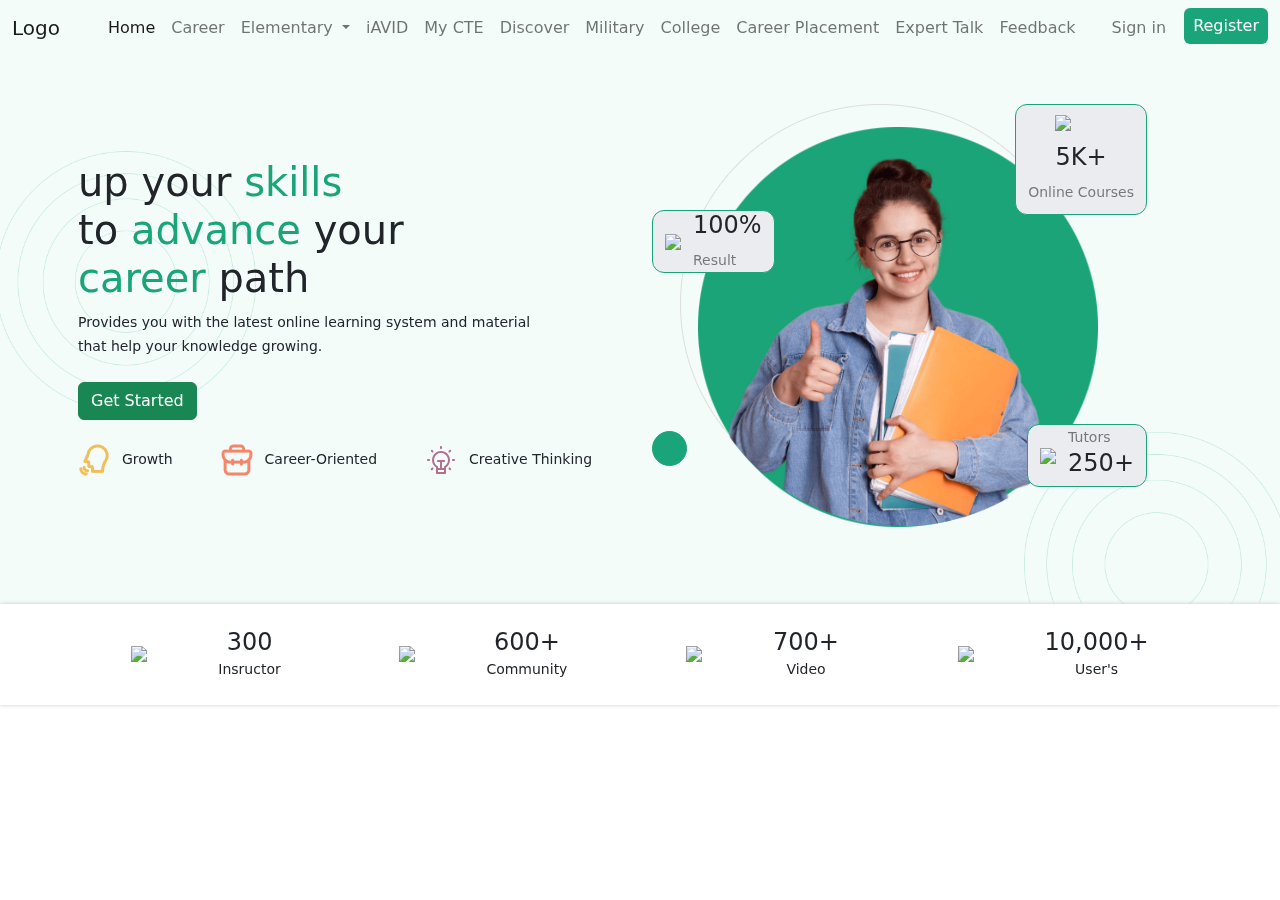
==== index.html @ 9f112e1b "asdf" ====
<!DOCTYPE html>
<html lang="en">
<head>
    <meta charset="UTF-8">
    <meta name="viewport" content="width=device-width, initial-scale=1.0">
    <link rel="stylesheet" type="text/css" href="assets/css/bootstrap.min.css">
    <link rel="stylesheet" type="text/css" href="assets/css/sites_mainstyle.css">
    <link rel="stylesheet" href="assets/css/theme-color/color.css">
    <link rel="stylesheet" type="text/css" href="assets/css/bootstrap-icons.css">
    <link rel="stylesheet" type="text/css" href="assets/css/all.min.css">
    <link rel="stylesheet" type="text/css" href="assets/css/aos/aos.css">
    <title>Document</title>
</head>
<body>
    <section class="header-top pb-5">
        <header>
            <nav class="navbar navbar-expand-lg bg-body-tertiary" data-aos="fade-down">
                <div class="container-fluid">
                  <a class="navbar-brand pe-4" href="#">Logo</a>
                  <button class="navbar-toggler" type="button" data-bs-toggle="collapse" data-bs-target="#navbarSupportedContent" aria-controls="navbarSupportedContent" aria-expanded="false" aria-label="Toggle navigation">
                    <span class="navbar-toggler-icon"></span>
                  </button>
                  <div class="collapse navbar-collapse" id="navbarSupportedContent">
                    <ul class="navbar-nav me-auto mb-2 mb-lg-0">
                      <li class="nav-item">
                        <a class="nav-link active" aria-current="page" href="#">Home</a>
                      </li>
                      <li class="nav-item">
                        <a class="nav-link" href="#">Career</a>
                      </li>
                      <li class="nav-item dropdown">
                        <a class="nav-link dropdown-toggle" href="#" role="button" data-bs-toggle="dropdown" aria-expanded="false">
                            Elementary
                        </a>
                        <ul class="dropdown-menu">
                          <li><a class="dropdown-item" href="#">Elementary-1</a></li>
                          <li><a class="dropdown-item" href="#">Elementary-2</a></li>
                          <li><hr class="dropdown-divider"></li>
                          <li><a class="dropdown-item" href="#">Elementary-3</a></li>
                        </ul>
                      </li>
                      <li class="nav-item">
                        <a class="nav-link" href="#">iAVID</a>
                      </li>
                      <li class="nav-item">
                        <a class="nav-link" href="#">My CTE</a>
                      </li>
                      <li class="nav-item">
                        <a class="nav-link" href="#">Discover</a>
                      </li>
                      <li class="nav-item">
                        <a class="nav-link" href="#">Military</a>
                      </li>
                      <li class="nav-item">
                        <a class="nav-link" href="#">College</a>
                      </li>
                      <li class="nav-item">
                        <a class="nav-link" href="#">Career Placement</a>
                      </li>
                      <li class="nav-item">
                        <a class="nav-link" href="#">Expert Talk</a>
                      </li>
                      <li class="nav-item">
                        <a class="nav-link" href="#">Feedback</a>
                      </li>
                      
                    </ul>
                    <ul class="navbar-nav ms-auto mb-2 mb-lg-0">
                        <li class="nav-item">
                            <a class="nav-link text-bold" href="#">Sign in</a>
                          </li>
                          <li class="nav-item">
                            <a class="nav-link btn btn-success text-white register-btn" href="#">Register</a>
                          </li>
                    </ul>
                  </div>
                </div>
              </nav>
        </header>
    </section>
    <section class="your-skill">
        <div class="container-fluid">
            <div class="row wave">
                <div class="col-sm-12 p-0">
                    <div class="container-new">
                        <div class="row">
                            <div class="col-xl-6 col-lg-6 col-md-10 col-sm-12 m-auto" data-aos="fade-down">
                                <div>
                                    <h1>up your <span class="theme-color"> skills</span> <br>
                                        to <span class="theme-color">advance</span> your <br> <span class="theme-color">career</span> path</h1>
                                    <small>Provides you with the latest online learning system and material <br> that help your knowledge growing.</small>
                                    <div class="float-start w-100 my-4">
                                    <button type="button" class="btn btn-success">Get Started</button>
                                  </div>
                                    <div class="grid-3">
                                        <div class="gcc">
                                          <img src="assets/images/groth.png">
                                          <small>Growth</small>
                                        </div>
                                        <div class="gcc">
                                          <img src="assets/images/career.png">
                                          <small>Career-Oriented</small>
                                        </div>
                                        <div class="gcc">
                                          <img src="assets/images/idea.svg">
                                          <small>Creative Thinking</small>
                                        </div>
                                    </div>
                                </div>
                            </div>
                            <div class="col-xl-6 col-lg-6 col-md-10 col-sm-12 m-auto" data-aos="fade-up">
                              <div class="skill">
                                <div  class="skill-border">
                                    <img class="" src="assets/images/student.png">
                                </div>
                                <div class="result">
                                  <img class="img-w" src="assets/Images/result.png">
                                  <div>
                                    <h4>100%</h4>
                                    <small class="text-black-50">Result</small>
                                  </div>
                                </div>
                                <div class="dots"></div>
                                <div class="likes">
                                  <img class="w-50" src="assets/Images/likes.png">
                                  <div>
                                    <h4>5K+</h4>
                                    <small class="text-black-50">Online Courses</small>
                                  </div>
                                </div>
                                <div class="tutor">
                                  <img src="assets/Images/tutors.png">
                                  <div>
                                    <small class="text-black-50">Tutors</small>
                                    <h4>250+</h4>
                                    
                                  </div>
                                </div>
                              </div>
                            </div>
                        </div>
                    </div>
                </div>
                
            </div>
        </div>
    </section>
    <section>
      <div class="container-fluid" style="box-shadow: 0px 0px 4px #ccc;">
        <div class="row">
          <div class="col-sm-12 p-0">
            <div class="container-new">
              <div class="row">
                <div class="col-sm-12 py-4">
            <div class="grid-4">
              <div class="icvu"  data-aos="fade-down">
                <img src="assets/Images/instructor.png">
                <div>
                  <h4>300</h4>
                  <small>Insructor</small>
                </div>
              </div>
              <div class="icvu" data-aos="fade-up">
                <img src="assets/Images/community.png">
                <div>
                  <h4>600+</h4>
                  <small>Community</small>
                </div>
              </div>
              <div class="icvu" data-aos="fade-down">
                <img src="assets/Images/vodeo.png">
                <div>
                  <h4>700+</h4>
                  <small>Video</small>
                </div>
              </div>
              <div class="icvu" data-aos="fade-up">
                <img src="assets/Images/users.png">
                <div>
                  <h4>10,000+</h4>
                  <small>User's</small>
                </div>
              </div>
            </div>
          </div>
        </div>
      </div>
          </div>
        </div>
      </div>
    </section>
    <!-- Page Script Start -->
    <script type="text/javascript" src="assets/js/jquery.min.js"></script>
    <script type="text/javascript" src="assets/js/bootstrap.min.js"></script>
    <script type="text/javascript" src="assets/js/all.min.js"></script>
    <script type="text/javascript" src="assets/css/aos/aos.js"></script>
    <script type="text/javascript">
        window.addEventListener('load', () => {
        AOS.init({
          duration: 1000,
          easing: "ease-in-out",
          once: true,
          mirror: false
        });
      });
      </script>
      <!-- Page Script End -->
</body>
</html>
---- assets/css/sites_mainstyle.css ----
/* Variables  */
:root{
  --theme-color:#1AA479;
  --theme-light-color:#78fdd3;
}
/* scrollbar */
::-webkit-scrollbar {
  width: 5px;
  height: 5px;
}

::-webkit-scrollbar-track {
  -webkit-box-shadow: inset 0 0 6px var(--theme-light-color);
  -webkit-border-radius: 10px;
  border-radius: 10px;
}

::-webkit-scrollbar-thumb {
  -webkit-border-radius: 10px;
  border-radius: 10px;
  background: #1AA479;
  -webkit-box-shadow: inset 0 0 6px var(--theme-light-color);
}

::-webkit-scrollbar-thumb:window-inactive {
  background: var(--theme-color);
}

.header-top{
  background-color: rgba(36, 187, 140,0.05);
}
.register-btn{
  padding: 5px 10px;
  margin-left: 10px;
  background-color:var(--theme-color);
  border: 1px solid transparent;
}
.theme-color{
  color: var(--theme-color);
}
.theme-bg{
  background-color: var(--theme-color);
}
.text-bold{
  font-weight:500
}
.wave{
  position: relative;
  min-height: 500px;
  background-color: rgba(36, 187, 140,0.05);
}
.wave::before {
  content: "";
  background-image: url(../images/wave-1.png);
  position: absolute;
  top: 0;
  left: 0px;
  bottom: 0;
  right: 0;
  background-repeat: no-repeat;
  background-size: 20%;
  z-index: -1;
}
.wave::after {
  content: "";
  background-image: url(../images/wave-2.png);
  position: absolute;
    top: 0;
    left: 0;
    bottom: 0px;
    right: 0;
    background-repeat: no-repeat;
    background-size: 20%;
    z-index: -1;
    background-position: 100% 150%;
}
.grid-3{
  display: grid;
  grid-template-columns: auto auto auto;
  gap: 12px;
  width: 100%;
}
.gcc{
  display: flex;
    flex-direction: row;
    align-items: center;
    gap: 12px;
}
@media (max-width:400px){
  .grid-3{
    display: grid;
    grid-template-columns: auto;
    gap: 12px;
    width: 100%;
  }
}
.container-new {
  width: 90%;
  margin: auto;
  padding: 0px 14px;
}
.skill{
  position: relative;
  display: flex;
  justify-content: center;
}
.skill .skill-border{
    position: relative;
    background-image: url(../images/circle.png);
    background-repeat: no-repeat;
}
.skill .skill-border img{
  width: 86%;
    position: relative;
    left: 10px;
    top: -4px;
}
.result{
  position: absolute;
  top: 25%;
  left: 0%;
  display: flex;
  flex-direction: row;
  align-items: center;
  background-color: #EAECF0;
  border: 1px solid var(--theme-color);
  border-radius: 12px;
  gap: 12px;
  padding: 0px 12px;
}
.dots{
  position: absolute;
  bottom: 15%;
  background-color: #1aa479;
  border: 1px solid var(--theme-color);
  border-radius: 50%;
  width: 35px;
  height: 35px;
  left: 0%;
}
.likes{
  position: absolute;
  top: 0;
  right: 10%;
  display: flex;
  flex-direction: column;
  align-items: center;
  background-color: #EAECF0;
  border: 1px
solid var(--theme-color);
  border-radius: 12px;
  gap: 12px;
  padding: 10px 12px;
  text-align: center;
}
.tutor{
  position: absolute;
  right: 10%;
  bottom: 10%;
  display: flex;
  flex-direction: row;
  align-items: center;
  background-color: #EAECF0;
  border: 1px solid var(--theme-color);
  border-radius: 12px;
  gap: 12px;
  padding: 0px 12px;
}
@media (min-width:350px) and (max-width:499px){
  .skill .skill-border{
    height: 425px;
    background-size: 100%;
}
.result {
  left: -10%;
}
.likes {
  right: -10%;
}
.tutor {
  right: -10%;
  bottom: 20%;
}
.skill .skill-border img {
  width: 100%;
  position: relative;
  left: 5px;
  top: 3px;
}
}
@media (max-width:349px){
  .skill .skill-border{
    height: 250px;
    background-size: 100%;
}
.skill .skill-border img {
  width: 100%;
  position: relative;
  left: 5px;
  top: 3px;
}
.result {
  left: -10%;
  padding: 0px 8px 0px 0px;
}
.img-w{
  width:35px;
}
.result h4{
  margin-bottom: 0px;
}
.likes {
  right: -10%;
  padding: 10px 8px;
}
.likes h4{
  margin-bottom: 0px;
}
.likes .w-50{
  width: 25%!important;
}
.tutor {
  right: -10%;
  bottom: 20%;
}
.tutor h4{
  margin-bottom: 10px;
}
.tutor img{
  width:35px;
}
}
.grid-4{
  display: grid;
  grid-template-columns: auto auto auto auto;
  gap: 12px;
  width: 100%;
}
.icvu{
  display: flex;
    flex-direction: row;
    align-items: center;
    gap: 12px;
    text-align: center;
    margin: auto;
}
.icvu img{
  width:75px
}
.icvu h4{
  margin-bottom: 0px;
}
@media (min-width:400px) and (max-width:767px){
  .grid-4{
    grid-template-columns: auto auto;
  }
}
@media (max-width:399px){
  .grid-4{
    grid-template-columns: auto;
  }
}
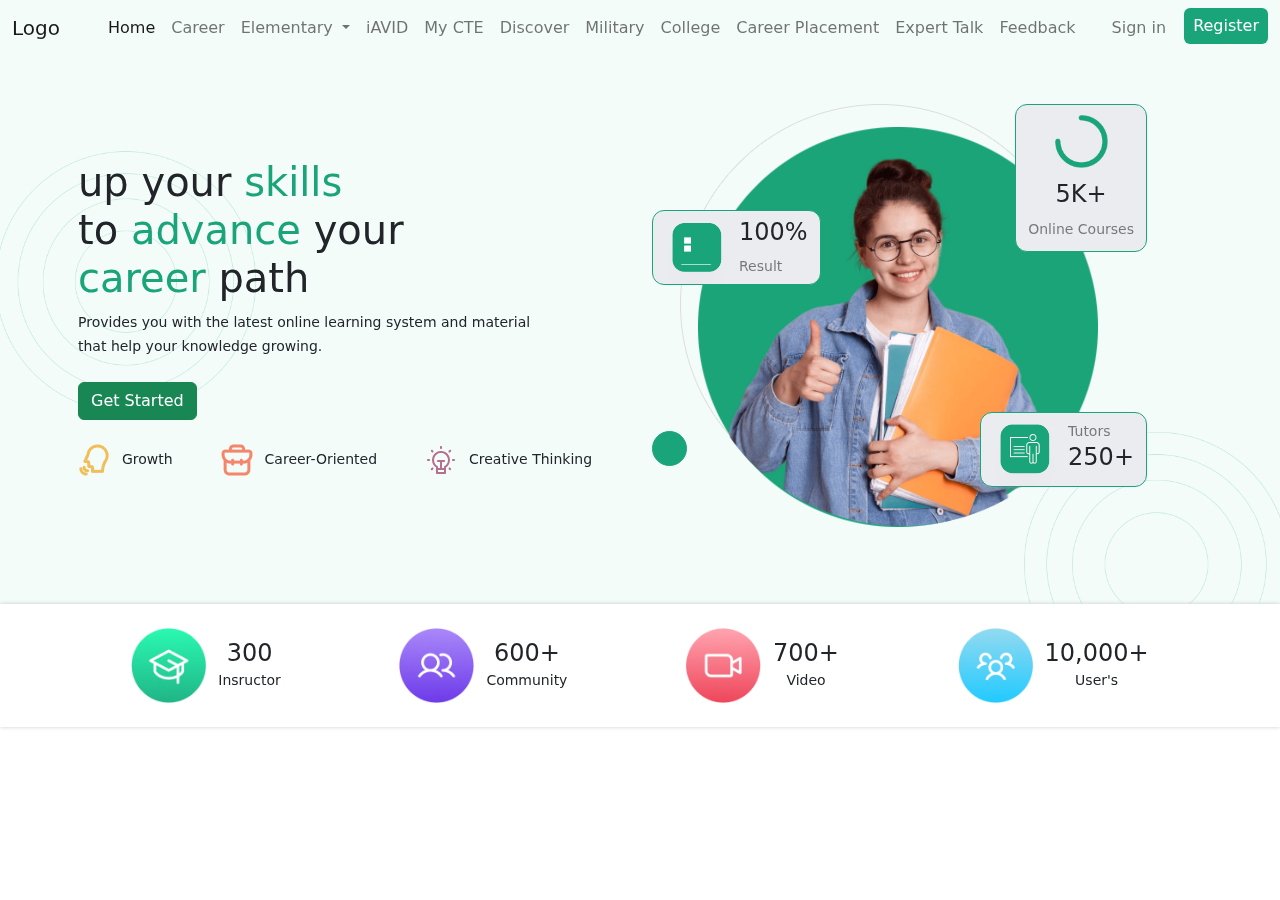
==== commit 367a9f64: "fdfdsxd" ====
--- a/index.html
+++ b/index.html
@@ -114,7 +114,7 @@
                                     <img class="" src="assets/images/student.png">
                                 </div>
                                 <div class="result">
-                                  <img class="img-w" src="assets/Images/result.png">
+                                  <img class="img-w" src="assets/images/result.png">
                                   <div>
                                     <h4>100%</h4>
                                     <small class="text-black-50">Result</small>
@@ -122,14 +122,14 @@
                                 </div>
                                 <div class="dots"></div>
                                 <div class="likes">
-                                  <img class="w-50" src="assets/Images/likes.png">
+                                  <img class="w-50" src="assets/images/likes.png">
                                   <div>
                                     <h4>5K+</h4>
                                     <small class="text-black-50">Online Courses</small>
                                   </div>
                                 </div>
                                 <div class="tutor">
-                                  <img src="assets/Images/tutors.png">
+                                  <img src="assets/images/tutors.png">
                                   <div>
                                     <small class="text-black-50">Tutors</small>
                                     <h4>250+</h4>
@@ -154,28 +154,28 @@
                 <div class="col-sm-12 py-4">
             <div class="grid-4">
               <div class="icvu"  data-aos="fade-down">
-                <img src="assets/Images/instructor.png">
+                <img src="assets/images/instructor.png">
                 <div>
                   <h4>300</h4>
                   <small>Insructor</small>
                 </div>
               </div>
               <div class="icvu" data-aos="fade-up">
-                <img src="assets/Images/community.png">
+                <img src="assets/images/community.png">
                 <div>
                   <h4>600+</h4>
                   <small>Community</small>
                 </div>
               </div>
               <div class="icvu" data-aos="fade-down">
-                <img src="assets/Images/vodeo.png">
+                <img src="assets/images/vodeo.png">
                 <div>
                   <h4>700+</h4>
                   <small>Video</small>
                 </div>
               </div>
               <div class="icvu" data-aos="fade-up">
-                <img src="assets/Images/users.png">
+                <img src="assets/images/users.png">
                 <div>
                   <h4>10,000+</h4>
                   <small>User's</small>
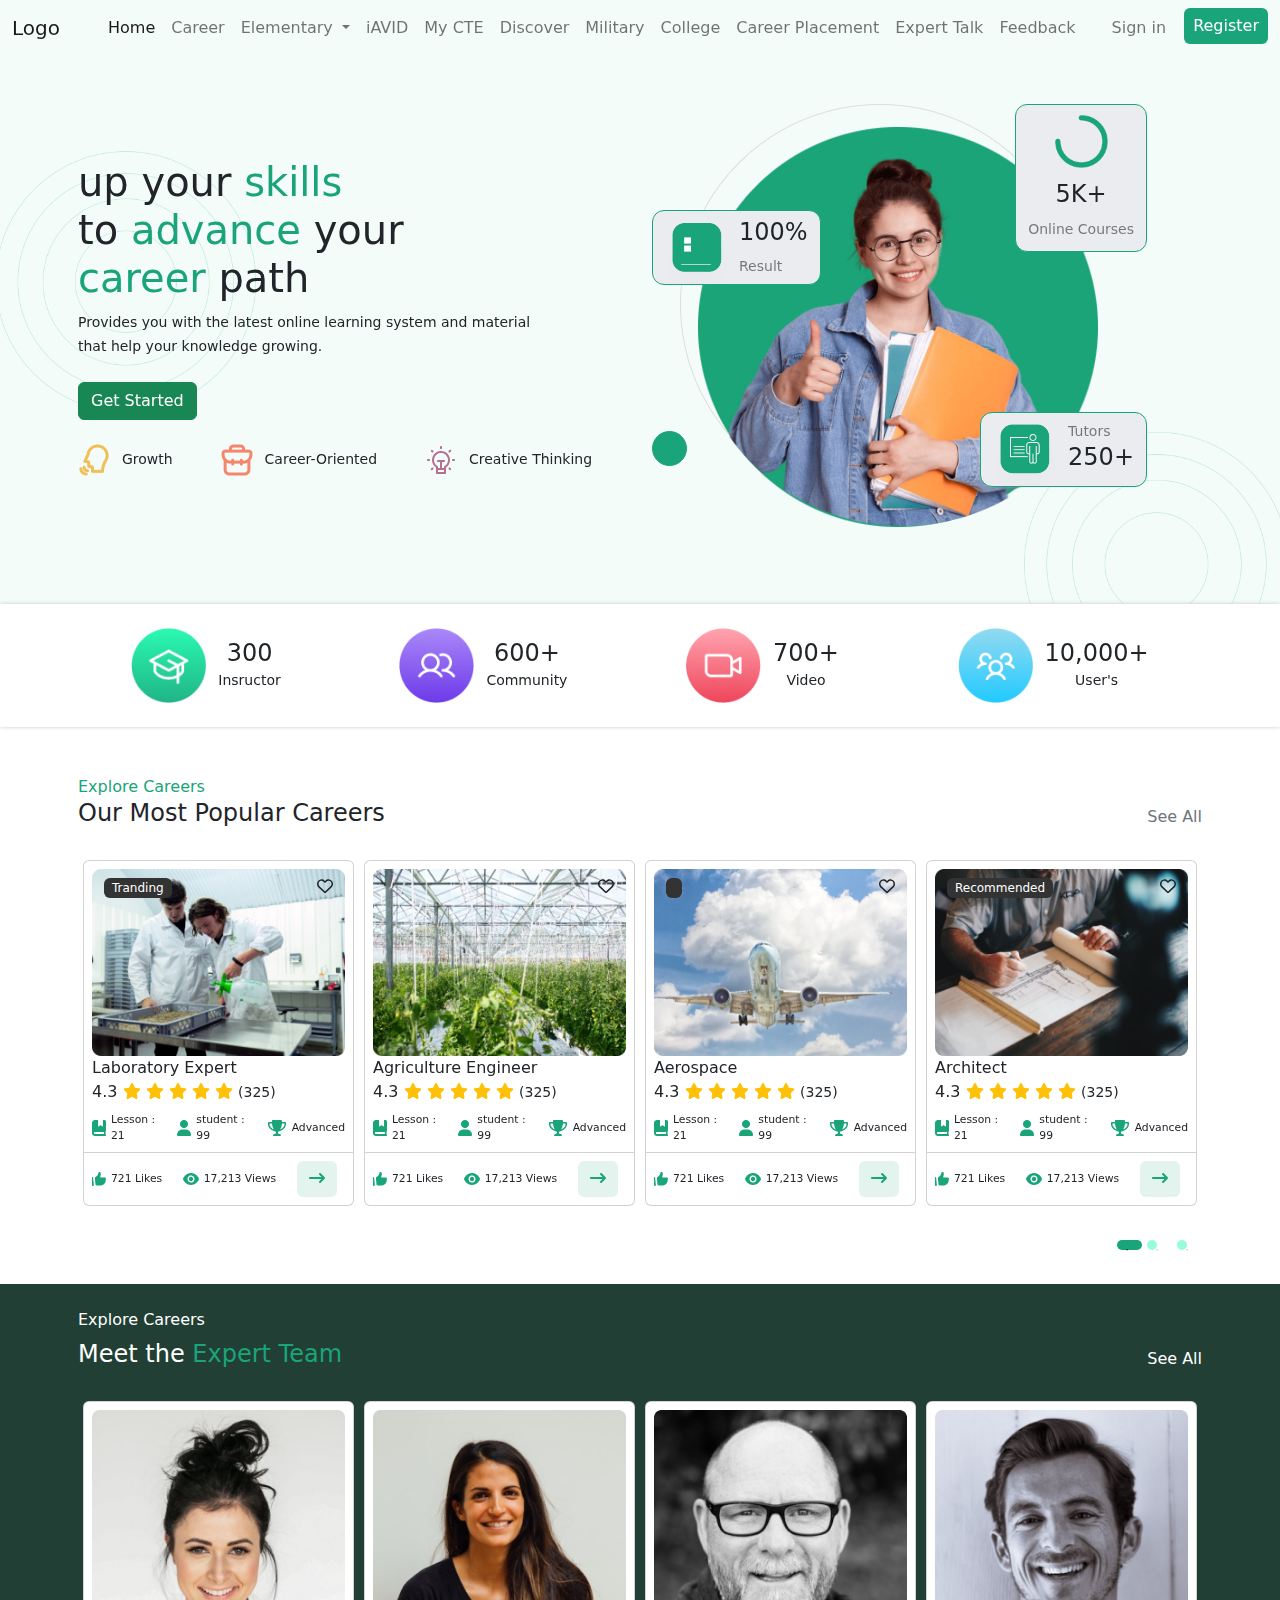
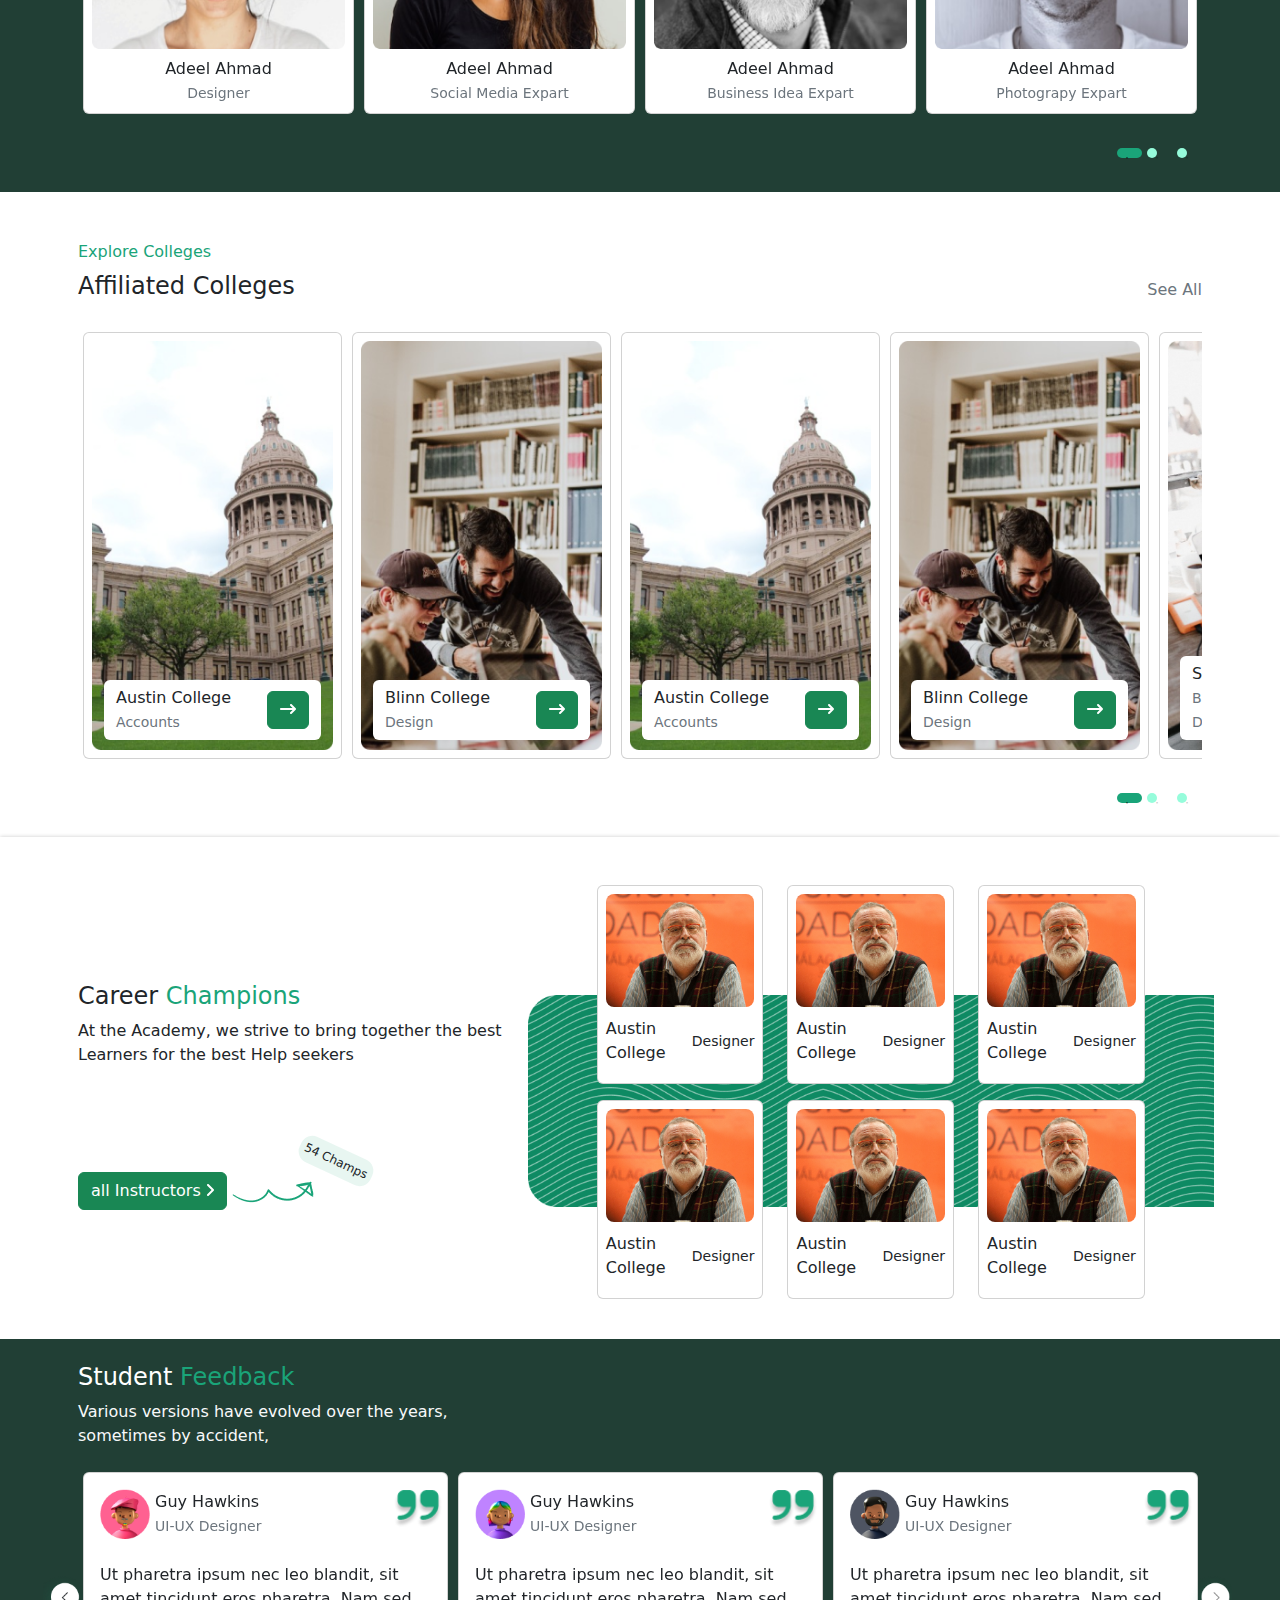
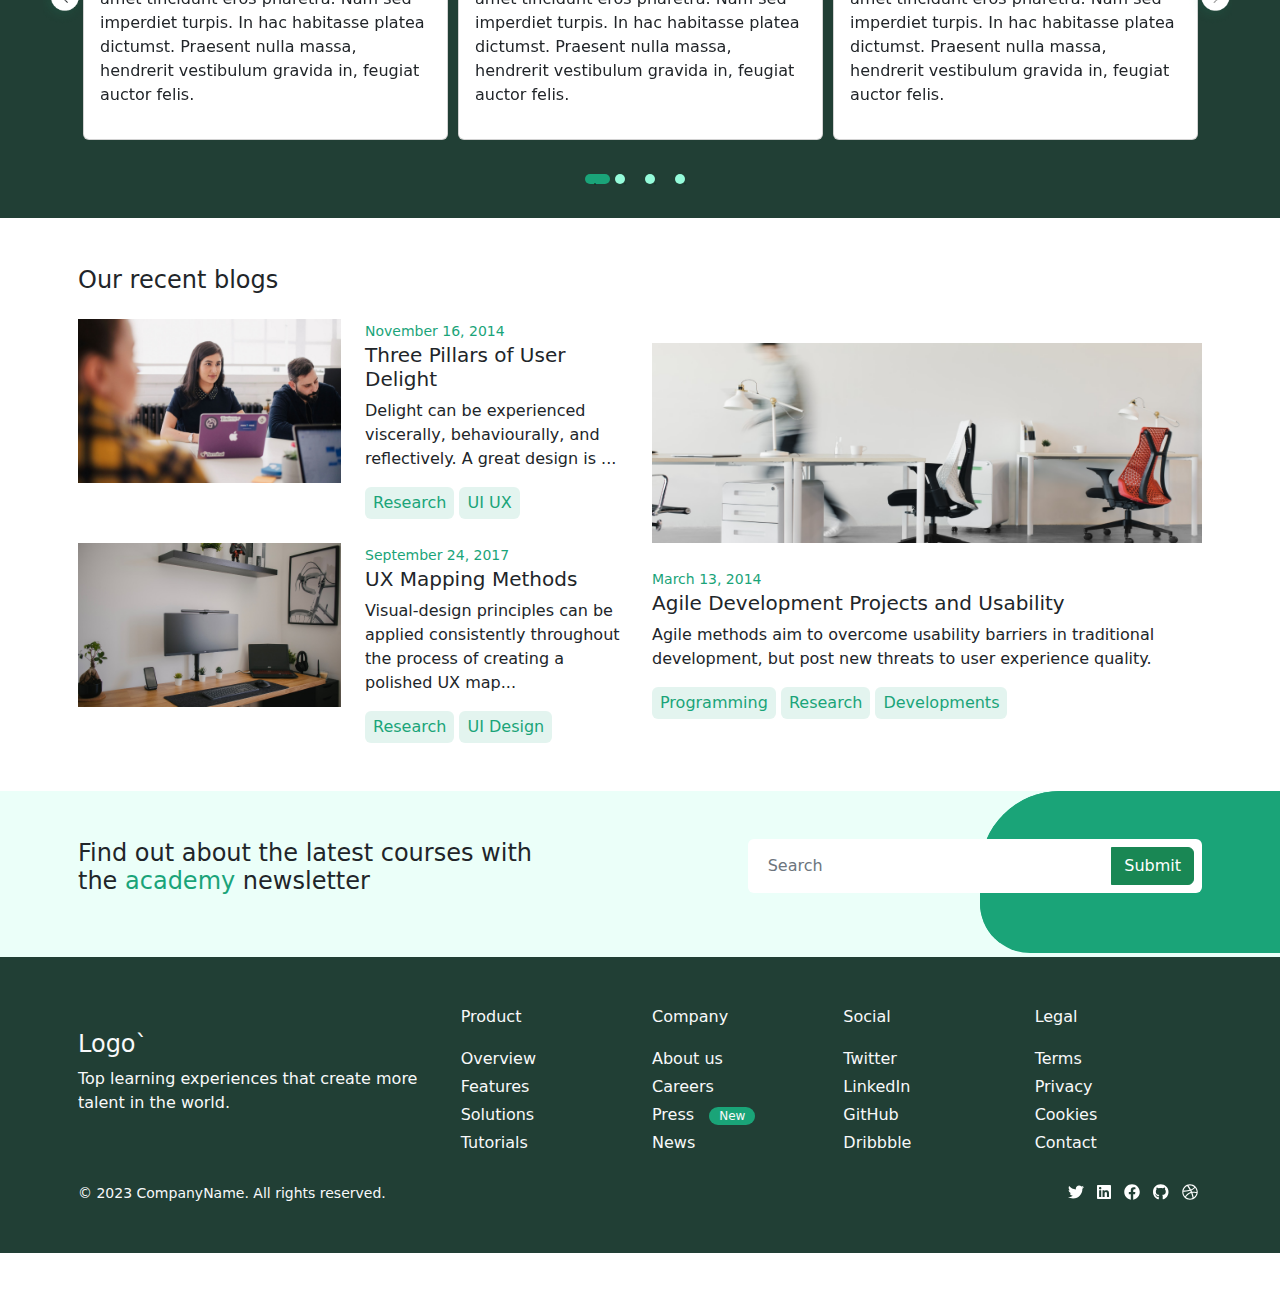
==== commit 3737ddbc: "scdd" ====
--- a/index.html
+++ b/index.html
@@ -9,6 +9,7 @@
     <link rel="stylesheet" type="text/css" href="assets/css/bootstrap-icons.css">
     <link rel="stylesheet" type="text/css" href="assets/css/all.min.css">
     <link rel="stylesheet" type="text/css" href="assets/css/aos/aos.css">
+    <link rel="stylesheet" type="text/css" href="assets/css/slick-slider.css">
     <title>Document</title>
 </head>
 <body>
@@ -189,11 +190,1026 @@
         </div>
       </div>
     </section>
+    <section>
+      <div class="container-fluid">
+        <div class="row">
+          <div class="container-new">
+            <div class="row">
+              <div class="col-sm-12 pt-5">
+                <p class="theme-color mb-0">Explore Careers</p>
+                <div class="careers mb-4">
+                  <h4>Our Most Popular Careers</h4>
+                  <a href="#" class="text-muted">See All</a>
+                </div>
+               
+                <div class="explore-careers slider1">
+                  <div class="sld-item">
+                    <div class="card">
+                      <div class="card-body p-2">
+                        <div class="sld-img">
+                        <img src="assets/images/slider/career-sld-1.png"/>
+                        <div class="caps">
+                        <div class="sld-img-left">
+                          <span>Tranding</span>
+                        </div>
+                        <div class="sld-img-right">
+                          <i class="fa-regular fa-heart"></i>
+                        </div>
+                        </div>
+                        <div>
+                        <p class="mb-0">Laboratory Expert</p>
+                        <span>4.3</span>
+                        <i class="fa-solid fa-star text-warning"></i>
+                        <i class="fa-solid fa-star text-warning"></i>
+                        <i class="fa-solid fa-star text-warning"></i>
+                        <i class="fa-solid fa-star text-warning"></i>
+                        <i class="fa-solid fa-star text-warning"></i>
+                        <small>(325)</small>
+                        </div>
+                        <div class="grid-3 pt-2">
+                          <div class="gcc" style="gap: 5px;">
+                            <img class="img-sty" src="assets/images/less.png">
+                            <small class="sld-text">Lesson : 21</small>
+                          </div>
+                          <div class="gcc" style="gap: 5px;">
+                            <img class="img-sty" src="assets/images/user-sld.png">
+                            <small class="sld-text">student : 99</small>
+                          </div>
+                          <div class="gcc" style="gap: 5px;">
+                            <img class="img-sty" src="assets/images/cup.png">
+                            <small class="sld-text">Advanced</small>
+                          </div>
+                        </div>
+                      </div>
+                      </div>
+                      <div class="card-footer bg-transparent p-2">
+                        <div class="grid-3">
+                          <div class="gcc" style="gap: 5px;">
+                            <img class="img-sty" src="assets/images/like-sld.png">
+                            <small class="sld-text">721 Likes</small>
+                          </div>
+                          <div class="gcc" style="gap: 5px;">
+                            <img class="img-sty" src="assets/images/eye.png">
+                            <small class="sld-text">17,213 Views</small>
+                          </div>
+                          <div class="gcc" style="gap: 5px;">
+                           <a href="#" class="btn btn-success sld-next-btn">
+                            <i class="fa-solid fa-arrow-right-long theme-color"></i>
+                           </a>
+                          </div>
+                        </div>
+                      </div>
+                    </div>
+                  </div>
+                  <div class="sld-item">
+                    <div class="card">
+                      <div class="card-body p-2">
+                        <div class="sld-img">
+                        <img src="assets/images/slider/career-sld-2.png"/>
+                        <div class="caps">
+                        <div class="sld-img-left">
+                          <!-- <span>Tranding</span> -->
+                        </div>
+                        <div class="sld-img-right">
+                          <i class="fa-regular fa-heart"></i>
+                        </div>
+                        </div>
+                        <div>
+                        <p class="mb-0">Agriculture Engineer</p>
+                        <span>4.3</span>
+                        <i class="fa-solid fa-star text-warning"></i>
+                        <i class="fa-solid fa-star text-warning"></i>
+                        <i class="fa-solid fa-star text-warning"></i>
+                        <i class="fa-solid fa-star text-warning"></i>
+                        <i class="fa-solid fa-star text-warning"></i>
+                        <small>(325)</small>
+                        </div>
+                        <div class="grid-3 pt-2">
+                          <div class="gcc" style="gap: 5px;">
+                            <img class="img-sty" src="assets/images/less.png">
+                            <small class="sld-text">Lesson : 21</small>
+                          </div>
+                          <div class="gcc" style="gap: 5px;">
+                            <img class="img-sty" src="assets/images/user-sld.png">
+                            <small class="sld-text">student : 99</small>
+                          </div>
+                          <div class="gcc" style="gap: 5px;">
+                            <img class="img-sty" src="assets/images/cup.png">
+                            <small class="sld-text">Advanced</small>
+                          </div>
+                        </div>
+                      </div>
+                      </div>
+                      <div class="card-footer bg-transparent p-2">
+                        <div class="grid-3">
+                          <div class="gcc" style="gap: 5px;">
+                            <img class="img-sty" src="assets/images/like-sld.png">
+                            <small class="sld-text">721 Likes</small>
+                          </div>
+                          <div class="gcc" style="gap: 5px;">
+                            <img class="img-sty" src="assets/images/eye.png">
+                            <small class="sld-text">17,213 Views</small>
+                          </div>
+                          <div class="gcc" style="gap: 5px;">
+                           <a href="#" class="btn btn-success sld-next-btn">
+                            <i class="fa-solid fa-arrow-right-long theme-color"></i>
+                           </a>
+                          </div>
+                        </div>
+                      </div>
+                    </div>
+                  </div>
+                  <div class="sld-item">
+                    <div class="card">
+                      <div class="card-body p-2">
+                        <div class="sld-img">
+                        <img src="assets/images/slider/career-sld-3.png"/>
+                        <div class="caps">
+                        <div class="sld-img-left">
+                          <span></span>
+                        </div>
+                        <div class="sld-img-right">
+                          <i class="fa-regular fa-heart"></i>
+                        </div>
+                        </div>
+                        <div>
+                        <p class="mb-0">Aerospace</p>
+                        <span>4.3</span>
+                        <i class="fa-solid fa-star text-warning"></i>
+                        <i class="fa-solid fa-star text-warning"></i>
+                        <i class="fa-solid fa-star text-warning"></i>
+                        <i class="fa-solid fa-star text-warning"></i>
+                        <i class="fa-solid fa-star text-warning"></i>
+                        <small>(325)</small>
+                        </div>
+                        <div class="grid-3 pt-2">
+                          <div class="gcc" style="gap: 5px;">
+                            <img class="img-sty" src="assets/images/less.png">
+                            <small class="sld-text">Lesson : 21</small>
+                          </div>
+                          <div class="gcc" style="gap: 5px;">
+                            <img class="img-sty" src="assets/images/user-sld.png">
+                            <small class="sld-text">student : 99</small>
+                          </div>
+                          <div class="gcc" style="gap: 5px;">
+                            <img class="img-sty" src="assets/images/cup.png">
+                            <small class="sld-text">Advanced</small>
+                          </div>
+                        </div>
+                      </div>
+                      </div>
+                      <div class="card-footer bg-transparent p-2">
+                        <div class="grid-3">
+                          <div class="gcc" style="gap: 5px;">
+                            <img class="img-sty" src="assets/images/like-sld.png">
+                            <small class="sld-text">721 Likes</small>
+                          </div>
+                          <div class="gcc" style="gap: 5px;">
+                            <img class="img-sty" src="assets/images/eye.png">
+                            <small class="sld-text">17,213 Views</small>
+                          </div>
+                          <div class="gcc" style="gap: 5px;">
+                           <a href="#" class="btn btn-success sld-next-btn">
+                            <i class="fa-solid fa-arrow-right-long theme-color"></i>
+                           </a>
+                          </div>
+                        </div>
+                      </div>
+                    </div>
+                  </div>
+                  <div class="sld-item">
+                    <div class="card">
+                      <div class="card-body p-2">
+                        <div class="sld-img">
+                        <img src="assets/images/slider/career-sld-4.png"/>
+                        <div class="caps">
+                        <div class="sld-img-left">
+                          <span>Recommended</span>
+                        </div>
+                        <div class="sld-img-right">
+                          <i class="fa-regular fa-heart"></i>
+                        </div>
+                        </div>
+                        <div>
+                        <p class="mb-0">Architect</p>
+                        <span>4.3</span>
+                        <i class="fa-solid fa-star text-warning"></i>
+                        <i class="fa-solid fa-star text-warning"></i>
+                        <i class="fa-solid fa-star text-warning"></i>
+                        <i class="fa-solid fa-star text-warning"></i>
+                        <i class="fa-solid fa-star text-warning"></i>
+                        <small>(325)</small>
+                        </div>
+                        <div class="grid-3 pt-2">
+                          <div class="gcc" style="gap: 5px;">
+                            <img class="img-sty" src="assets/images/less.png">
+                            <small class="sld-text">Lesson : 21</small>
+                          </div>
+                          <div class="gcc" style="gap: 5px;">
+                            <img class="img-sty" src="assets/images/user-sld.png">
+                            <small class="sld-text">student : 99</small>
+                          </div>
+                          <div class="gcc" style="gap: 5px;">
+                            <img class="img-sty" src="assets/images/cup.png">
+                            <small class="sld-text">Advanced</small>
+                          </div>
+                        </div>
+                      </div>
+                      </div>
+                      <div class="card-footer bg-transparent p-2">
+                        <div class="grid-3">
+                          <div class="gcc" style="gap: 5px;">
+                            <img class="img-sty" src="assets/images/like-sld.png">
+                            <small class="sld-text">721 Likes</small>
+                          </div>
+                          <div class="gcc" style="gap: 5px;">
+                            <img class="img-sty" src="assets/images/eye.png">
+                            <small class="sld-text">17,213 Views</small>
+                          </div>
+                          <div class="gcc" style="gap: 5px;">
+                           <a href="#" class="btn btn-success sld-next-btn">
+                            <i class="fa-solid fa-arrow-right-long theme-color"></i>
+                           </a>
+                          </div>
+                        </div>
+                      </div>
+                    </div>
+                  </div>
+                  <div class="sld-item">
+                    <div class="card">
+                      <div class="card-body p-2">
+                        <div class="sld-img">
+                        <img src="assets/images/slider/career-sld-1.png"/>
+                        <div class="caps">
+                        <div class="sld-img-left">
+                          <span>Tranding</span>
+                        </div>
+                        <div class="sld-img-right">
+                          <i class="fa-regular fa-heart"></i>
+                        </div>
+                        </div>
+                        <div>
+                        <p class="mb-0">Laboratory Expert</p>
+                        <span>4.3</span>
+                        <i class="fa-solid fa-star text-warning"></i>
+                        <i class="fa-solid fa-star text-warning"></i>
+                        <i class="fa-solid fa-star text-warning"></i>
+                        <i class="fa-solid fa-star text-warning"></i>
+                        <i class="fa-solid fa-star text-warning"></i>
+                        <small>(325)</small>
+                        </div>
+                        <div class="grid-3 pt-2">
+                          <div class="gcc" style="gap: 5px;">
+                            <img class="img-sty" src="assets/images/less.png">
+                            <small class="sld-text">Lesson : 21</small>
+                          </div>
+                          <div class="gcc" style="gap: 5px;">
+                            <img class="img-sty" src="assets/images/user-sld.png">
+                            <small class="sld-text">student : 99</small>
+                          </div>
+                          <div class="gcc" style="gap: 5px;">
+                            <img class="img-sty" src="assets/images/cup.png">
+                            <small class="sld-text">Advanced</small>
+                          </div>
+                        </div>
+                      </div>
+                      </div>
+                      <div class="card-footer bg-transparent p-2">
+                        <div class="grid-3">
+                          <div class="gcc" style="gap: 5px;">
+                            <img class="img-sty" src="assets/images/like-sld.png">
+                            <small class="sld-text">721 Likes</small>
+                          </div>
+                          <div class="gcc" style="gap: 5px;">
+                            <img class="img-sty" src="assets/images/eye.png">
+                            <small class="sld-text">17,213 Views</small>
+                          </div>
+                          <div class="gcc" style="gap: 5px;">
+                           <a href="#" class="btn btn-success sld-next-btn">
+                            <i class="fa-solid fa-arrow-right-long theme-color"></i>
+                           </a>
+                          </div>
+                        </div>
+                      </div>
+                    </div>
+                  </div>
+                  <div class="sld-item">
+                    <div class="card">
+                      <div class="card-body p-2">
+                        <div class="sld-img">
+                        <img src="assets/images/slider/career-sld-2.png"/>
+                        <div class="caps">
+                        <div class="sld-img-left">
+                          <!-- <span>Tranding</span> -->
+                        </div>
+                        <div class="sld-img-right">
+                          <i class="fa-regular fa-heart"></i>
+                        </div>
+                        </div>
+                        <div>
+                        <p class="mb-0">Agriculture Engineer</p>
+                        <span>4.3</span>
+                        <i class="fa-solid fa-star text-warning"></i>
+                        <i class="fa-solid fa-star text-warning"></i>
+                        <i class="fa-solid fa-star text-warning"></i>
+                        <i class="fa-solid fa-star text-warning"></i>
+                        <i class="fa-solid fa-star text-warning"></i>
+                        <small>(325)</small>
+                        </div>
+                        <div class="grid-3 pt-2">
+                          <div class="gcc" style="gap: 5px;">
+                            <img class="img-sty" src="assets/images/less.png">
+                            <small class="sld-text">Lesson : 21</small>
+                          </div>
+                          <div class="gcc" style="gap: 5px;">
+                            <img class="img-sty" src="assets/images/user-sld.png">
+                            <small class="sld-text">student : 99</small>
+                          </div>
+                          <div class="gcc" style="gap: 5px;">
+                            <img class="img-sty" src="assets/images/cup.png">
+                            <small class="sld-text">Advanced</small>
+                          </div>
+                        </div>
+                      </div>
+                      </div>
+                      <div class="card-footer bg-transparent p-2">
+                        <div class="grid-3">
+                          <div class="gcc" style="gap: 5px;">
+                            <img class="img-sty" src="assets/images/like-sld.png">
+                            <small class="sld-text">721 Likes</small>
+                          </div>
+                          <div class="gcc" style="gap: 5px;">
+                            <img class="img-sty" src="assets/images/eye.png">
+                            <small class="sld-text">17,213 Views</small>
+                          </div>
+                          <div class="gcc" style="gap: 5px;">
+                           <a href="#" class="btn btn-success sld-next-btn">
+                            <i class="fa-solid fa-arrow-right-long theme-color"></i>
+                           </a>
+                          </div>
+                        </div>
+                      </div>
+                    </div>
+                  </div>
+                  
+              </div>
+              </div>
+            </div>
+          </div>
+        </div>
+      </div>
+    </section>
+
+    <section>
+      <div class="container-fluid mt-5 pb-5" style="background-color: #213F35;">
+        <div class="row">
+          <div class="container-new">
+            <div class="row">
+              <div class="col-sm-12 pt-4">
+                <p class="text-white mb-2">Explore Careers</p>
+                <div class="careers mb-4">
+                  <h4 class="text-white">Meet the <span class="theme-color"> Expert Team</span></h4>
+                  <a href="#" class="text-white">See All</a>
+                </div>
+               
+                <div class="meet-slider">
+                  <div class="sld-item">
+                    <div class="card">
+                      <div class="card-body p-2">
+                        <div class="sld-img text-center">
+                        <img src="assets/images/slider/meet-sld-1.png"/>
+                        <div>
+                        <p class="pt-2 mb-0">Adeel Ahmad</p>
+                        <small class="text-muted">Designer</small>
+                        </div>
+                      </div>
+                      </div>
+                    </div>
+                  </div>
+                  <div class="sld-item">
+                    <div class="card">
+                      <div class="card-body p-2">
+                        <div class="sld-img text-center">
+                        <img src="assets/images/slider/meet-sld-2.png"/>
+                        <div>
+                          <p class="pt-2 mb-0">Adeel Ahmad</p>
+                          <small class="text-muted">Social Media Expart</small>
+                        </div>
+                      </div>
+                      </div>
+                    </div>
+                  </div>
+                  <div class="sld-item">
+                    <div class="card">
+                      <div class="card-body p-2">
+                        <div class="sld-img text-center">
+                        <img src="assets/images/slider/meet-sld-3.png"/>
+                        <div>
+                          <p class="pt-2 mb-0">Adeel Ahmad</p>
+                          <small class="text-muted">Business Idea Expart</small>
+                        </div>
+                      </div>
+                      </div>
+                    </div>
+                  </div>
+                  <div class="sld-item">
+                    <div class="card">
+                      <div class="card-body p-2">
+                        <div class="sld-img text-center">
+                        <img src="assets/images/slider/meet-sld-4.png"/>
+                        <div>
+                          <p class="pt-2 mb-0">Adeel Ahmad</p>
+                          <small class="text-muted">Photograpy Expart</small>
+                        </div>
+                      </div>
+                      </div>
+                    </div>
+                  </div>
+                  <div class="sld-item">
+                    <div class="card">
+                      <div class="card-body p-2">
+                        <div class="sld-img text-center">
+                        <img src="assets/images/slider/meet-sld-1.png"/>
+                        <div>
+                        <p class="pt-2 mb-0">Adeel Ahmad</p>
+                        <small class="text-muted">Designer</small>
+                        </div>
+                      </div>
+                      </div>
+                    </div>
+                  </div>
+                  <div class="sld-item">
+                    <div class="card">
+                      <div class="card-body p-2">
+                        <div class="sld-img text-center">
+                        <img src="assets/images/slider/meet-sld-2.png"/>
+                        <div>
+                          <p class="pt-2 mb-0">Adeel Ahmad</p>
+                          <small class="text-muted">Social Media Expart</small>
+                        </div>
+                      </div>
+                      </div>
+                    </div>
+                  </div>
+                  
+              </div>
+              </div>
+            </div>
+          </div>
+        </div>
+      </div>
+    </section>
+
+    <section>
+      <div class="container-fluid pb-5">
+        <div class="row">
+          <div class="container-new">
+            <div class="row">
+              <div class="col-sm-12 pt-5">
+                <p class="theme-color mb-2">Explore Colleges</p>
+                <div class="careers mb-4">
+                  <h4>Affiliated Colleges</h4>
+                  <a href="#" class="text-muted">See All</a>
+                </div>
+               
+                <div class="college-slider">
+                  <div class="sld-item">
+                    <div class="card">
+                      <div class="card-body p-2">
+                        <div class="sld-img">
+                        <img src="assets/images/slider/aff-sld-1.png"/>
+                        <div class="caps">
+                        <div class="sld-img-left">
+                          <p class="mb-0 text-bold">Austin College</p>
+                          <small class="text-muted">Accounts</small>
+                        </div>
+                        <div class="sld-img-right">
+                          <a href="#" class="btn btn-success">
+                            <i class="fa-solid fa-arrow-right-long"></i>
+                           </a>
+                        </div>
+                        </div>
+                      </div>
+                      </div>
+                    </div>
+                  </div>
+                  <div class="sld-item">
+                    <div class="card">
+                      <div class="card-body p-2">
+                        <div class="sld-img">
+                        <img src="assets/images/slider/aff-sld-2.png"/>
+                        <div class="caps">
+                          <div class="sld-img-left">
+                            <p class="mb-0 text-bold">Blinn College</p>
+                            <small class="text-muted">Design</small>
+                          </div>
+                          <div class="sld-img-right">
+                            <a href="#" class="btn btn-success">
+                              <i class="fa-solid fa-arrow-right-long"></i>
+                             </a>
+                          </div>
+                          </div>
+                      </div>
+                      </div>
+                    </div>
+                  </div>
+                  <div class="sld-item">
+                    <div class="card">
+                      <div class="card-body p-2">
+                        <div class="sld-img">
+                        <img src="assets/images/slider/aff-sld-3.png"/>
+                        <div class="caps">
+                          <div class="sld-img-left">
+                            <p class="mb-0 text-bold">South College</p>
+                            <small class="text-muted">Business Development</small>
+                          </div>
+                          <div class="sld-img-right">
+                            <a href="#" class="btn btn-success">
+                              <i class="fa-solid fa-arrow-right-long"></i>
+                             </a>
+                          </div>
+                          </div>
+                      </div>
+                      </div>
+                    </div>
+                  </div>
+                  <div class="sld-item">
+                    <div class="card">
+                      <div class="card-body p-2">
+                        <div class="sld-img">
+                        <img src="assets/images/slider/aff-sld-4.png"/>
+                        <div class="caps">
+                          <div class="sld-img-left">
+                            <p class="mb-0 text-bold">Baylor University</p>
+                            <small class="text-muted">Medical</small>
+                          </div>
+                          <div class="sld-img-right">
+                            <a href="#" class="btn btn-success">
+                              <i class="fa-solid fa-arrow-right-long"></i>
+                             </a>
+                          </div>
+                          </div>
+                      </div>
+                      </div>
+                    </div>
+                  </div>
+                  <div class="sld-item">
+                    <div class="card">
+                      <div class="card-body p-2">
+                        <div class="sld-img">
+                        <img src="assets/images/slider/aff-sld-1.png"/>
+                        <div class="caps">
+                          <div class="sld-img-left">
+                            <p class="mb-0 text-bold">Austin College</p>
+                            <small class="text-muted">Accounts</small>
+                          </div>
+                          <div class="sld-img-right">
+                            <a href="#" class="btn btn-success">
+                              <i class="fa-solid fa-arrow-right-long"></i>
+                             </a>
+                          </div>
+                          </div>
+                      </div>
+                      </div>
+                    </div>
+                  </div>
+                  <div class="sld-item">
+                    <div class="card">
+                      <div class="card-body p-2">
+                        <div class="sld-img">
+                        <img src="assets/images/slider/aff-sld-2.png"/>
+                        <div class="caps">
+                          <div class="sld-img-left">
+                            <p class="mb-0 text-bold">Blinn College</p>
+                            <small class="text-muted">Design</small>
+                          </div>
+                          <div class="sld-img-right">
+                            <a href="#" class="btn btn-success">
+                              <i class="fa-solid fa-arrow-right-long"></i>
+                             </a>
+                          </div>
+                          </div>
+                      </div>
+                      </div>
+                    </div>
+                  </div>
+                  
+              </div>
+              </div>
+            </div>
+          </div>
+        </div>
+      </div>
+    </section>
+
+    <section>
+      <div class="container-fluid pb-4" style="box-shadow: 0px 0px 4px #ccc;">
+        <div class="row">
+          <div class="container-new">
+            <div class="row">
+              <div class="col-sm-12 pt-5">
+                <div class="grid-2">
+                  <div class="devides">
+                    <div>
+                    <h4 class="text-bold">Career <span class="theme-color">Champions</span> </h4>
+                    <p class="mb-5 pb-5">At the Academy, we strive to bring together the best Learners for the best Help seekers</p>
+                    <button type="button" class="btn btn-success">all Instructors 
+                      <i class="fa-solid fa-angle-right"></i></button>
+                      <img src="assets/images/arrows.png">
+                      <div class="champ">54 Champs</div> 
+                  </div>
+                  </div>
+                  <div class="devides">
+                    <div class="row img-bg">
+                      <div class="col-xl-10 col-lg-10 col-md-11 col-sm-12 m-auto">
+                        <div class="row ">
+                          <div class="col-xl-4 col-lg-4 col-md-4 col-sm-6">
+                          <div class="card mb-3">
+                            <div class="card-body p-2">
+                              <img src="assets/images/1.png"/ class="rounded-3 w-100">
+                              <div class="champ-content">
+                                <div class="sld-img-left">
+                                  <p class="mb-0 text-bold">Austin College</p>
+                                </div>
+                                <div class="sld-img-right">
+                                  <small>Designer</small>
+                                </div>
+                                </div>
+                            </div>
+                          </div>
+                        </div>
+                        <div class="col-xl-4 col-lg-4 col-md-4 col-sm-6">
+                          <div class="card mb-3">
+                            <div class="card-body p-2">
+                              <img src="assets/images/1.png"/ class="rounded-3 w-100">
+                              <div class="champ-content">
+                                <div class="sld-img-left">
+                                  <p class="mb-0 text-bold">Austin College</p>
+                                </div>
+                                <div class="sld-img-right">
+                                  <small>Designer</small>
+                                </div>
+                                </div>
+                            </div>
+                          </div>
+                        </div>
+                        <div class="col-xl-4 col-lg-4 col-md-4 col-sm-6">
+                          <div class="card mb-3">
+                            <div class="card-body p-2">
+                              <img src="assets/images/1.png"/ class="rounded-3 w-100">
+                              <div class="champ-content">
+                                <div class="sld-img-left">
+                                  <p class="mb-0 text-bold">Austin College</p>
+                                </div>
+                                <div class="sld-img-right">
+                                  <small>Designer</small>
+                                </div>
+                                </div>
+                            </div>
+                          </div>
+                        </div>
+                        <div class="col-xl-4 col-lg-4 col-md-4 col-sm-6">
+                          <div class="card mb-3">
+                            <div class="card-body p-2">
+                              <img src="assets/images/1.png"/ class="rounded-3 w-100">
+                              <div class="champ-content">
+                                <div class="sld-img-left">
+                                  <p class="mb-0 text-bold">Austin College</p>
+                                </div>
+                                <div class="sld-img-right">
+                                  <small>Designer</small>
+                                </div>
+                                </div>
+                            </div>
+                          </div>
+                        </div>
+                        <div class="col-xl-4 col-lg-4 col-md-4 col-sm-6">
+                          <div class="card mb-3">
+                            <div class="card-body p-2">
+                              <img src="assets/images/1.png"/ class="rounded-3 w-100">
+                              <div class="champ-content">
+                                <div class="sld-img-left">
+                                  <p class="mb-0 text-bold">Austin College</p>
+                                </div>
+                                <div class="sld-img-right">
+                                  <small>Designer</small>
+                                </div>
+                                </div>
+                            </div>
+                          </div>
+                        </div>
+                        <div class="col-xl-4 col-lg-4 col-md-4 col-sm-6">
+                          <div class="card mb-3">
+                            <div class="card-body p-2">
+                              <img src="assets/images/1.png"/ class="rounded-3 w-100">
+                              <div class="champ-content">
+                                <div class="sld-img-left">
+                                  <p class="mb-0 text-bold">Austin College</p>
+                                </div>
+                                <div class="sld-img-right">
+                                  <small>Designer</small>
+                                </div>
+                                </div>
+                            </div>
+                          </div>
+                        </div>
+                      </div>
+                      </div>
+                    </div>
+                      
+                  </div>
+                </div>
+              </div>
+              </div>
+              </div>
+              </div>
+              </div>
+    </section>
+
+    <section>
+      <div class="container-fluid  pb-5" style="background-color: #213F35;">
+        <div class="row">
+          <div class="container-new">
+            <div class="row">
+              <div class="col-sm-12 pt-4">
+                
+                <div class="careers">
+                  <h4 class="text-white">Student  <span class="theme-color"> Feedback</span></h4>
+                  </div>
+                <p class="text-light mb-2">Various versions have evolved over the years, <br>sometimes by accident,</p>
+                <div class="std-feedback-slider mt-4">
+                  <div class="sld-item">
+                    <div class="card">
+                      <div class="card-body">
+                        <div class="feed-b">
+                          <div class="inner">
+                            <div><img src="assets/images/guy-1.png" style="width: 50px;"></div>
+                            <div>
+                              <p class="mb-0 text-bold">Guy Hawkins</p>
+                              <small class="text-muted">UI-UX Designer</small>
+                            </div>
+                          </div>
+                          <div><img src="assets/images/cama.png" style="width: 50px;position: absolute;right: 4px;"></div>
+                          </div>
+                          <p class="pt-4">Ut pharetra ipsum nec leo blandit, sit amet tincidunt eros pharetra. Nam sed imperdiet turpis. In hac habitasse platea dictumst. 
+                            Praesent nulla massa, hendrerit vestibulum gravida in, feugiat auctor felis.</p>
+                      </div>
+                    </div>
+                  </div>
+                  <div class="sld-item">
+                    <div class="card">
+                      <div class="card-body">
+                        <div class="feed-b">
+                          <div class="inner">
+                            <div><img src="assets/images/guy-2.png" style="width: 50px;"></div>
+                            <div>
+                              <p class="mb-0 text-bold">Guy Hawkins</p>
+                              <small class="text-muted">UI-UX Designer</small>
+                            </div>
+                          </div>
+                          <div><img src="assets/images/cama.png" style="width: 50px;position: absolute;right: 4px;"></div>
+                          </div>
+                          <p class="pt-4">Ut pharetra ipsum nec leo blandit, sit amet tincidunt eros pharetra. Nam sed imperdiet turpis. In hac habitasse platea dictumst. 
+                            Praesent nulla massa, hendrerit vestibulum gravida in, feugiat auctor felis.</p>
+                      </div>
+                    </div>
+                  </div>
+                  <div class="sld-item">
+                    <div class="card">
+                      <div class="card-body">
+                        <div class="feed-b">
+                          <div class="inner">
+                            <div><img src="assets/images/guy-3.png" style="width: 50px;"></div>
+                            <div>
+                              <p class="mb-0 text-bold">Guy Hawkins</p>
+                              <small class="text-muted">UI-UX Designer</small>
+                            </div>
+                          </div>
+                          <div><img src="assets/images/cama.png" style="width: 50px;position: absolute;right: 4px;"></div>
+                          </div>
+                          <p class="pt-4">Ut pharetra ipsum nec leo blandit, sit amet tincidunt eros pharetra. Nam sed imperdiet turpis. In hac habitasse platea dictumst. 
+                            Praesent nulla massa, hendrerit vestibulum gravida in, feugiat auctor felis.</p>
+                      </div>
+                    </div>
+                  </div>
+                  <div class="sld-item">
+                    <div class="card">
+                      <div class="card-body">
+                        <div class="feed-b">
+                          <div class="inner">
+                            <div><img src="assets/images/guy-1.png" style="width: 50px;"></div>
+                            <div>
+                              <p class="mb-0 text-bold">Guy Hawkins</p>
+                              <small class="text-muted">UI-UX Designer</small>
+                            </div>
+                          </div>
+                          <div><img src="assets/images/cama.png" style="width: 50px;position: absolute;right: 4px;"></div>
+                          </div>
+                          <p class="pt-4">Ut pharetra ipsum nec leo blandit, sit amet tincidunt eros pharetra. Nam sed imperdiet turpis. In hac habitasse platea dictumst. 
+                            Praesent nulla massa, hendrerit vestibulum gravida in, feugiat auctor felis.</p>
+                      </div>
+                    </div>
+                  </div>
+                  <div class="sld-item">
+                    <div class="card">
+                      <div class="card-body">
+                        <div class="feed-b">
+                          <div class="inner">
+                            <div><img src="assets/images/guy-2.png" style="width: 50px;"></div>
+                            <div>
+                              <p class="mb-0 text-bold">Guy Hawkins</p>
+                              <small class="text-muted">UI-UX Designer</small>
+                            </div>
+                          </div>
+                          <div><img src="assets/images/cama.png" style="width: 50px;position: absolute;right: 4px;"></div>
+                          </div>
+                          <p class="pt-4">Ut pharetra ipsum nec leo blandit, sit amet tincidunt eros pharetra. Nam sed imperdiet turpis. In hac habitasse platea dictumst. 
+                            Praesent nulla massa, hendrerit vestibulum gravida in, feugiat auctor felis.</p>
+                      </div>
+                    </div>
+                  </div>
+                  <div class="sld-item">
+                    <div class="card">
+                      <div class="card-body">
+                        <div class="feed-b">
+                          <div class="inner">
+                            <div><img src="assets/images/guy-3.png" style="width: 50px;"></div>
+                            <div>
+                              <p class="mb-0 text-bold">Guy Hawkins</p>
+                              <small class="text-muted">UI-UX Designer</small>
+                            </div>
+                          </div>
+                          <div><img src="assets/images/cama.png" style="width: 50px;position: absolute;right: 4px;"></div>
+                          </div>
+                          <p class="pt-4">Ut pharetra ipsum nec leo blandit, sit amet tincidunt eros pharetra. Nam sed imperdiet turpis. In hac habitasse platea dictumst. 
+                            Praesent nulla massa, hendrerit vestibulum gravida in, feugiat auctor felis.</p>
+                      </div>
+                    </div>
+                  </div>
+                  
+              </div>
+              </div>
+            </div>
+          </div>
+        </div>
+      </div>
+    </section>
+    
+    <section>
+      <div class="container-fluid mt-5 pb-5">
+        <div class="row">
+          <div class="container-new">
+            <div class="row">
+              <div class="col-sm-12 mb-3">
+                <h4>Our recent blogs</h4>
+              </div>
+              <div class="col-xl-6 col-lg-6 col-md-6 col-sm-12">
+                <div class="row">
+                  <div class="col-sm-12">
+                    <div class="row">
+                      <div class="col-xl-6 col-lg-6 col-md-6 col-sm-12">
+                        <img src="assets/images/blog-img-1.png" class="w-100">
+                      </div>
+                      <div class="col-xl-6 col-lg-6 col-md-6 col-sm-12">
+                        <small class="theme-color text-bold">November 16, 2014</small>
+                        <h5>Three Pillars of User Delight</h5>
+                        <p>Delight can be experienced viscerally, behaviourally, and reflectively. A great design is ...</p>
+                        <div class="blog-grid-2">
+                          <a href="#" class="btn btn-success px-2 py-1 sld-next-btn theme-color">Research</a>
+                          <a href="#" class="btn btn-success px-2 py-1 sld-next-btn theme-color">UI UX</a>
+                        </div>
+                      </div>
+                    </div>
+                  </div>
+                  <div class="col-sm-12 mt-4">
+                    <div class="row">
+                      <div class="col-xl-6 col-lg-6 col-md-6 col-sm-12">
+                        <img src="assets/images/blog-img-2.png" class="w-100">
+                      </div>
+                      <div class="col-xl-6 col-lg-6 col-md-6 col-sm-12">
+                        <small class="theme-color text-bold">September 24, 2017</small>
+                        <h5>UX Mapping Methods</h5>
+                        <p>Visual-design principles can be applied consistently throughout the process of creating a polished UX map...</p>
+                        <div class="blog-grid-2">
+                          <a href="#" class="btn btn-success px-2 py-1 sld-next-btn theme-color">Research</a>
+                          <a href="#" class="btn btn-success px-2 py-1 sld-next-btn theme-color">UI Design</a>
+                        </div>
+                      </div>
+                    </div>
+                  </div>
+                </div>
+              </div>
+              <div class="col-xl-6 col-lg-6 col-md-6 col-sm-12 mt-4">
+                <img src="assets/images/blog-img-3.png" class="w-100 mb-4 h-200">
+                <small class="theme-color text-bold">March 13, 2014</small>
+                        <h5>Agile Development Projects and Usability</h5>
+                        <p>Agile methods aim to overcome usability barriers in traditional development, but post new threats to user experience quality. </p>
+                        <div class="blog-grid-2">
+                          <a href="#" class="btn btn-success px-2 py-1 sld-next-btn theme-color">Programming</a>
+                          <a href="#" class="btn btn-success px-2 py-1 sld-next-btn theme-color">Research</a>
+                          <a href="#" class="btn btn-success px-2 py-1 sld-next-btn theme-color">Developments</a>
+                        </div>
+              </div>
+            </div>
+            </div>
+            </div>
+            </div>
+    </section>
+
+    <section>
+      <div class="container-fluid">
+        <div class="row right-col" style="background-color: #EBFFF9;">
+          <div class="container-new">
+            <div class="row py-5">
+              <div class="col-xl-7 col-lg-7 col-md-7 col-sm-12">
+                <h4>Find out about the latest courses with <br> the <span class="theme-color"> academy</span> newsletter</h4>
+                
+              </div>
+              <div class="col-xl-5 col-lg-5 col-md-5 col-sm-12">
+                <div class="input-group mb-3 p-2" style="position: relative;z-index: 1;background-color: #fff;border-radius: 6px;">
+                  <input type="text" class="form-control" placeholder="Search" style="border: 0px;">
+                  <button class="btn btn-success" type="submit">Submit</button>
+                </div>
+              </div>
+            </div>
+            </div>
+            </div>
+            </div>
+    </section>
+
+    <section>
+      <div class="container-fluid pb-5">
+        <div class="row" style="background-color: #213F35;">
+          <div class="container-new">
+            <div class="row py-5 text-light">
+              <div class="col-xl-4 col-lg-4 col-md-4 col-sm-6">
+                <div class="footer-cont">
+                  <h4 class="fw">Logo`</h4>
+                  <p class="fw">Top learning experiences that create more <br> talent in the world.</p>
+                </div>
+              </div>
+              <div class="col-xl-2 col-lg-2 col-md-2 col-sm-6">
+                <p class="text-bold">Product</p>
+                <ul class="footer-nav">
+                  <li><a href="#">Overview</a></li>
+                  <li><a href="#">Features</a></li>
+                  <li><a href="#">Solutions</a></li>
+                  <li><a href="#">Tutorials</a></li>
+                </ul>
+              </div>
+              <div class="col-xl-2 col-lg-2 col-md-2 col-sm-6">
+                <p class="text-bold">Company</p>
+                <ul class="footer-nav">
+                  <li><a href="#">About us</a></li>
+                  <li><a href="#">Careers</a></li>
+                  <li><a href="#">Press <span>New</span></a></li>
+                  <li><a href="#">News</a></li>
+                </ul>
+              </div>
+              <div class="col-xl-2 col-lg-2 col-md-2 col-sm-6">
+                <p class="text-bold">Social</p>
+                <ul class="footer-nav">
+                  <li><a href="#">Twitter</a></li>
+                  <li><a href="#">LinkedIn</a></li>
+                  <li><a href="#">GitHub</a></li>
+                  <li><a href="#">Dribbble</a></li>
+                </ul>
+              </div>
+              <div class="col-xl-2 col-lg-2 col-md-2 col-sm-6">
+                <p class="text-bold">Legal</p>
+                <ul class="footer-nav">
+                  <li><a href="#">Terms</a></li>
+                  <li><a href="#">Privacy</a></li>
+                  <li><a href="#">Cookies</a></li>
+                  <li><a href="#">Contact</a></li>
+                </ul>
+              </div>
+              <div class="col-sm-12 pt-4">
+                <div class="sol-link">
+                  <div>
+                    <small>© 2023 CompanyName. All rights reserved.</small>
+                  </div>
+                  <div class="">
+                    <a class="px-1" href="#"><i class="fa-brands fa-twitter text-white"></i></a>
+                    <a class="px-1" href="#"><i class="fa-brands fa-linkedin text-white"></i></a>
+                    <a class="px-1" href="#"><i class="fa-brands fa-facebook text-white"></i></a>
+                    <a class="px-1" href="#"><i class="fa-brands fa-github text-white"></i></a>
+                    <a class="px-1" href="#"><i class="fa-brands fa-dribbble text-white"></i></a>
+                  </div>
+                </div>
+              </div>
+            </div>
+            </div>
+            </div>
+            </div>
+      </section>
     <!-- Page Script Start -->
     <script type="text/javascript" src="assets/js/jquery.min.js"></script>
     <script type="text/javascript" src="assets/js/bootstrap.min.js"></script>
     <script type="text/javascript" src="assets/js/all.min.js"></script>
     <script type="text/javascript" src="assets/css/aos/aos.js"></script>
+    <script type="text/javascript" src="assets/js/slick-slider.js"></script>
+
     <script type="text/javascript">
         window.addEventListener('load', () => {
         AOS.init({
@@ -204,6 +1220,118 @@
         });
       });
       </script>
+      <script type="text/javascript">
+        jQuery(document).ready(function($) {
+      $('.explore-careers').slick({
+        dots: true,
+        infinite: true,
+        speed: 500,
+        slidesToShow: 4,
+        slidesToScroll: 1,
+        autoplay: true,
+        autoplaySpeed: 2000,
+        arrows: false,
+        responsive: [{
+          breakpoint: 600,
+          settings: {
+            slidesToShow: 2,
+            slidesToScroll: 1
+          }
+        },
+        {
+           breakpoint: 400,
+           settings: {
+              arrows: false,
+              slidesToShow: 1,
+              slidesToScroll: 1
+           }
+        }]
+    });
+    // Meet 
+    $('.meet-slider').slick({
+        dots: true,
+        infinite: true,
+        speed: 500,
+        slidesToShow: 4,
+        slidesToScroll: 1,
+        autoplay: true,
+        autoplaySpeed: 2000,
+        arrows: false,
+        responsive: [{
+          breakpoint: 600,
+          settings: {
+            slidesToShow: 2,
+            slidesToScroll: 1
+          }
+        },
+        {
+           breakpoint: 400,
+           settings: {
+              arrows: false,
+              slidesToShow: 1,
+              slidesToScroll: 1
+           }
+        }]
+    });
+
+    // college 
+    $('.college-slider').slick({
+        dots: true,
+        centerMode: true,
+        infinite: true,
+        speed: 500,
+        slidesToShow: 4,
+        slidesToScroll: 1,
+        autoplay: true,
+        autoplaySpeed: 2000000,
+        arrows: false,
+        responsive: [{
+          breakpoint: 600,
+          settings: {
+            slidesToShow: 2,
+            slidesToScroll: 1,
+            centerMode: true,
+        centerPadding: '40px',
+          }
+        },
+        {
+           breakpoint: 400,
+           settings: {
+              arrows: false,
+              slidesToShow: 1,
+              slidesToScroll: 1
+           }
+        }]
+    });
+
+    // std-feedback-slider
+    $('.std-feedback-slider').slick({
+        dots: true,
+        infinite: true,
+        speed: 500,
+        slidesToShow: 3,
+        slidesToScroll: 1,
+        autoplay: true,
+        autoplaySpeed: 2000000,
+        arrows: true,
+        responsive: [{
+          breakpoint: 600,
+          settings: {
+            slidesToShow: 2,
+            slidesToScroll: 1
+          }
+        },
+        {
+           breakpoint: 400,
+           settings: {
+              arrows: false,
+              slidesToShow: 1,
+              slidesToScroll: 1
+           }
+        }]
+    });
+});
+      </script>
       <!-- Page Script End -->
 </body>
 </html>--- a/assets/css/sites_mainstyle.css
+++ b/assets/css/sites_mainstyle.css
@@ -259,4 +259,237 @@
   .grid-4{
     grid-template-columns: auto;
   }
+  .icvu {
+    display: flex;
+    flex-direction: row;
+    align-items: center;
+    gap: 12px;
+    text-align: center;
+    margin: inherit;
+    justify-content: space-between;
+}
+}
+.careers {
+  display: flex;
+  flex-direction: row;
+  justify-content: space-between;
+  align-items: center;
+}
+a{
+  text-decoration: none;
+}
+.sld-item .card .card-body img{
+  border-radius:6px;
+  width:100%
+}
+.sld-img {
+  position: relative;
+}
+.caps {
+  display: flex;
+  justify-content: space-between;
+  align-items: center;
+  position: absolute;
+  top: 0px;
+  width: 100%;
+  padding: 6px 12px;
+}
+.sld-img-left span {
+  background: #333;
+  color: #fff;
+  padding: 3px 8px;
+  border-radius: 6px;
+  font-size: 12px;
+}
+.img-sty{
+  width: auto !important;
+    border-radius: 0px !important;
+}
+.sld-text {
+  font-size: .675em !important;
+}
+.sld-next-btn{
+  background-color: rgba(26, 164, 121, 0.12);
+    border: 0px;
+}
+.slick-dots li button {
+  background: #96fcdb !important;
+  border-radius: 50%;
+  width: 10px !important;
+  height: 10px !important;
+}
+.slick-dots li.slick-active button {
+  background: #1aa479 !important;
+  border-radius: 25px;
+  width: 25px !important;
+  height: 10px !important;
+  margin-right: 5px;
+}
+/* .explore-careers .slick-dots{
+  text-align: end;
+  bottom: -75px;
+} */
+
+.slick-dots {
+  position: relative;
+  bottom: -70px !important;
+  display: block;
+  width: 100%;
+  padding: 0;
+  list-style: none;
+  text-align: right !important;
+}
+.college-slider .caps {
+  display: flex;
+  justify-content: space-between;
+  align-items: center;
+  position: absolute;
+  top: auto;
+  bottom: 10px;
+  width: 90%;
+  padding: 6px 12px;
+  background-color: #fff;
+  margin: auto;
+  left: 5%;
+  border-radius: 6px;
+}
+
+.college-slider .slick-list {
+  position: relative;
+  display: block;
+  overflow: hidden;
+  margin: 0;
+  padding: 0px 50px 0px 0px !important;
+}
+
+.grid-2{
+  display: grid;
+  grid-template-columns: 40% auto;
+  gap: 12px;
+  width: 100%;
+  height:100%
+}
+.grid-2 .devides{
+  display: flex;
+    flex-direction: row;
+    align-items: center;
+    gap: 12px;
+}
+.champ{
+  width: auto;
+    height: auto;
+    background-color: rgba(26, 164, 121, 0.1);
+    transform: rotate(25deg) !important;
+    display: inline-block;
+    padding: 5px;
+    border-radius: 12px;
+    font-size: 12px;
+    position: relative;
+    top: -30px;
+    left: -25px;
+}
+.img-bg{
+  position: relative;
+}
+.img-bg::before{
+  content: "";
+  background-image: url(../images/champ-bg.png);
+  position: absolute;
+  top: calc(50% - 105px);
+  left: 0px;
+  bottom: 0;
+  right: 0;
+  background-repeat: no-repeat;
+  background-size: 100%;
+  z-index: -1;
+  width: 100%;
+}
+.champ-content {
+  display: flex;
+  justify-content: space-between;
+  align-items: center;
+  padding: 10px 0px;
+}
+
+.std-feedback-slider .slick-dots {
+  text-align: center !important;
+}
+.feed-b {
+  display: grid;
+  grid-template-columns:auto auto;
+  gap:12px;
+}
+.feed-b .inner{
+  display: flex;
+    gap: 5px;
+    align-items: center;
+}
+.h-200{
+  height:200px
+}
+.right-col::after {
+  content: "";
+  position: absolute;
+  border-top: 162px solid #1aa478;
+  border-right: 300px solid #1aa478;
+  border-radius: 80px 0px 0px 50px;
+  right: 0px;
+}
+ul.footer-nav {
+  float: left;
+  width: 100%;
+  height: auto;
+  list-style: none;
+  padding: 0px;
+  margin: 0px;
+}
+ul.footer-nav li{
+  float: left;
+  width: 100%;
+  height: auto;
+}
+ul.footer-nav li a{
+  float: left;
+  width: 100%;
+  height: auto;
+  color:rgba(var(--bs-light-rgb),var(--bs-text-opacity));
+  padding: 2px 0px;
+}
+ul.footer-nav li a:hover{
+  color:#ffffff;
+}
+.footer-cont{
+  display: flex;
+    justify-content: center;
+    align-items: center;
+    height: 100%;
+    flex-direction: column;
+    text-align: left;
+}
+.fw{
+  float:left;
+  width:100%;
+}
+ul.footer-nav li a span{
+  background-color: #1aa478;
+  padding: 2px 10px;
+  border-radius: 25px;
+  font-size: 12px;
+  margin-left: 10px;
+}
+.sol-link {
+  display: flex;
+  justify-content: space-between;
+  align-items: center;
+  flex-direction: row;
+}
+@media (max-width:991px){
+  .grid-2{
+    grid-template-columns:auto;
+  }
+}
+@media (max-width:767px){
+  .right-col::after {
+    display: none;
+  }
 }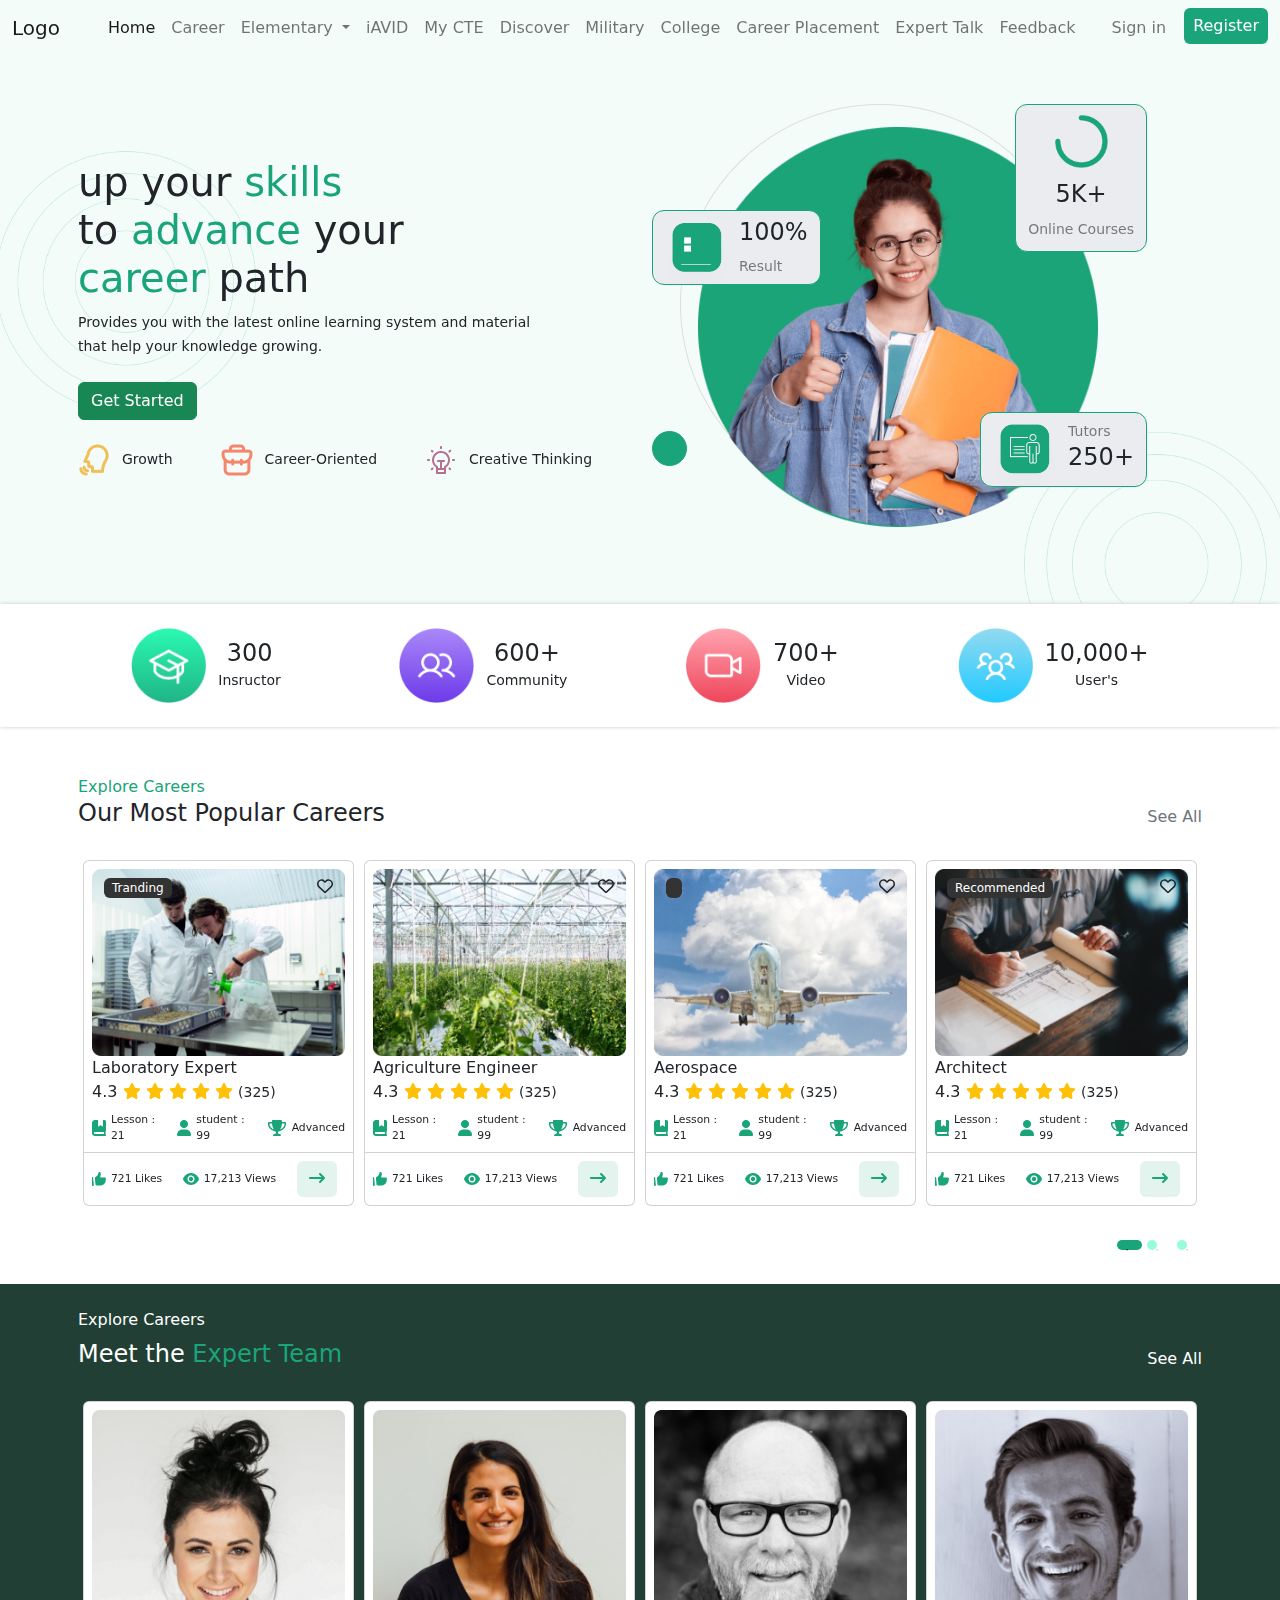
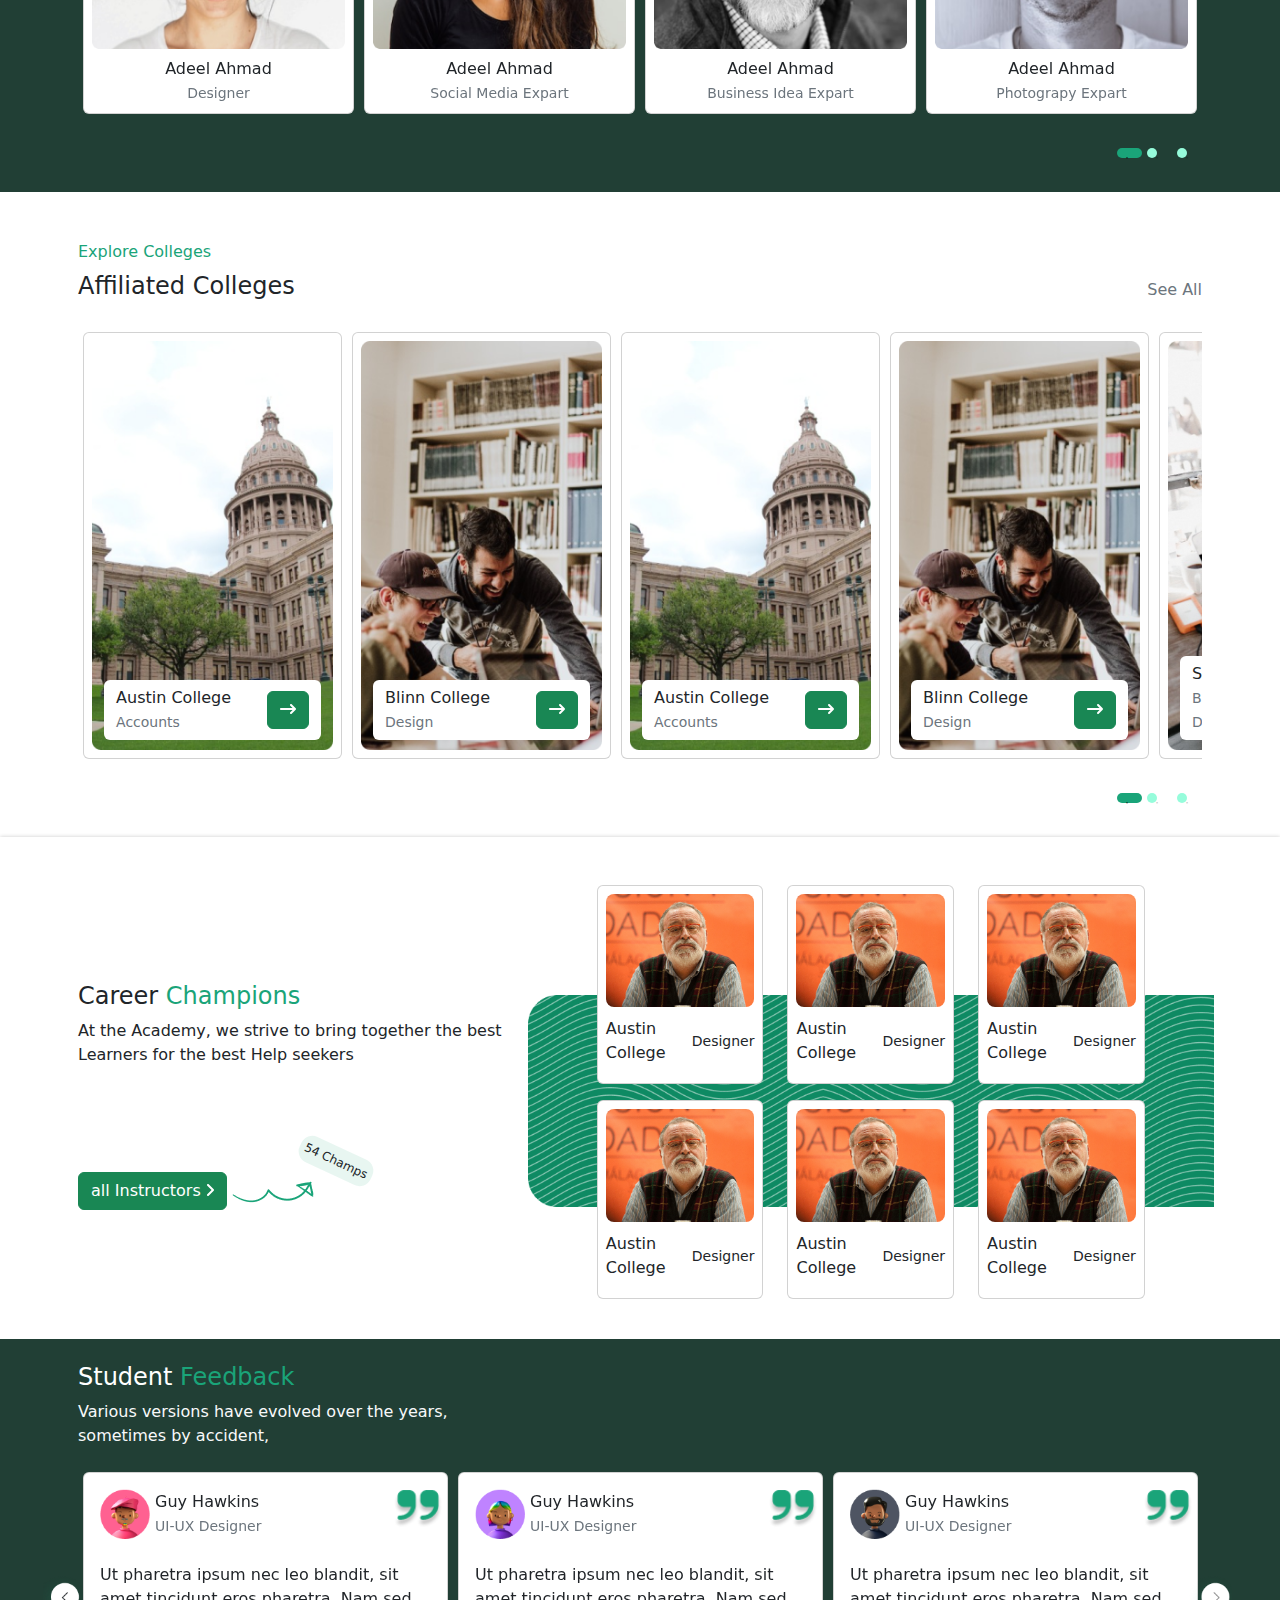
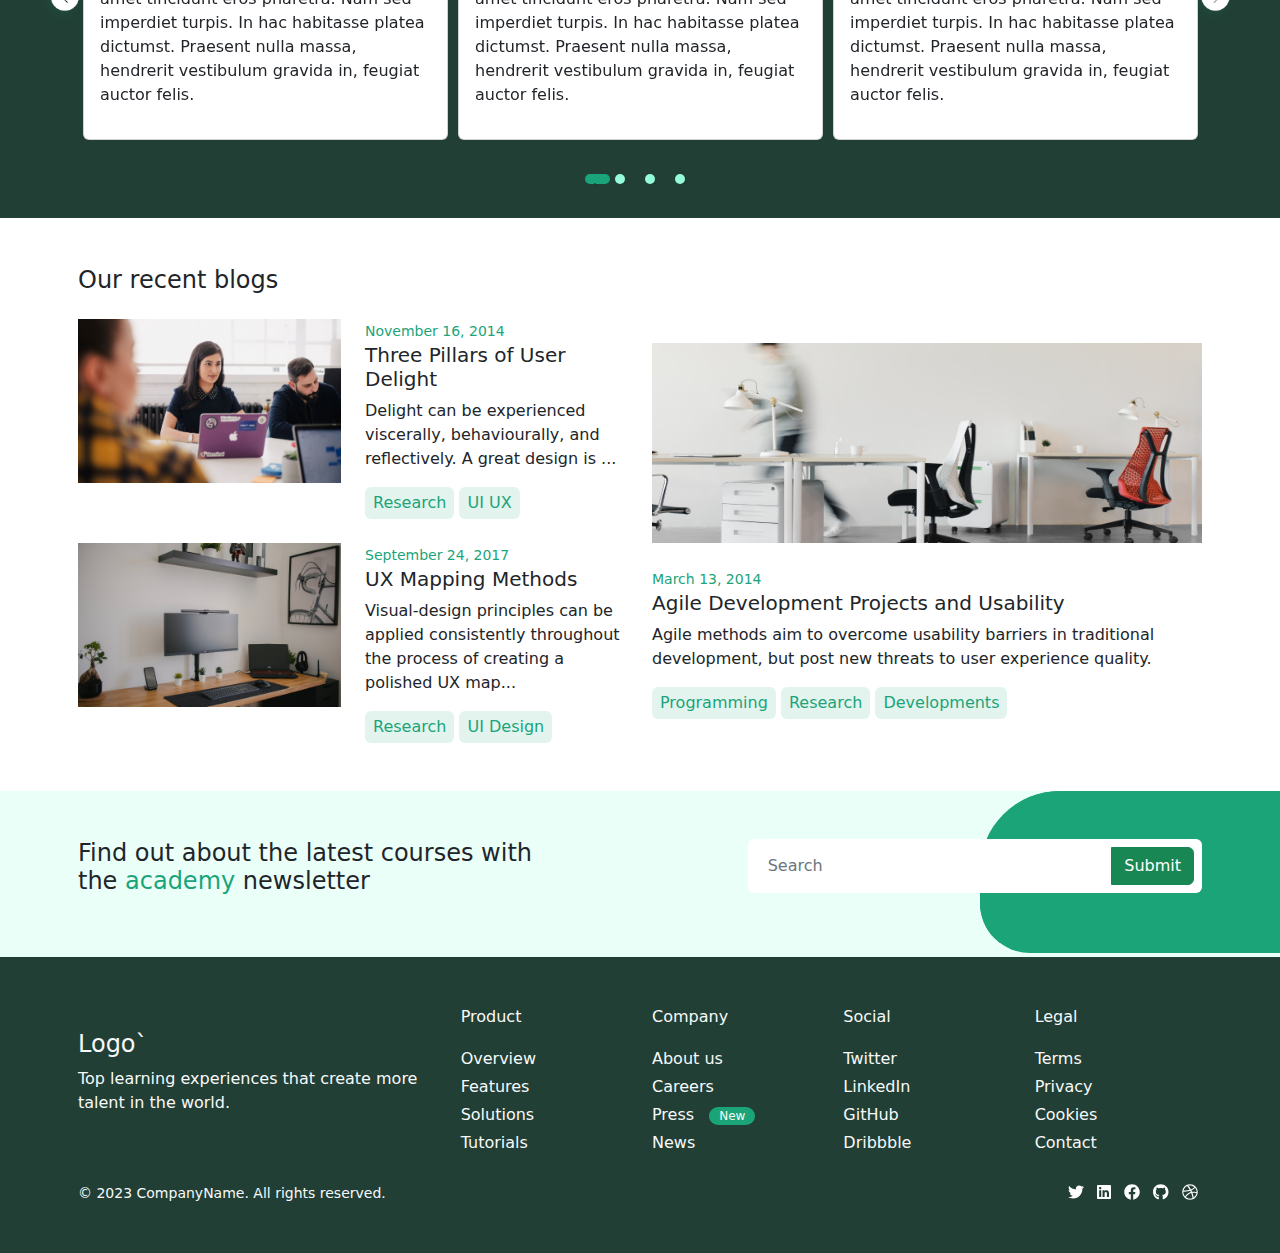
==== commit 9a42bb03: "dfgfdza" ====
--- a/index.html
+++ b/index.html
@@ -1138,7 +1138,7 @@
     </section>
 
     <section>
-      <div class="container-fluid pb-5">
+      <div class="container-fluid">
         <div class="row" style="background-color: #213F35;">
           <div class="container-new">
             <div class="row py-5 text-light">
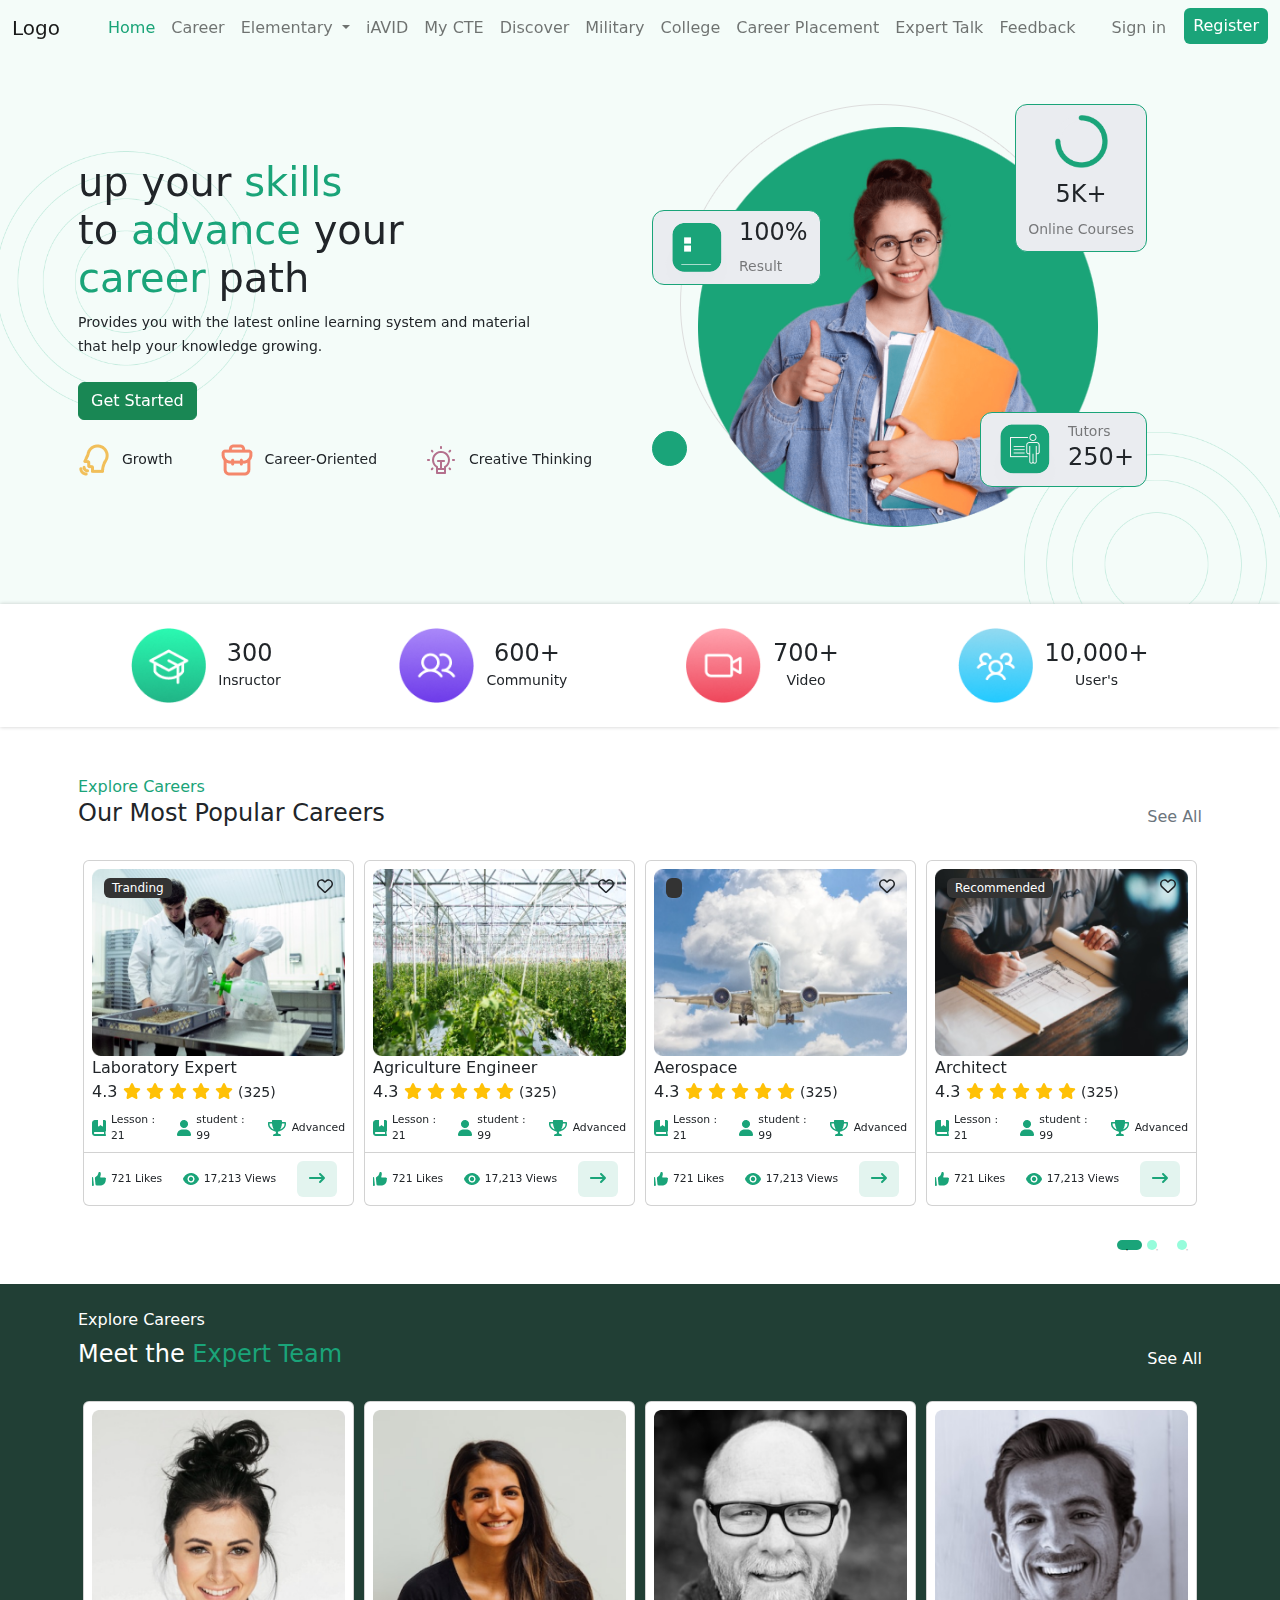
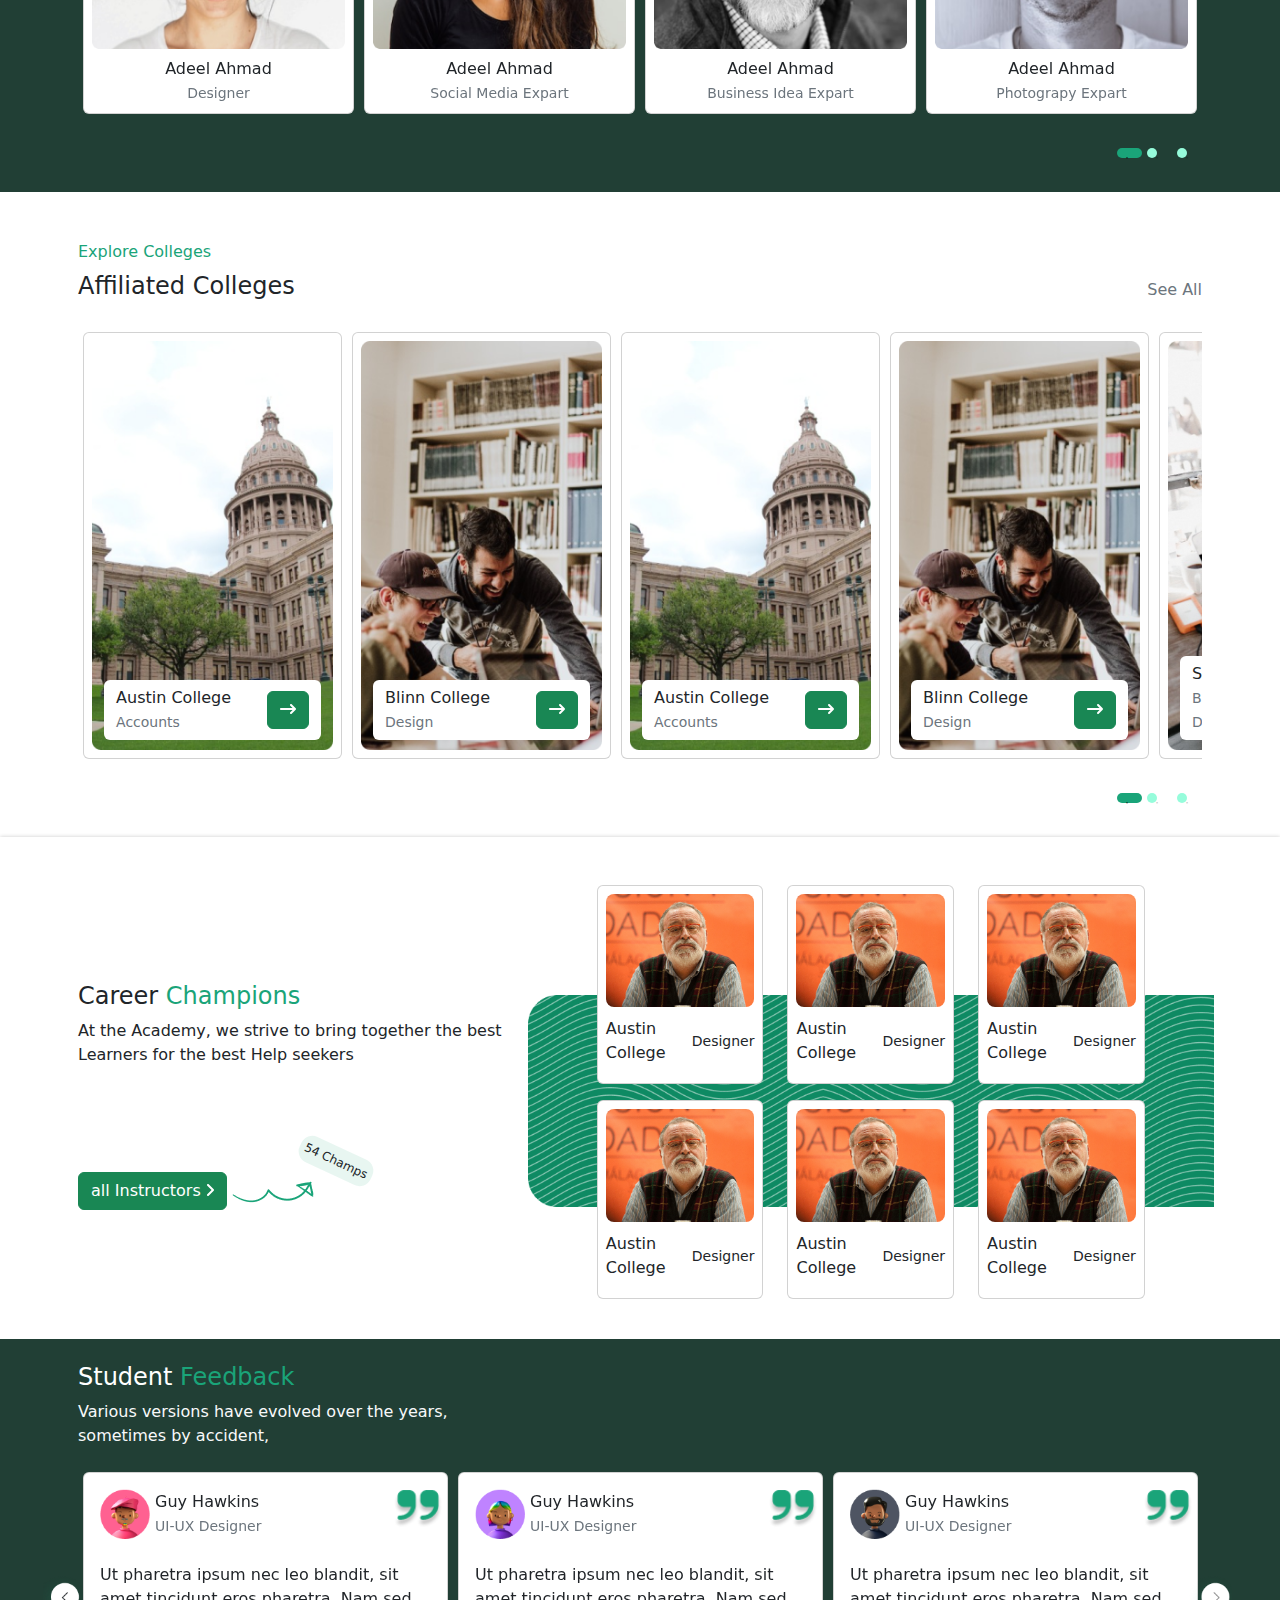
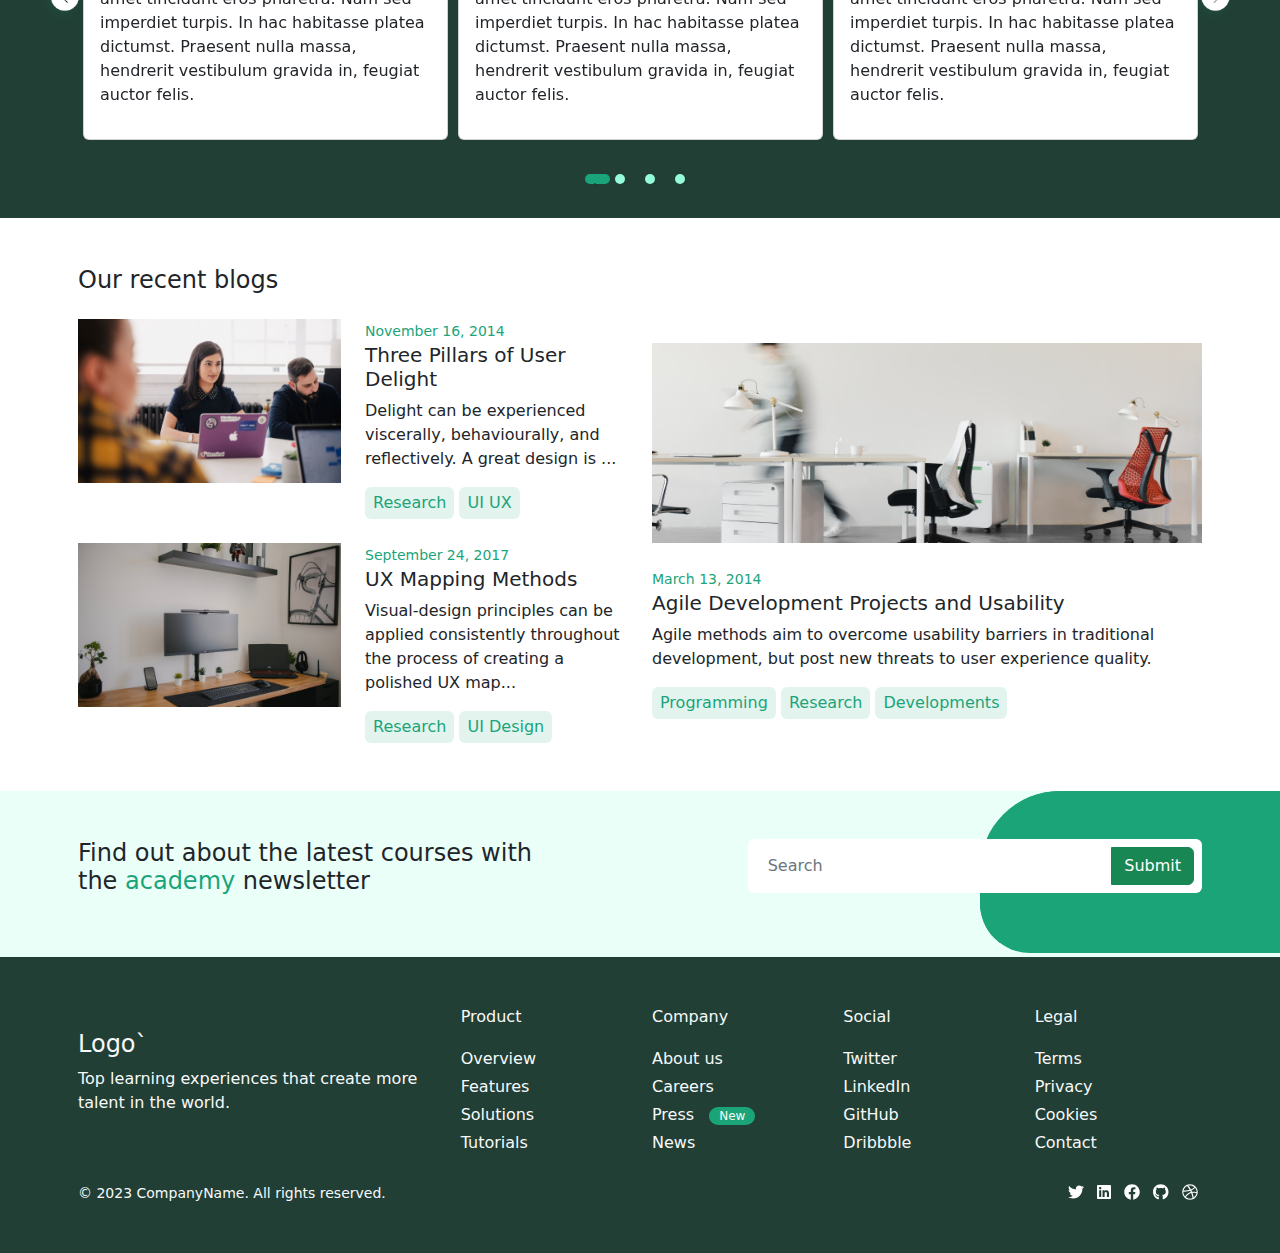
==== commit ec0a78cf: "dszdd" ====
--- a/index.html
+++ b/index.html
@@ -17,17 +17,17 @@
         <header>
             <nav class="navbar navbar-expand-lg bg-body-tertiary" data-aos="fade-down">
                 <div class="container-fluid">
-                  <a class="navbar-brand pe-4" href="#">Logo</a>
+                  <a class="navbar-brand pe-4" href="index.html">Logo</a>
                   <button class="navbar-toggler" type="button" data-bs-toggle="collapse" data-bs-target="#navbarSupportedContent" aria-controls="navbarSupportedContent" aria-expanded="false" aria-label="Toggle navigation">
                     <span class="navbar-toggler-icon"></span>
                   </button>
                   <div class="collapse navbar-collapse" id="navbarSupportedContent">
                     <ul class="navbar-nav me-auto mb-2 mb-lg-0">
                       <li class="nav-item">
-                        <a class="nav-link active" aria-current="page" href="#">Home</a>
+                        <a class="nav-link active" aria-current="page" href="index.html">Home</a>
                       </li>
                       <li class="nav-item">
-                        <a class="nav-link" href="#">Career</a>
+                        <a class="nav-link" href="career.html">Career</a>
                       </li>
                       <li class="nav-item dropdown">
                         <a class="nav-link dropdown-toggle" href="#" role="button" data-bs-toggle="dropdown" aria-expanded="false">
@@ -59,7 +59,7 @@
                         <a class="nav-link" href="#">Career Placement</a>
                       </li>
                       <li class="nav-item">
-                        <a class="nav-link" href="#">Expert Talk</a>
+                        <a class="nav-link" href="expert-task.html">Expert Talk</a>
                       </li>
                       <li class="nav-item">
                         <a class="nav-link" href="#">Feedback</a>
--- a/assets/css/sites_mainstyle.css
+++ b/assets/css/sites_mainstyle.css
@@ -25,7 +25,9 @@
 ::-webkit-scrollbar-thumb:window-inactive {
   background: var(--theme-color);
 }
-
+.navbar-nav .nav-link.active, .navbar-nav .show>.nav-link {
+  color: rgb(26 164 120);
+}
 .header-top{
   background-color: rgba(36, 187, 140,0.05);
 }
@@ -492,4 +494,22 @@
   .right-col::after {
     display: none;
   }
+}
+.logo-link {
+  display: flex;
+  justify-content: space-between;
+  align-items: center;
+  flex-direction: row;
+}
+.btn-toggle .btn.active{
+  background-color: #198754;
+  border-color: #198754;
+  border-radius: 0px 25px 25px 0px;
+  color:#fff
+}
+.btn-toggle .btn{
+  background-color: rgba(25, 135, 84, 0.1);
+  border-color: rgba(25, 135, 84, 0.1);
+  border-radius: 25px 0px 0px 25px;
+  color: rgba(25, 135, 84, 1);
 }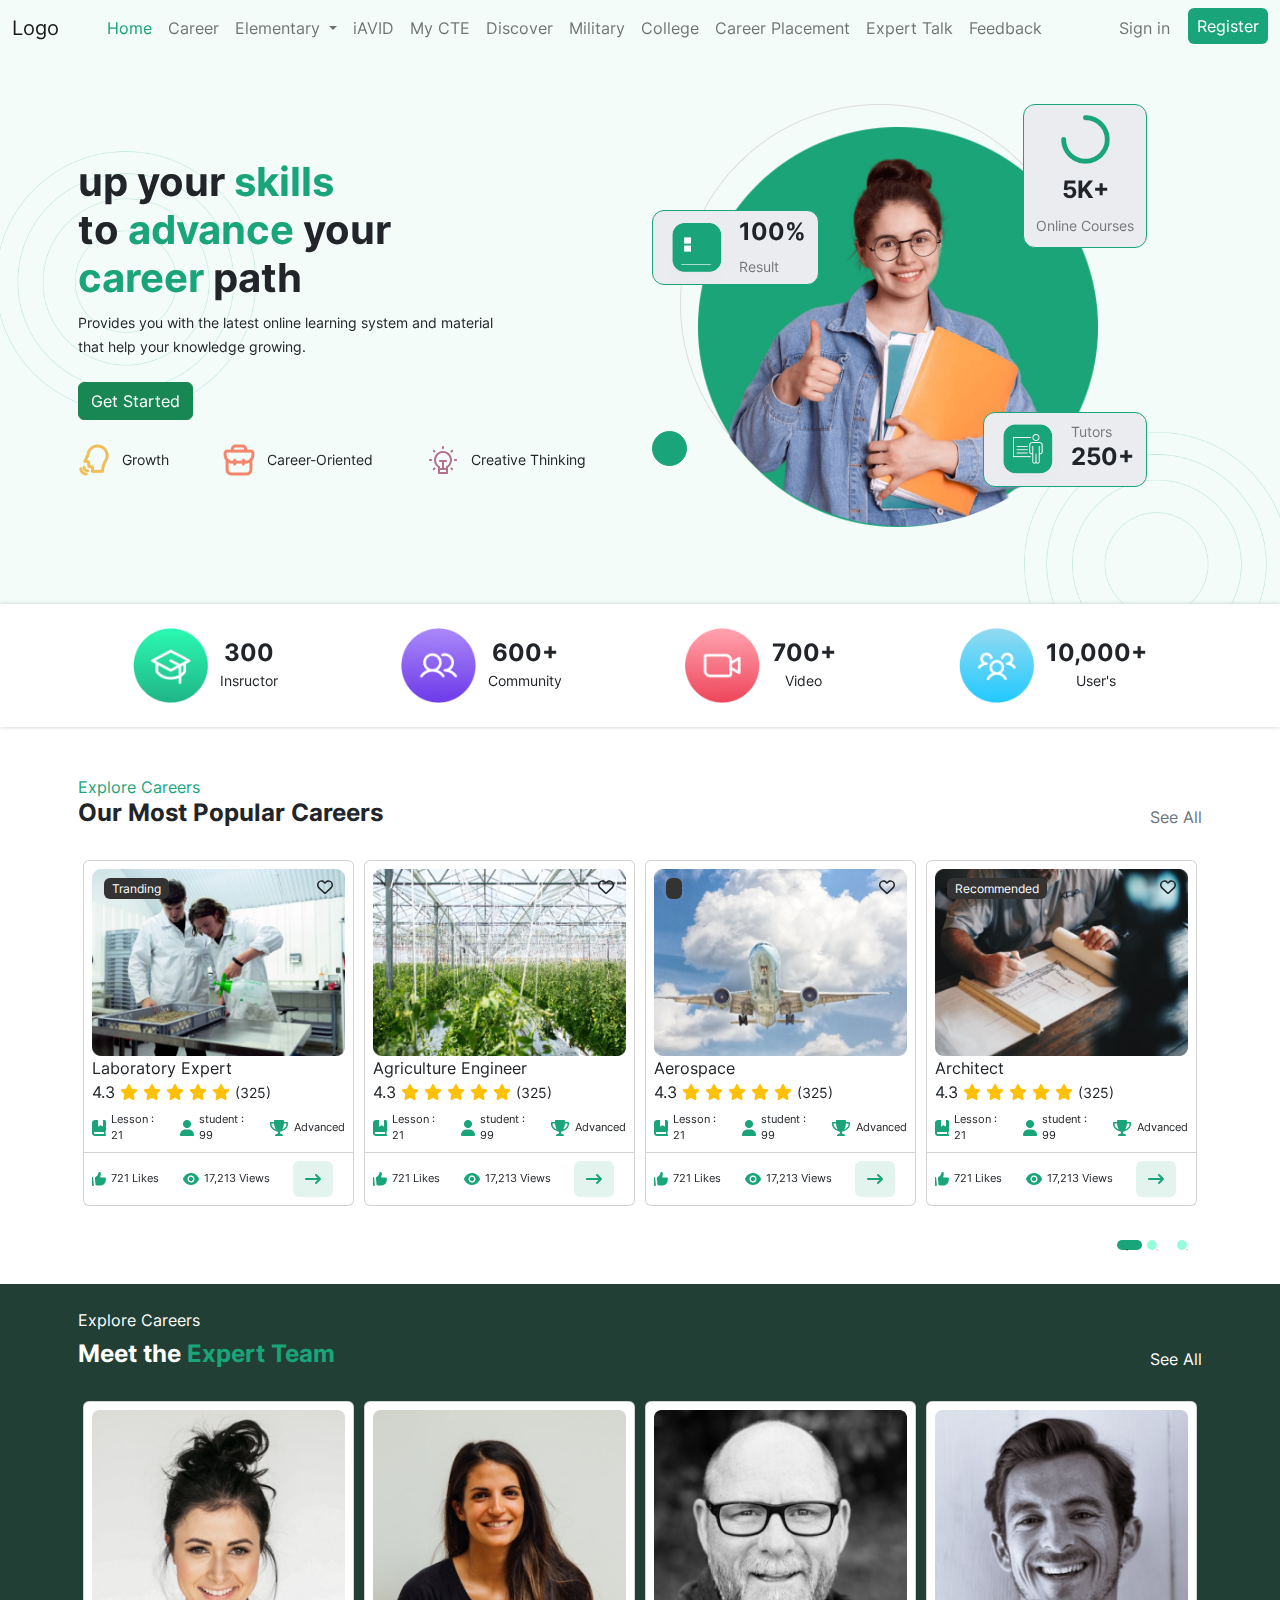
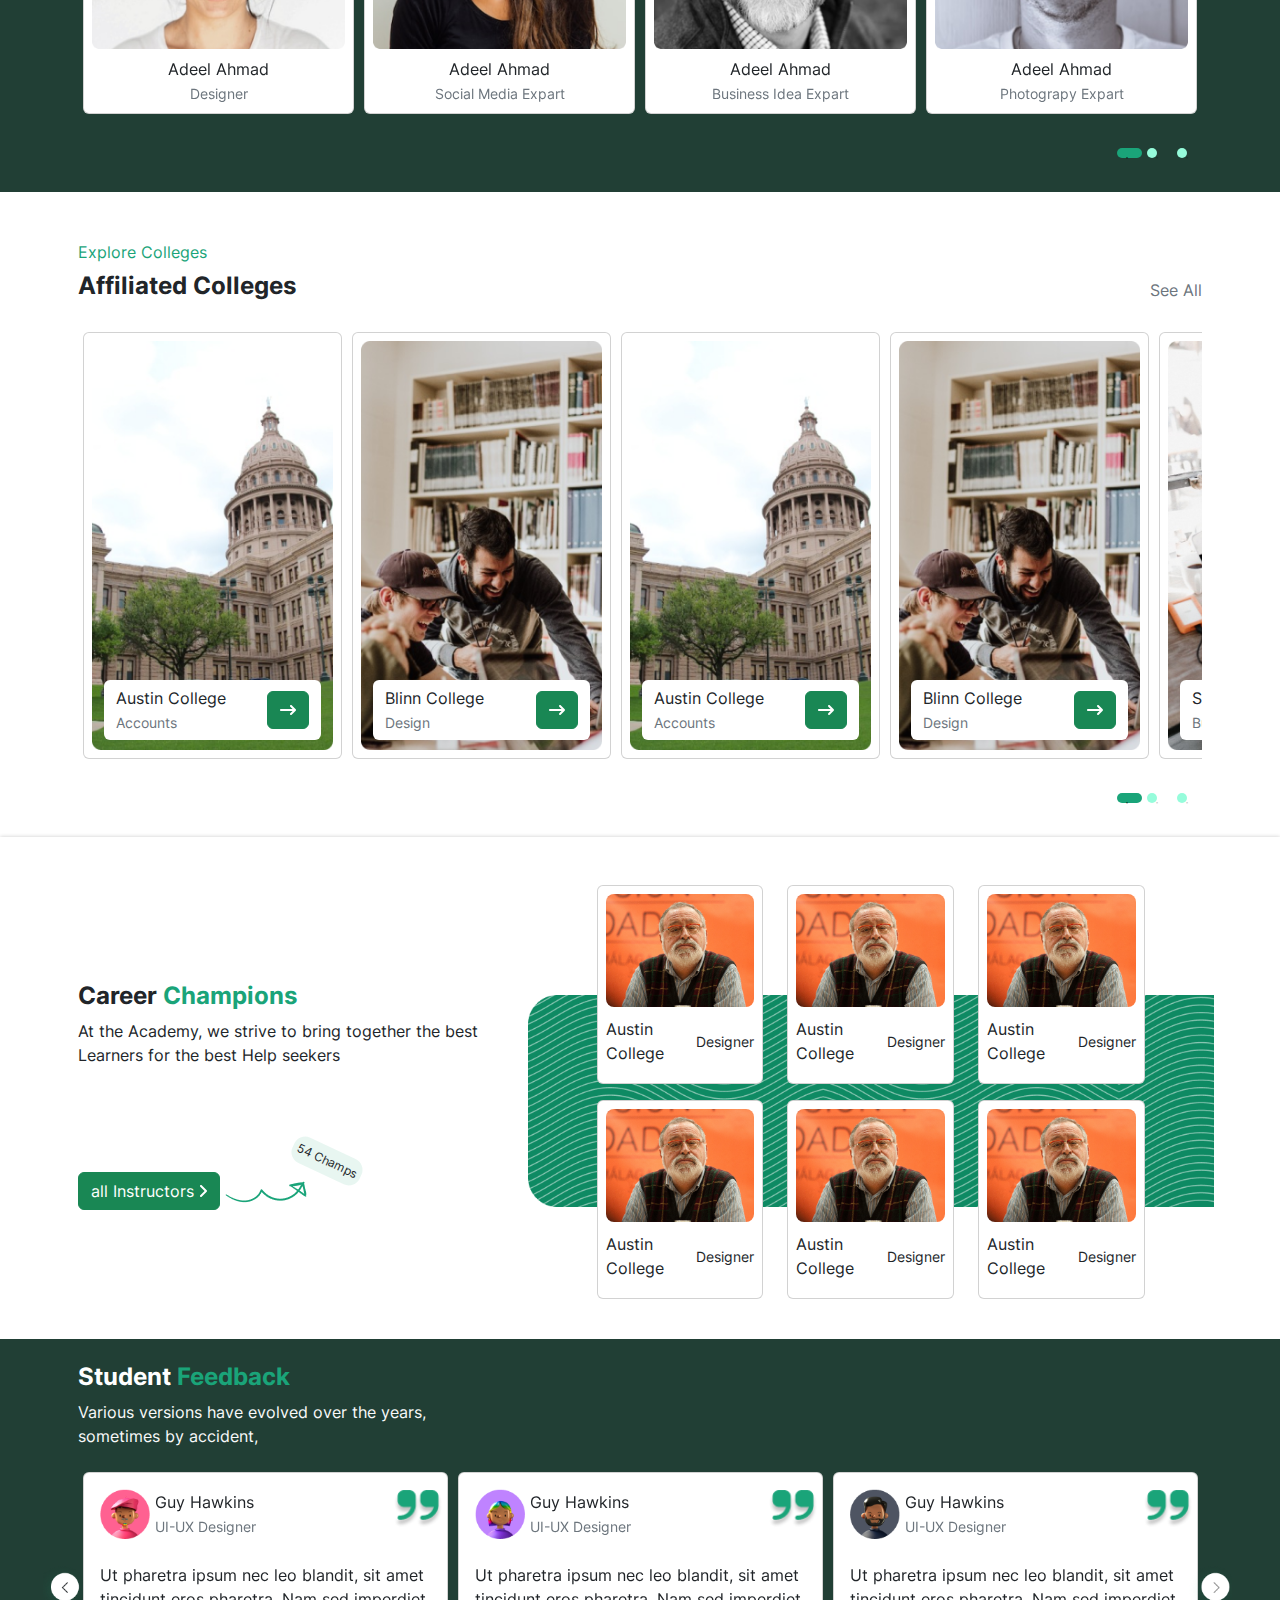
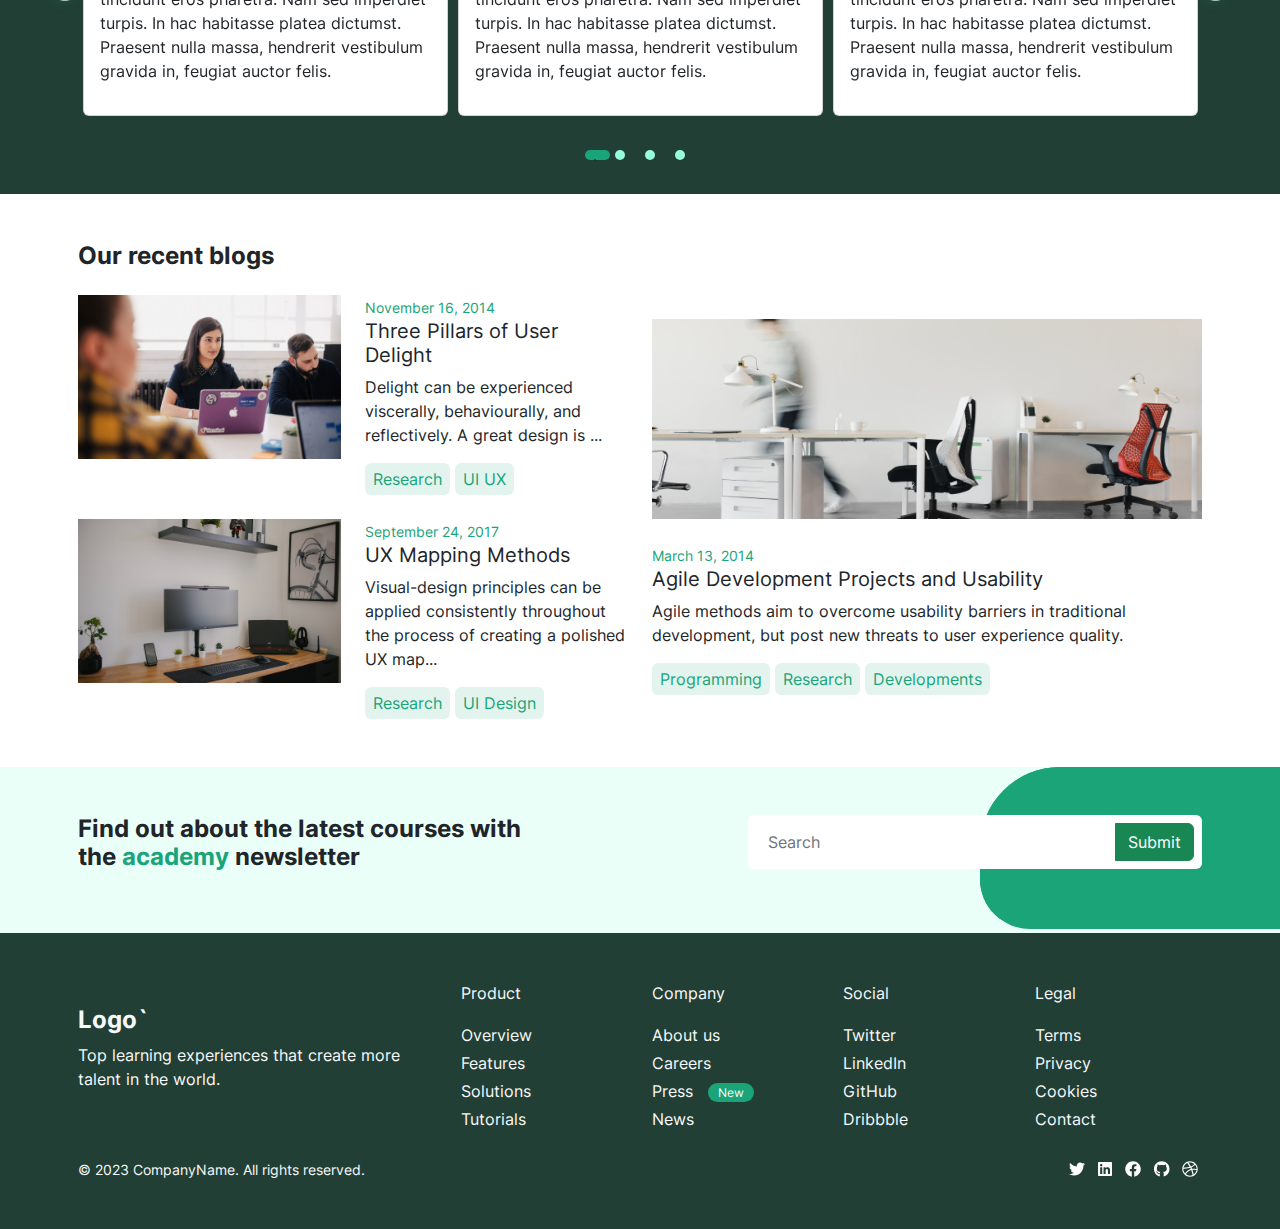
==== commit 6998507b: "xfssxdszd" ====
--- a/index.html
+++ b/index.html
@@ -41,28 +41,28 @@
                         </ul>
                       </li>
                       <li class="nav-item">
-                        <a class="nav-link" href="#">iAVID</a>
+                        <a class="nav-link" href="iavid.html">iAVID</a>
                       </li>
                       <li class="nav-item">
-                        <a class="nav-link" href="#">My CTE</a>
+                        <a class="nav-link" href="my-cte.html">My CTE</a>
                       </li>
                       <li class="nav-item">
-                        <a class="nav-link" href="#">Discover</a>
+                        <a class="nav-link" href="discover.html">Discover</a>
                       </li>
                       <li class="nav-item">
-                        <a class="nav-link" href="#">Military</a>
+                        <a class="nav-link" href="military.html">Military</a>
                       </li>
                       <li class="nav-item">
-                        <a class="nav-link" href="#">College</a>
+                        <a class="nav-link" href="college.html">College</a>
                       </li>
                       <li class="nav-item">
-                        <a class="nav-link" href="#">Career Placement</a>
+                        <a class="nav-link" href="career-placement.html">Career Placement</a>
                       </li>
                       <li class="nav-item">
                         <a class="nav-link" href="expert-task.html">Expert Talk</a>
                       </li>
                       <li class="nav-item">
-                        <a class="nav-link" href="#">Feedback</a>
+                        <a class="nav-link" href="feedback.html">Feedback</a>
                       </li>
                       
                     </ul>
--- a/assets/css/sites_mainstyle.css
+++ b/assets/css/sites_mainstyle.css
@@ -25,8 +25,31 @@
 ::-webkit-scrollbar-thumb:window-inactive {
   background: var(--theme-color);
 }
+@font-face {
+  font-family: inter_reg;
+  src:url(../webfonts/Inter-Regular.ttf)
+}
+@font-face {
+  font-family: inter_bold;
+  src: url(../webfonts/Inter-Bold.ttf);
+}
+@font-face {
+  font-family: myFirstFont;
+  src: url(sansation_light.woff);
+}
+@font-face {
+  font-family: myFirstFont;
+  src: url(sansation_light.woff);
+}
+body, html{
+  font-family: inter_reg !important;
+}
+h1, .h1, h2, .h2, h3, .h3, h4, .h4{
+  font-family: inter_bold !important;
+}
 .navbar-nav .nav-link.active, .navbar-nav .show>.nav-link {
   color: rgb(26 164 120);
+  font-weight: 500;
 }
 .header-top{
   background-color: rgba(36, 187, 140,0.05);
@@ -356,7 +379,7 @@
   border-radius: 6px;
 }
 
-.college-slider .slick-list {
+.college-slider .slick-list, .best-careers .slick-list, .rec-careers .slick-list {
   position: relative;
   display: block;
   overflow: hidden;
@@ -485,9 +508,15 @@
   align-items: center;
   flex-direction: row;
 }
+.l-hide{
+  display:none;
+}
 @media (max-width:991px){
   .grid-2{
     grid-template-columns:auto;
+  }
+  .l-hide{
+    display:block;
   }
 }
 @media (max-width:767px){
@@ -512,4 +541,573 @@
   border-color: rgba(25, 135, 84, 0.1);
   border-radius: 25px 0px 0px 25px;
   color: rgba(25, 135, 84, 1);
+}
+.my-career-m .nav-link{
+  color:#ffffff
+}
+.my-career-m .nav-link:hover{
+  color:#c0ffeb
+}
+.career-grid-2{
+  display: grid;
+  grid-template-columns: auto 100px;
+  gap:12px
+}
+.b-b {
+  position: relative;
+}
+.b-b::before {
+  content: "";
+  position: absolute;
+  width: 120px;
+  height: 5px;
+  background-color: var(--theme-color);
+  bottom: 0px;
+  border-radius: 0px 25px 25px 0px;
+}
+.overall-career {
+  display: grid;
+  grid-template-columns: 220px auto;
+  gap: 12px;
+  font-size: 13px;
+}
+.left-panel {
+  width: 100%;
+  float: left;
+  height: 100%;
+  background-color: #fafafa;
+  padding: 12px;
+  border-radius: 6px;
+}
+.right-panel {
+  width: 100%;
+  float: left;
+  height: 100%;
+  padding: 12px;
+}
+.filters {
+  display: flex;
+  justify-content: space-between;
+}
+
+
+
+.overall-career .accordion-button {
+  background-color: transparent;
+  font-size: 14px;
+}
+.overall-career .accordion-button:not(.collapsed) {
+  color: #333;
+  background-color: transparent;
+  box-shadow: none;
+  font-weight: 500;
+}
+.overall-career .accordion-item {
+  color: var(--bs-accordion-color);
+  background-color: transparent;
+  border: 0px solid transparent;
+}
+.overall-career .accordion-button:focus {
+  z-index: 3;
+  border-color: transparent;
+  outline: 0;
+  box-shadow: none;
+}
+.accordion-button{
+  padding:9px 0px;
+}
+.form-check-input:checked {
+  background-color: var(--theme-color);
+  border-color: var(--theme-color);
+}
+ul.l-g a.nav-link.active{
+  color:var(--theme-color)
+}
+ul.l-g a.nav-link{
+  color:var(--theme-light-color)
+}
+.box-select .form-control:focus{
+  box-shadow: none;
+}
+.box-select {
+  position: relative;
+  display: inline-block;
+  top: 3px;
+}
+.box-select.focus::after {
+  content: "\f106";
+  font-family: fontAwesome;
+  position: absolute;
+  top: 8px;
+  right: 12px;
+}
+.box-select::after {
+  content: "\f107";
+  font-family: fontAwesome;
+  position: absolute;
+  top: 8px;
+  right: 12px;
+}
+.box-select select {
+  -moz-appearance: none;
+  -webkit-appearance: none;
+  padding: 4px 50px 4px 20px;
+  background: transparent;
+  z-index: 100;
+  position: relative;
+}
+ul.order-list {
+  float: left;
+  width: 100%;
+  height: auto;
+  list-style: none;
+  padding: 0px;
+}
+ul.order-list li {
+  float: left;
+  width: 100%;
+  height: auto;
+  padding: 0px;
+}
+ul.order-list li {
+  float: left;
+  width: 100%;
+  height: auto;
+  padding: 10px 12px;
+  border-bottom: 1px solid #eee;
+  margin-bottom: 12px;
+}
+span.badg {
+  background-color: #eee;
+  border-radius: 25px;
+  padding: 3px 5px;
+  font-size: 12px;
+  margin-left: 15px;
+}
+.awards{
+  display: flex;
+    justify-content: space-between;
+    align-items: center;
+}
+.od-list{
+  display: flex;
+  gap: 15px;
+  border: 0px !important;
+  padding: 10px 0px !important;
+  margin-bottom: 0px !important;
+}
+ul.order-list li h5{
+  font-size:16px;
+}
+.ll-hide{
+display:none
+}
+@media (max-width: 767px){
+  .awards{
+    flex-direction: column;
+    align-items: flex-start;
+  }
+  .awards .me-auto{
+    margin-right: unset !important;
+  }
+  .awards .ms-auto{
+    margin-left: unset !important;
+  }
+}
+@media (max-width: 991px){
+  .tab-content>.tab-pane {
+    display: block;
+    opacity: 1;
+  }
+  .ll-hide{
+    display:inline-block;
+    }
+    .overall-career {
+      display: grid;
+      grid-template-columns: auto;
+      gap: 12px;
+      font-size: 13px;
+  }
+  .nav-bb{
+    border-bottom: 1px solid #ddd;
+    padding-bottom: 10px;
+  }
+}
+.progress {
+  margin: 20px auto;
+  padding: 0;
+  width: 100%;
+  height: 10px;
+  overflow: hidden;
+  border-radius: 6px;
+}
+
+.bar {
+	position:relative;
+  float:left;
+  min-width:1%;
+  height:100%;
+  background: linear-gradient(to left, #FF991F, #ffe1bd);
+}
+
+.percent {
+	position:absolute;
+  top:50%;
+  left:50%;
+  transform:translate(-50%,-50%);
+  margin:0;
+  font-family:tahoma,arial,helvetica;
+  font-size:12px;
+  color:white;
+}
+.runn {
+  display: flex;
+  justify-content: space-between;
+  align-items: center;
+}
+.runn-inn {
+  display: flex;
+  justify-content: space-around;
+  align-items: center;
+  gap: 12px;
+}
+.up-next{
+  border-bottom: 1px solid #ddd;
+    padding-bottom: 12px;
+    margin-bottom: 12px;
+}
+ul.my-career-m .nav-link.active {
+  color: #fff;
+  font-weight:500;
+}
+.inner-header-wrp {
+  position: relative;
+  overflow: hidden;
+  padding-bottom: 15px;
+}
+.inner-header-wrp:before {
+  content: '';
+  position: absolute;
+  width: 100%;
+  height: 100%;
+  background: #00000096;
+  top: 0;
+  bottom: 0;
+  right: 0;
+  mix-blend-mode: darken;
+}
+img.pic-inner {
+  position: absolute;
+  width: 100%;
+  height: 100%;
+  object-fit: cover;
+  top: 0;
+  bottom: 0;
+  z-index: -1;
+}
+.edit-opt{
+  background-color: var(--theme-color);
+    border-radius: 50%;
+    width: 30px;
+    height: 30px;
+    float: left;
+    display: flex;
+    justify-content: center;
+    align-items: center;
+    color: #fff;
+    margin: 0px 5px;
+}
+.edit-icon-pos{
+  display: flex;
+  justify-content: end;
+  padding: 10px;
+}
+.account-content{
+  display: flex;
+    justify-content: center;
+    align-items: center;
+    color: #fff;
+}
+.account-grid-2 {
+  display: grid;
+  grid-template-columns: 70% auto;
+  gap: 12px;
+}
+.account-grid-2-inner {
+  display: grid;
+  grid-template-columns: auto;
+  gap: 12px;
+}
+.account-caps {
+  display: flex;
+  justify-content: space-between;
+  align-items: center;
+}
+.border-b{
+  position: relative;
+    margin-bottom: 0px;
+}
+.border-b::before {
+  content: "";
+  position: absolute;
+  width: 50px;
+  height: 3px;
+  background-color: rgba(26, 164, 121, 0.1);
+  bottom: -10px;
+}
+.border-b::after {
+  content: "";
+  position: absolute;
+  width: 25px;
+  height: 3px;
+  background-color: rgba(26, 164, 121, 1);
+  bottom: -10px;
+  left: 0px;
+}
+ol.account-ol {
+  float: left;
+  width: 100%;
+  padding: 0px 15px;
+  margin: 0px;
+  font-size: .875em;
+}
+.border-b-long {
+  border-bottom: 1px solid #ddd;
+  float: left;
+  padding-bottom: 15px;
+  width: 100%;
+  height: auto;
+}
+ul.career-courses {
+  float: left;
+  width: 100%;
+  height: auto;
+  list-style-image: url(../../assets/images/right.png);
+  margin-top: 25px;
+  margin-bottom: 0px;
+}
+ul.career-courses li{
+  float: left;
+  width: 50%;
+  height: auto;
+  padding: 5px 0px;
+}
+ul.career-courses li div{
+  padding-left:25px
+}
+.account-caps-around {
+  display: flex;
+  justify-content: start;
+  align-items: center;
+}
+@media (min-width:768px) and (max-width:990px){
+  .account-grid-2 {
+    grid-template-columns: 50% auto;
+  }
+  ul.career-courses li{
+    width: 100%;
+  }
+}
+@media (max-width:767px){
+  .account-grid-2 {
+    grid-template-columns: 100%;
+  }  
+}
+.d-lg-flex {
+  display: flex;
+  justify-content: space-between;
+  align-items: center;
+}
+.nav-tabs .nav-item.show .nav-link, .nav-tabs .nav-link.active {
+  border-color: transparent;
+  border-bottom: 4px solid var(--theme-color);
+  color:var(--theme-color);
+  font-weight: 500;
+}
+.nav-tabs .nav-link {
+  margin-bottom: calc(-1 * var(--bs-nav-tabs-border-width));
+  background: 0 0;
+  border: 0px solid transparent;
+  border-bottom: 4px solid transparent;
+  border-top-left-radius: var(--bs-nav-tabs-border-radius);
+  border-top-right-radius: var(--bs-nav-tabs-border-radius);
+  color: #333;
+}
+.accordion-item {
+  border: 0px solid transparent;
+}
+.bord-rig {
+  height: 100%;
+  position: relative;
+  z-index: 1;
+}
+.bord-rig:before {
+  content: "";
+  position: absolute;
+  right: 0;
+  top: 10%;
+  height: 80%;
+  width: 1px;
+  border-right: 1px solid #ddd;;
+}
+.border-bottom{
+  border-bottom: 1px solid #ddd;
+}
+.ask-que {
+  float: left;
+  width: 100%;
+  background-color: #fafafa;
+  border-radius: 6px;
+  text-align: center;
+  padding: 8px;
+  border: 1px dashed var(--theme-color);
+  font-weight: 500;
+  color:  var(--theme-color);
+  font-size: 18px;
+  margin-bottom: 25px;
+}
+@media (min-width: 0px) and (max-width: 767px) {
+.bord-rig {
+  width: 100%;
+}		
+}
+.chat .accordion-button:not(.collapsed) {
+  color: #333333;
+  background-color: transparent;
+  box-shadow: none;
+}
+.chat .accordion-button {
+  padding: 0px 0px;
+}
+.chat .accordion-button {
+  position: relative;
+  display: flex;
+  align-items: center;
+  width: 100%;
+  padding: var(--bs-accordion-btn-padding-y) var(--bs-accordion-btn-padding-x);
+  font-size: 1rem;
+  color: #333333;
+  text-align: left;
+  background-color: transparent;
+  border: 0;
+  border-radius: 0;
+  overflow-anchor: none;
+  transition: var(--bs-accordion-transition);
+}
+.chat .accordion-button:focus {
+  z-index: 3;
+  border-color: var(--bs-accordion-btn-focus-border-color);
+  outline: 0;
+  box-shadow: none;
+}
+.que-col {
+  display: grid;
+  grid-template-columns: 80px auto;
+  align-items: center;
+}
+.question-answer {
+  float: left;
+  width: 100%;
+  height: auto;
+}
+.question {
+  float: left;
+  width: 90%;
+  padding: 6px 0px;
+  display: grid;
+  grid-template-columns: 100px auto;
+  gap: 12px;
+}
+.question-content{
+  background-color: #fafafa;
+  border-radius: 6px;
+  padding: 6px 12px;
+}
+.answer {
+  width: 90%;
+  padding: 6px 0px;
+  display: grid;
+  grid-template-columns: 80px auto;
+  gap: 12px;
+  margin-left: auto;
+}
+.answer-content{
+  background-color: #EDF8F4;
+  border-radius: 6px;
+  padding: 6px 12px;
+}
+.font-s-10{
+  font-size:10px;
+}
+.star-content{
+  display: flex;
+  justify-content: space-between;
+  flex-direction: column;
+  align-items: baseline;
+  position: absolute;
+  top: 0px;
+  width: 100%;
+  padding: 6px 12px;
+  height: 100%;
+  background-color: rgba(0,0,0,0.3);
+    border-radius: 6px 6px 0px 0px;
+}
+.sld-img-star span{
+  background: #fff;
+    color: #333;
+    padding: 3px 8px;
+    border-radius: 6px;
+    font-size: 12px;
+}
+.video-option-nav{
+  position: absolute;
+  top: 0;
+  display: flex;
+  justify-content: space-around;
+  width: 140px;
+  align-items: center;
+  color: #ffffff;
+  padding: 10px 15px;
+  right: 0px;
+}
+.college .capsion {
+  display: flex;
+  justify-content: space-between;
+  align-items: center;
+  position: absolute;
+  top: auto;
+  bottom: 12px;
+  width: 90%;
+  padding: 6px 12px;
+  background-color: #fff;
+  margin: auto;
+  left: 5%;
+  border-radius: 6px;
+}
+
+.expert-grid-2 {
+  display: grid;
+  grid-template-columns: auto 70%;
+  gap: 12px;
+}
+@media(max-width:620px){
+  .expert-grid-2 {
+    grid-template-columns: auto;
+}
+}
+
+.overall-career-new {
+  display: grid;
+  grid-template-columns: auto;
+  gap: 12px;
+  font-size: 13px;
+}
+.iavid-grid-2 {
+  display: grid;
+  grid-template-columns: calc(50% - 6px) calc(50% - 6px);
+  gap: 12px;
+}
+.wl{
+  float: left;
+    width: 100%;
 }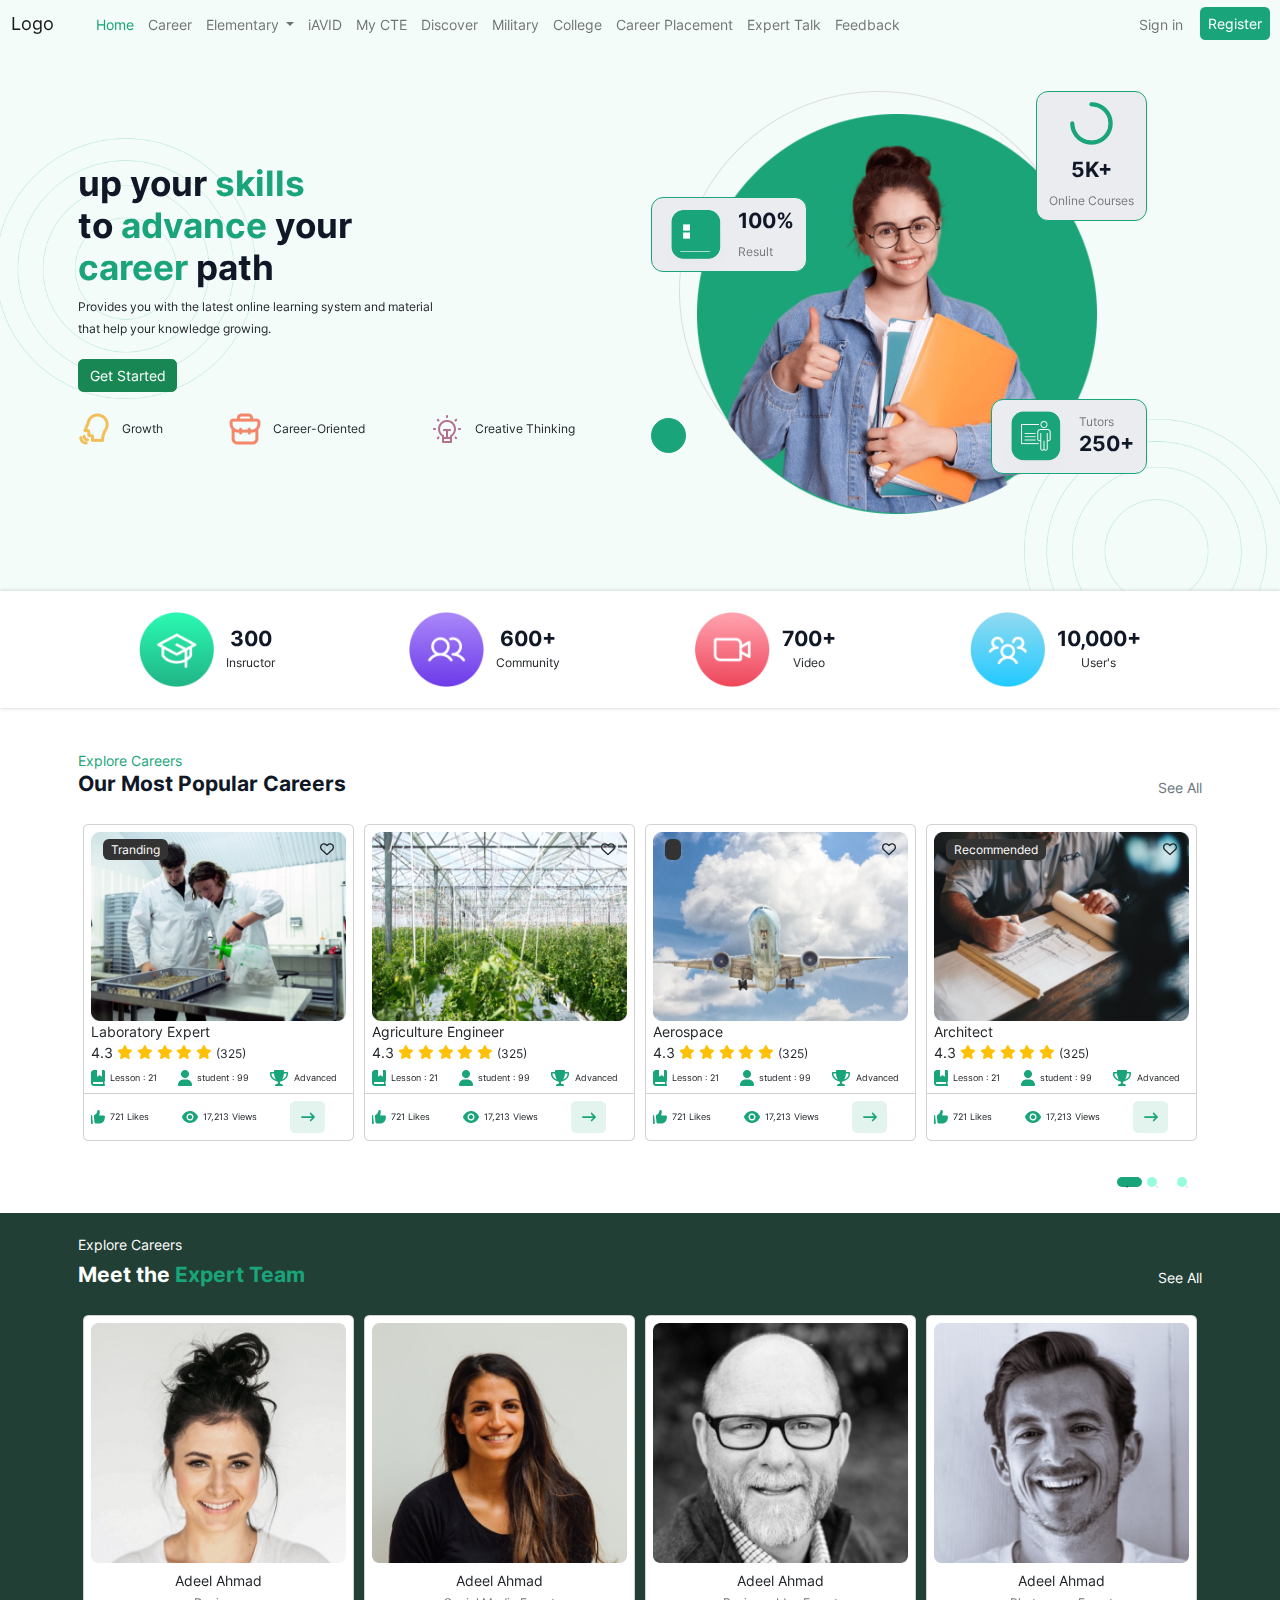
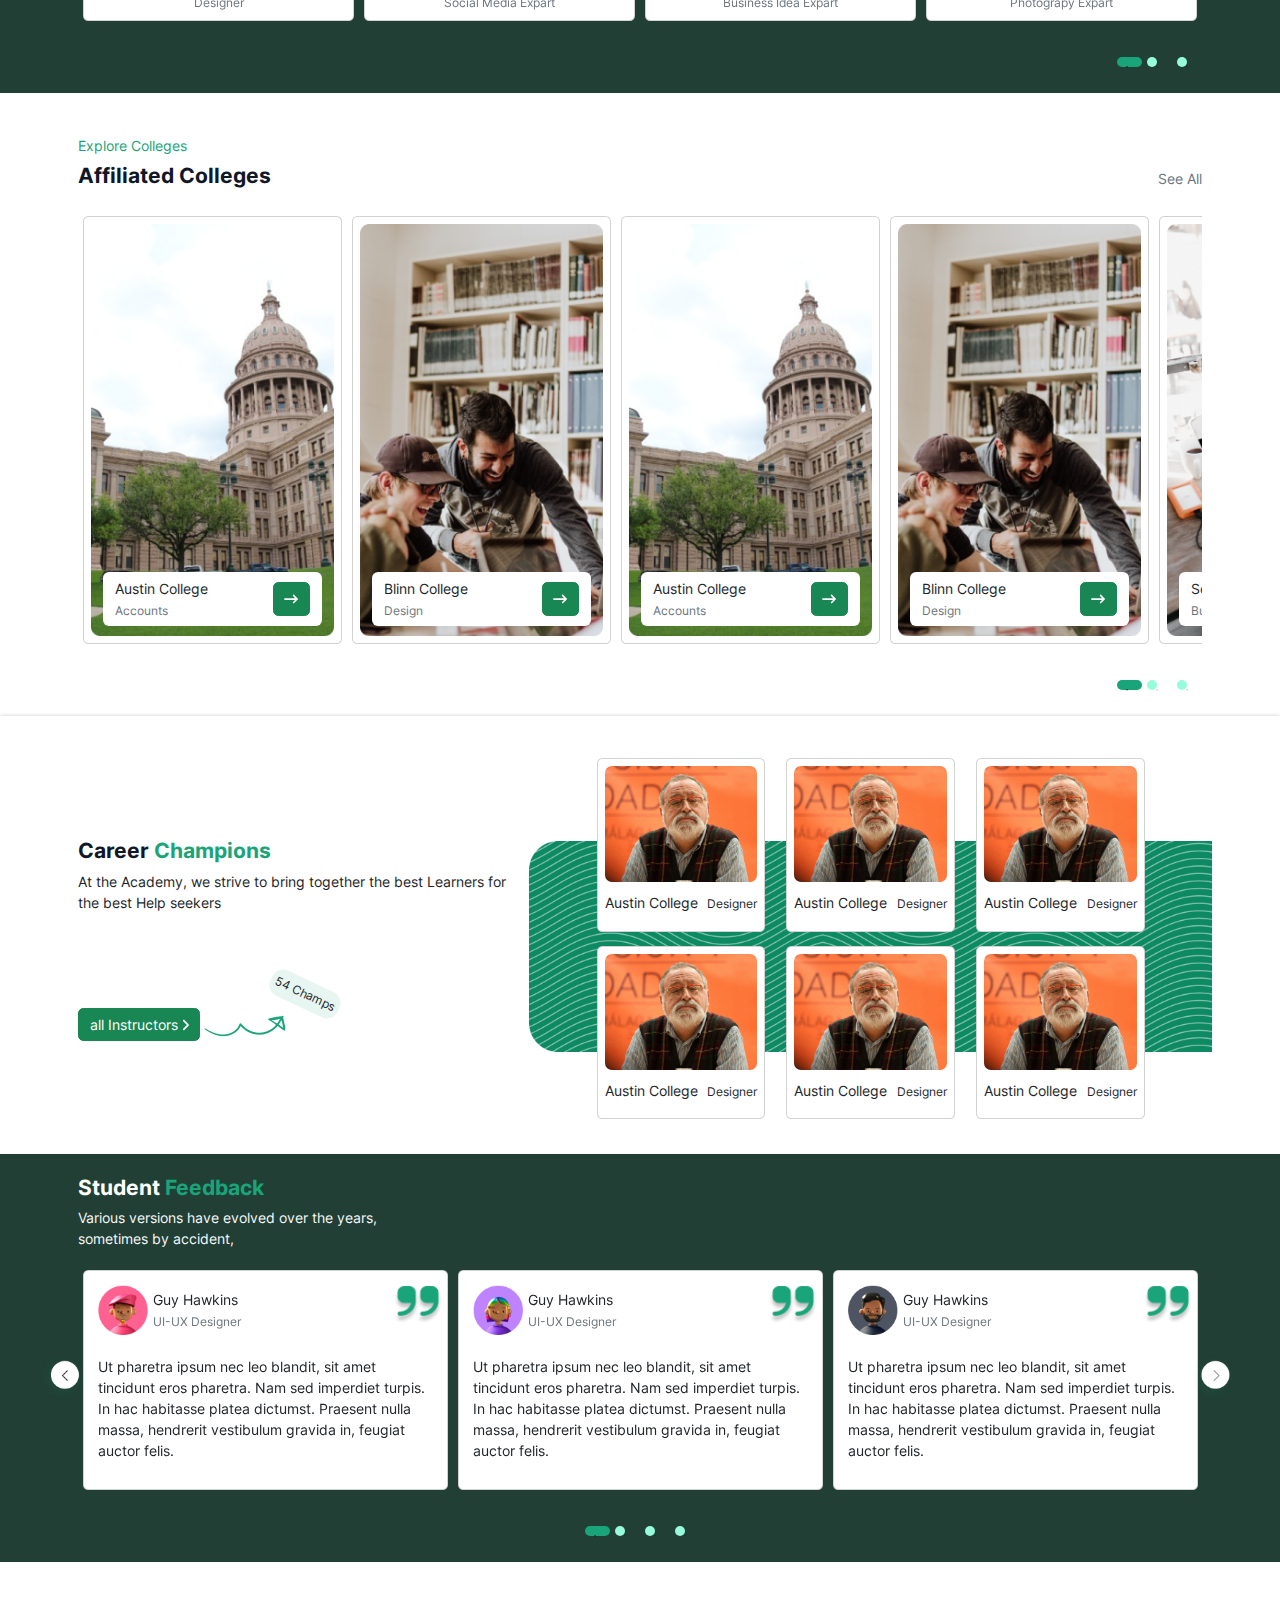
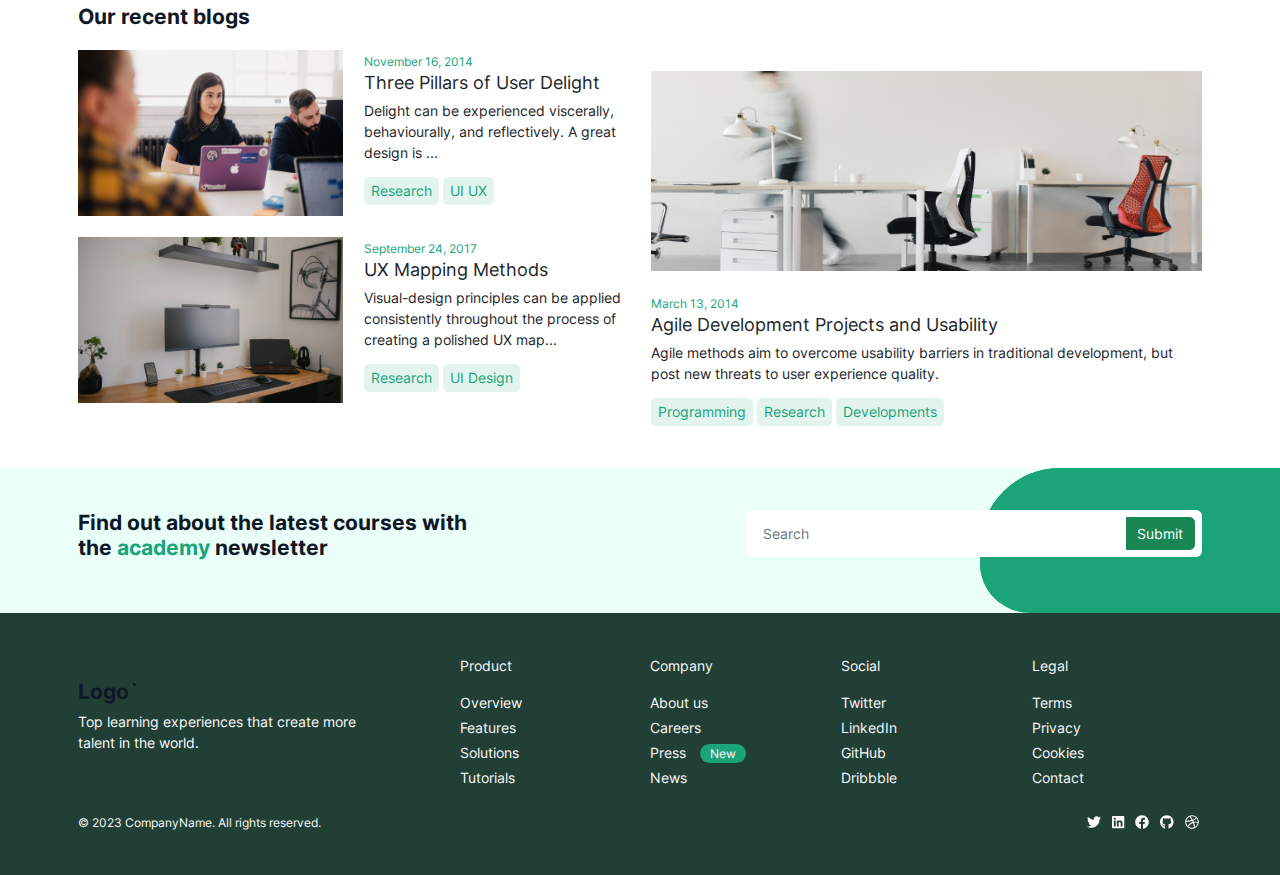
==== commit f24744d7: "sd54" ====
--- a/index.html
+++ b/index.html
@@ -1184,6 +1184,7 @@
                   <li><a href="#">Contact</a></li>
                 </ul>
               </div>
+              
               <div class="col-sm-12 pt-4">
                 <div class="sol-link">
                   <div>
--- a/assets/css/sites_mainstyle.css
+++ b/assets/css/sites_mainstyle.css
@@ -33,19 +33,21 @@
   font-family: inter_bold;
   src: url(../webfonts/Inter-Bold.ttf);
 }
+/* @font-face {
+  font-family: myFirstFont;
+  src: url(sansation_light.woff);
+}
 @font-face {
   font-family: myFirstFont;
   src: url(sansation_light.woff);
-}
-@font-face {
-  font-family: myFirstFont;
-  src: url(sansation_light.woff);
-}
+} */
 body, html{
   font-family: inter_reg !important;
+  font-size: 14px;
 }
 h1, .h1, h2, .h2, h3, .h3, h4, .h4{
   font-family: inter_bold !important;
+  color: #101828;
 }
 .navbar-nav .nav-link.active, .navbar-nav .show>.nav-link {
   color: rgb(26 164 120);
@@ -455,7 +457,7 @@
 .right-col::after {
   content: "";
   position: absolute;
-  border-top: 162px solid #1aa478;
+  border-top: 145px solid #1aa478;
   border-right: 300px solid #1aa478;
   border-radius: 80px 0px 0px 50px;
   right: 0px;
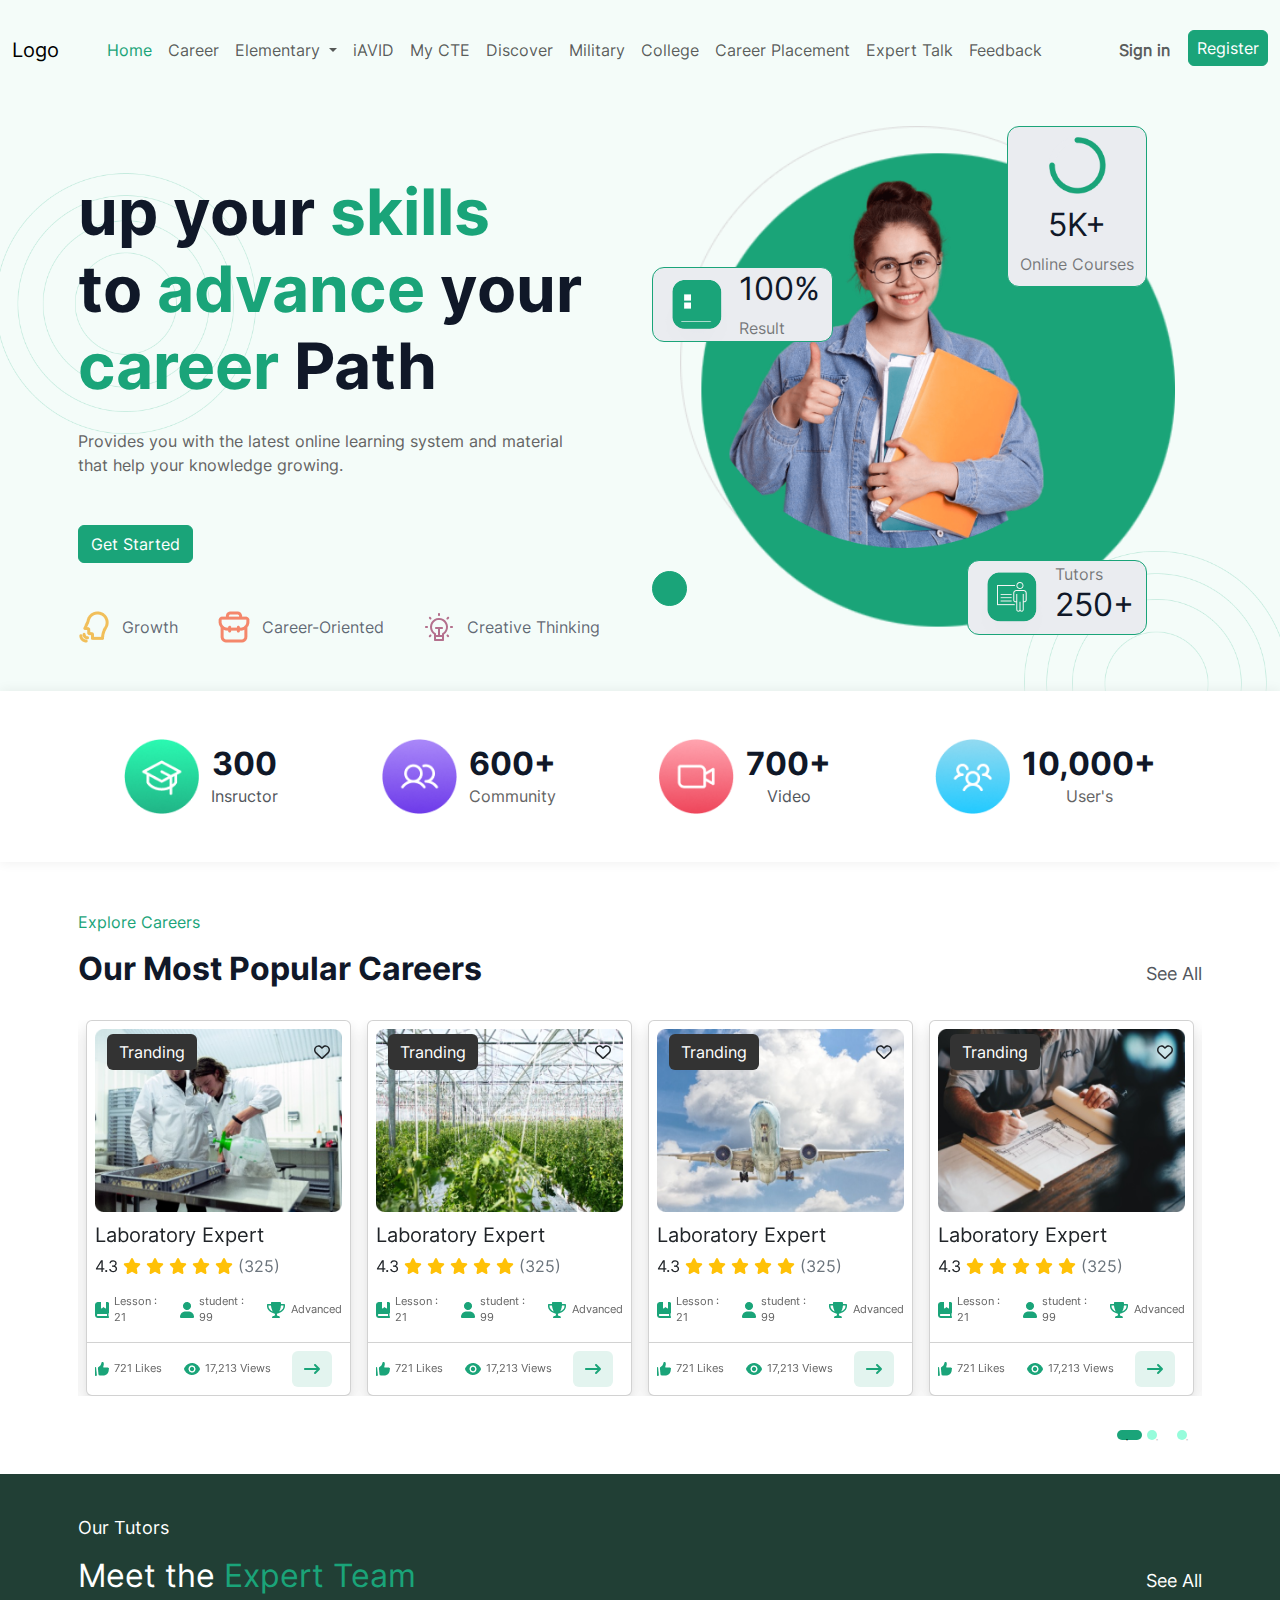
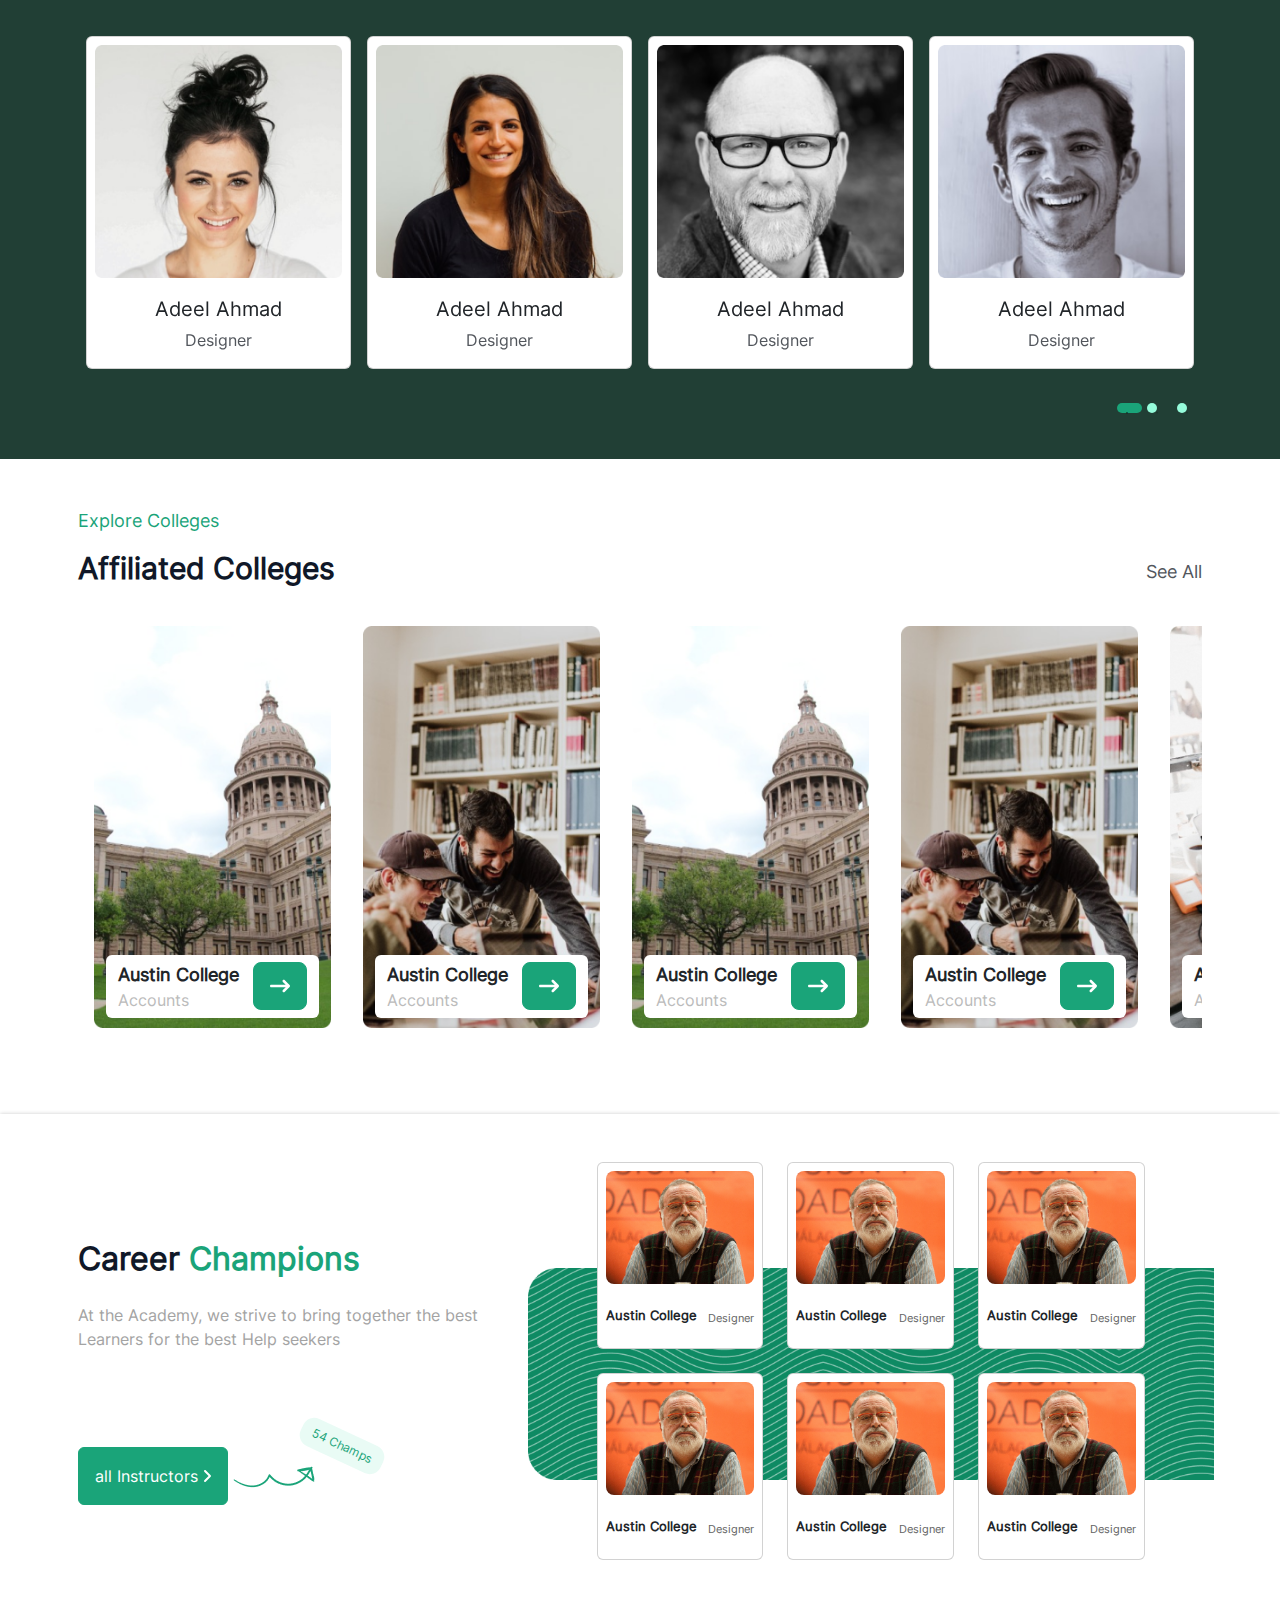
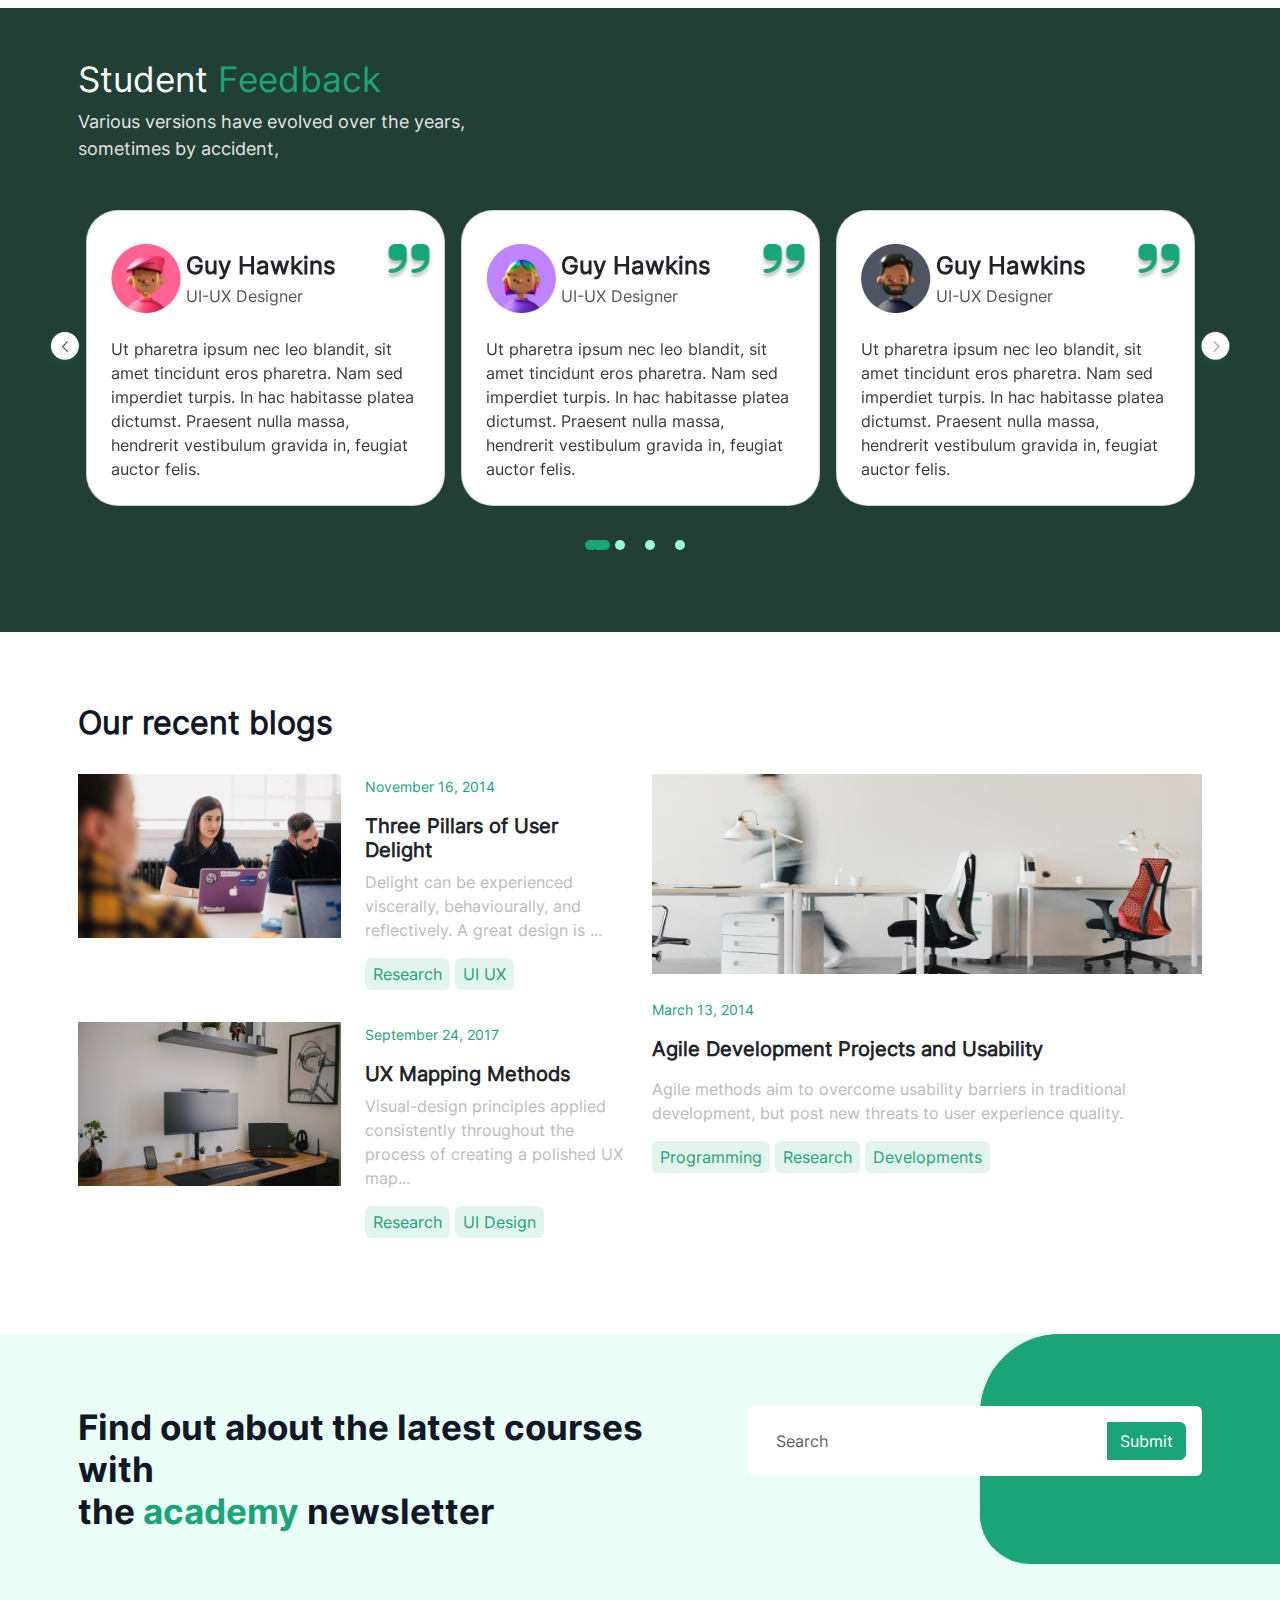
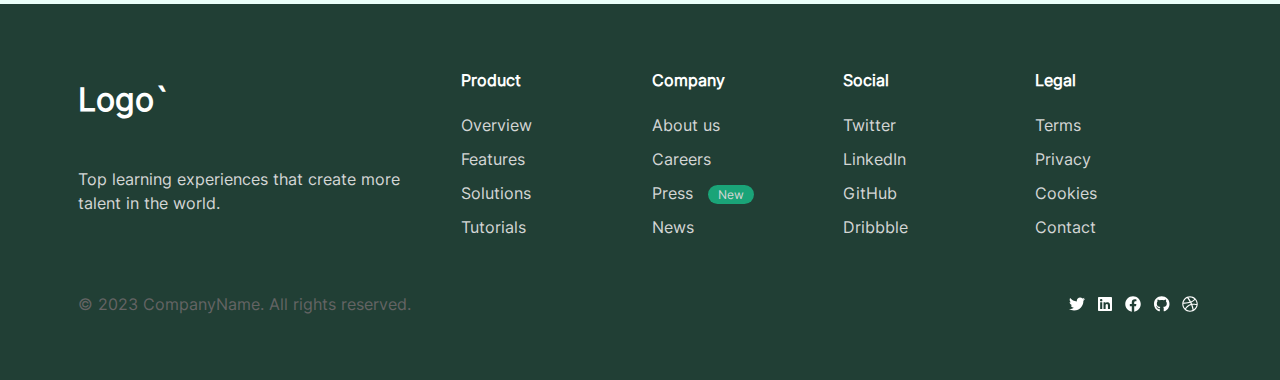
==== commit f5ec9432: "jhfsd" ====
--- a/index.html
+++ b/index.html
@@ -3,19 +3,19 @@
 <head>
     <meta charset="UTF-8">
     <meta name="viewport" content="width=device-width, initial-scale=1.0">
-    <link rel="stylesheet" type="text/css" href="assets/css/bootstrap.min.css">
+    <!-- <link rel="stylesheet" type="text/css" href="assets/css/bootstrap.min.css"> -->
+    <link href="https://cdn.jsdelivr.net/npm/bootstrap@5.3.2/dist/css/bootstrap.min.css" rel="stylesheet">
     <link rel="stylesheet" type="text/css" href="assets/css/sites_mainstyle.css">
-    <link rel="stylesheet" href="assets/css/theme-color/color.css">
     <link rel="stylesheet" type="text/css" href="assets/css/bootstrap-icons.css">
     <link rel="stylesheet" type="text/css" href="assets/css/all.min.css">
-    <link rel="stylesheet" type="text/css" href="assets/css/aos/aos.css">
+    <!-- <link rel="stylesheet" type="text/css" href="assets/css/aos/aos.css"> -->
     <link rel="stylesheet" type="text/css" href="assets/css/slick-slider.css">
-    <title>Document</title>
+    <title>HOME</title>
 </head>
 <body>
     <section class="header-top pb-5">
         <header>
-            <nav class="navbar navbar-expand-lg bg-body-tertiary" data-aos="fade-down">
+            <nav class="navbar navbar-expand-lg pt-30">
                 <div class="container-fluid">
                   <a class="navbar-brand pe-4" href="index.html">Logo</a>
                   <button class="navbar-toggler" type="button" data-bs-toggle="collapse" data-bs-target="#navbarSupportedContent" aria-controls="navbarSupportedContent" aria-expanded="false" aria-label="Toggle navigation">
@@ -85,31 +85,31 @@
                 <div class="col-sm-12 p-0">
                     <div class="container-new">
                         <div class="row">
-                            <div class="col-xl-6 col-lg-6 col-md-10 col-sm-12 m-auto" data-aos="fade-down">
+                            <div class="col-xl-6 col-lg-6 col-md-10 col-sm-12 m-auto">
                                 <div>
-                                    <h1>up your <span class="theme-color"> skills</span> <br>
-                                        to <span class="theme-color">advance</span> your <br> <span class="theme-color">career</span> path</h1>
+                                    <h1 class="font-family-bold mb-4">up your <span class="theme-color"> skills</span> <br>
+                                        to <span class="theme-color">advance</span> your <br> <span class="theme-color">career</span> Path</h1>
                                     <small>Provides you with the latest online learning system and material <br> that help your knowledge growing.</small>
-                                    <div class="float-start w-100 my-4">
+                                    <div class="float-start w-100 my-5">
                                     <button type="button" class="btn btn-success">Get Started</button>
                                   </div>
                                     <div class="grid-3">
                                         <div class="gcc">
                                           <img src="assets/images/groth.png">
-                                          <small>Growth</small>
+                                          <small class="bann-text-c">Growth</small>
                                         </div>
                                         <div class="gcc">
                                           <img src="assets/images/career.png">
-                                          <small>Career-Oriented</small>
+                                          <small class="bann-text-c">Career-Oriented</small>
                                         </div>
                                         <div class="gcc">
                                           <img src="assets/images/idea.svg">
-                                          <small>Creative Thinking</small>
+                                          <small class="bann-text-c">Creative Thinking</small>
                                         </div>
                                     </div>
                                 </div>
                             </div>
-                            <div class="col-xl-6 col-lg-6 col-md-10 col-sm-12 m-auto" data-aos="fade-up">
+                            <div class="col-xl-6 col-lg-6 col-md-10 col-sm-12 m-auto">
                               <div class="skill">
                                 <div  class="skill-border">
                                     <img class="" src="assets/images/student.png">
@@ -147,38 +147,38 @@
         </div>
     </section>
     <section>
-      <div class="container-fluid" style="box-shadow: 0px 0px 4px #ccc;">
+      <div class="container-fluid" style="box-shadow: 0px 0px 12px #eee;">
         <div class="row">
           <div class="col-sm-12 p-0">
             <div class="container-new">
               <div class="row">
-                <div class="col-sm-12 py-4">
+                <div class="col-sm-12 py-5">
             <div class="grid-4">
-              <div class="icvu"  data-aos="fade-down">
+              <div class="icvu">
                 <img src="assets/images/instructor.png">
                 <div>
-                  <h4>300</h4>
-                  <small>Insructor</small>
+                  <h4 class="font-family-bold">300</h4>
+                  <small style="color: #52565C;">Insructor</small>
                 </div>
               </div>
-              <div class="icvu" data-aos="fade-up">
+              <div class="icvu">
                 <img src="assets/images/community.png">
                 <div>
-                  <h4>600+</h4>
+                  <h4 class="font-family-bold">600+</h4>
                   <small>Community</small>
                 </div>
               </div>
-              <div class="icvu" data-aos="fade-down">
+              <div class="icvu">
                 <img src="assets/images/vodeo.png">
                 <div>
-                  <h4>700+</h4>
-                  <small>Video</small>
+                  <h4 class="font-family-bold">700+</h4>
+                  <small style="color: #52565C;">Video</small>
                 </div>
               </div>
-              <div class="icvu" data-aos="fade-up">
+              <div class="icvu">
                 <img src="assets/images/users.png">
                 <div>
-                  <h4>10,000+</h4>
+                  <h4 class="font-family-bold">10,000+</h4>
                   <small>User's</small>
                 </div>
               </div>
@@ -196,15 +196,15 @@
           <div class="container-new">
             <div class="row">
               <div class="col-sm-12 pt-5">
-                <p class="theme-color mb-0">Explore Careers</p>
+                <p class="theme-color">Explore Careers</p>
                 <div class="careers mb-4">
-                  <h4>Our Most Popular Careers</h4>
-                  <a href="#" class="text-muted">See All</a>
+                  <h4 class="font-family-bold">Our Most Popular Careers</h4>
+                  <a href="#" class="text-muted f-18">See All</a>
                 </div>
                
                 <div class="explore-careers slider1">
                   <div class="sld-item">
-                    <div class="card">
+                    <div class="card shadow">
                       <div class="card-body p-2">
                         <div class="sld-img">
                         <img src="assets/images/slider/career-sld-1.png"/>
@@ -217,16 +217,16 @@
                         </div>
                         </div>
                         <div>
-                        <p class="mb-0">Laboratory Expert</p>
+                        <p class="pt-2 f-20 mb-1">Laboratory Expert</p>
                         <span>4.3</span>
                         <i class="fa-solid fa-star text-warning"></i>
                         <i class="fa-solid fa-star text-warning"></i>
                         <i class="fa-solid fa-star text-warning"></i>
                         <i class="fa-solid fa-star text-warning"></i>
                         <i class="fa-solid fa-star text-warning"></i>
-                        <small>(325)</small>
-                        </div>
-                        <div class="grid-3 pt-2">
+                        <small class="text-secondary">(325)</small>
+                        </div>
+                        <div class="grid-3 pt-3 pb-2">
                           <div class="gcc" style="gap: 5px;">
                             <img class="img-sty" src="assets/images/less.png">
                             <small class="sld-text">Lesson : 21</small>
@@ -262,29 +262,29 @@
                     </div>
                   </div>
                   <div class="sld-item">
-                    <div class="card">
+                    <div class="card shadow">
                       <div class="card-body p-2">
                         <div class="sld-img">
                         <img src="assets/images/slider/career-sld-2.png"/>
                         <div class="caps">
                         <div class="sld-img-left">
-                          <!-- <span>Tranding</span> -->
+                          <span>Tranding</span>
                         </div>
                         <div class="sld-img-right">
                           <i class="fa-regular fa-heart"></i>
                         </div>
                         </div>
                         <div>
-                        <p class="mb-0">Agriculture Engineer</p>
+                        <p class="pt-2 f-20 mb-1">Laboratory Expert</p>
                         <span>4.3</span>
                         <i class="fa-solid fa-star text-warning"></i>
                         <i class="fa-solid fa-star text-warning"></i>
                         <i class="fa-solid fa-star text-warning"></i>
                         <i class="fa-solid fa-star text-warning"></i>
                         <i class="fa-solid fa-star text-warning"></i>
-                        <small>(325)</small>
-                        </div>
-                        <div class="grid-3 pt-2">
+                        <small class="text-secondary">(325)</small>
+                        </div>
+                        <div class="grid-3 pt-3 pb-2">
                           <div class="gcc" style="gap: 5px;">
                             <img class="img-sty" src="assets/images/less.png">
                             <small class="sld-text">Lesson : 21</small>
@@ -320,29 +320,29 @@
                     </div>
                   </div>
                   <div class="sld-item">
-                    <div class="card">
+                    <div class="card shadow">
                       <div class="card-body p-2">
                         <div class="sld-img">
                         <img src="assets/images/slider/career-sld-3.png"/>
                         <div class="caps">
                         <div class="sld-img-left">
-                          <span></span>
+                          <span>Tranding</span>
                         </div>
                         <div class="sld-img-right">
                           <i class="fa-regular fa-heart"></i>
                         </div>
                         </div>
                         <div>
-                        <p class="mb-0">Aerospace</p>
+                        <p class="pt-2 f-20 mb-1">Laboratory Expert</p>
                         <span>4.3</span>
                         <i class="fa-solid fa-star text-warning"></i>
                         <i class="fa-solid fa-star text-warning"></i>
                         <i class="fa-solid fa-star text-warning"></i>
                         <i class="fa-solid fa-star text-warning"></i>
                         <i class="fa-solid fa-star text-warning"></i>
-                        <small>(325)</small>
-                        </div>
-                        <div class="grid-3 pt-2">
+                        <small class="text-secondary">(325)</small>
+                        </div>
+                        <div class="grid-3 pt-3 pb-2">
                           <div class="gcc" style="gap: 5px;">
                             <img class="img-sty" src="assets/images/less.png">
                             <small class="sld-text">Lesson : 21</small>
@@ -378,29 +378,29 @@
                     </div>
                   </div>
                   <div class="sld-item">
-                    <div class="card">
+                    <div class="card shadow">
                       <div class="card-body p-2">
                         <div class="sld-img">
                         <img src="assets/images/slider/career-sld-4.png"/>
                         <div class="caps">
                         <div class="sld-img-left">
-                          <span>Recommended</span>
+                          <span>Tranding</span>
                         </div>
                         <div class="sld-img-right">
                           <i class="fa-regular fa-heart"></i>
                         </div>
                         </div>
                         <div>
-                        <p class="mb-0">Architect</p>
+                        <p class="pt-2 f-20 mb-1">Laboratory Expert</p>
                         <span>4.3</span>
                         <i class="fa-solid fa-star text-warning"></i>
                         <i class="fa-solid fa-star text-warning"></i>
                         <i class="fa-solid fa-star text-warning"></i>
                         <i class="fa-solid fa-star text-warning"></i>
                         <i class="fa-solid fa-star text-warning"></i>
-                        <small>(325)</small>
-                        </div>
-                        <div class="grid-3 pt-2">
+                        <small class="text-secondary">(325)</small>
+                        </div>
+                        <div class="grid-3 pt-3 pb-2">
                           <div class="gcc" style="gap: 5px;">
                             <img class="img-sty" src="assets/images/less.png">
                             <small class="sld-text">Lesson : 21</small>
@@ -436,7 +436,7 @@
                     </div>
                   </div>
                   <div class="sld-item">
-                    <div class="card">
+                    <div class="card shadow">
                       <div class="card-body p-2">
                         <div class="sld-img">
                         <img src="assets/images/slider/career-sld-1.png"/>
@@ -449,16 +449,16 @@
                         </div>
                         </div>
                         <div>
-                        <p class="mb-0">Laboratory Expert</p>
+                        <p class="pt-2 f-20 mb-1">Laboratory Expert</p>
                         <span>4.3</span>
                         <i class="fa-solid fa-star text-warning"></i>
                         <i class="fa-solid fa-star text-warning"></i>
                         <i class="fa-solid fa-star text-warning"></i>
                         <i class="fa-solid fa-star text-warning"></i>
                         <i class="fa-solid fa-star text-warning"></i>
-                        <small>(325)</small>
-                        </div>
-                        <div class="grid-3 pt-2">
+                        <small class="text-secondary">(325)</small>
+                        </div>
+                        <div class="grid-3 pt-3 pb-2">
                           <div class="gcc" style="gap: 5px;">
                             <img class="img-sty" src="assets/images/less.png">
                             <small class="sld-text">Lesson : 21</small>
@@ -494,29 +494,29 @@
                     </div>
                   </div>
                   <div class="sld-item">
-                    <div class="card">
+                    <div class="card shadow">
                       <div class="card-body p-2">
                         <div class="sld-img">
                         <img src="assets/images/slider/career-sld-2.png"/>
                         <div class="caps">
                         <div class="sld-img-left">
-                          <!-- <span>Tranding</span> -->
+                          <span>Tranding</span>
                         </div>
                         <div class="sld-img-right">
                           <i class="fa-regular fa-heart"></i>
                         </div>
                         </div>
                         <div>
-                        <p class="mb-0">Agriculture Engineer</p>
+                        <p class="pt-2 f-20 mb-1">Laboratory Expert</p>
                         <span>4.3</span>
                         <i class="fa-solid fa-star text-warning"></i>
                         <i class="fa-solid fa-star text-warning"></i>
                         <i class="fa-solid fa-star text-warning"></i>
                         <i class="fa-solid fa-star text-warning"></i>
                         <i class="fa-solid fa-star text-warning"></i>
-                        <small>(325)</small>
-                        </div>
-                        <div class="grid-3 pt-2">
+                        <small class="text-secondary">(325)</small>
+                        </div>
+                        <div class="grid-3 pt-3 pb-2">
                           <div class="gcc" style="gap: 5px;">
                             <img class="img-sty" src="assets/images/less.png">
                             <small class="sld-text">Lesson : 21</small>
@@ -551,6 +551,7 @@
                       </div>
                     </div>
                   </div>
+                  
                   
               </div>
               </div>
@@ -561,15 +562,15 @@
     </section>
 
     <section>
-      <div class="container-fluid mt-5 pb-5" style="background-color: #213F35;">
+      <div class="container-fluid mt-5" style="background-color: #213F35; padding-bottom: 60px;">
         <div class="row">
           <div class="container-new">
             <div class="row">
               <div class="col-sm-12 pt-4">
-                <p class="text-white mb-2">Explore Careers</p>
-                <div class="careers mb-4">
+                <p class="text-white f-18 pt-3"> Our Tutors</p>
+                <div class="careers mb-4 pb-2">
                   <h4 class="text-white">Meet the <span class="theme-color"> Expert Team</span></h4>
-                  <a href="#" class="text-white">See All</a>
+                  <a href="#" class="text-white f-18">See All</a>
                 </div>
                
                 <div class="meet-slider">
@@ -578,8 +579,8 @@
                       <div class="card-body p-2">
                         <div class="sld-img text-center">
                         <img src="assets/images/slider/meet-sld-1.png"/>
-                        <div>
-                        <p class="pt-2 mb-0">Adeel Ahmad</p>
+                        <div class=" mb-2">
+                        <p class="pt-3 mb-1 f-20">Adeel Ahmad</p>
                         <small class="text-muted">Designer</small>
                         </div>
                       </div>
@@ -591,10 +592,10 @@
                       <div class="card-body p-2">
                         <div class="sld-img text-center">
                         <img src="assets/images/slider/meet-sld-2.png"/>
-                        <div>
-                          <p class="pt-2 mb-0">Adeel Ahmad</p>
-                          <small class="text-muted">Social Media Expart</small>
-                        </div>
+                        <div class=" mb-2">
+                          <p class="pt-3 mb-1 f-20">Adeel Ahmad</p>
+                          <small class="text-muted">Designer</small>
+                          </div>
                       </div>
                       </div>
                     </div>
@@ -604,10 +605,10 @@
                       <div class="card-body p-2">
                         <div class="sld-img text-center">
                         <img src="assets/images/slider/meet-sld-3.png"/>
-                        <div>
-                          <p class="pt-2 mb-0">Adeel Ahmad</p>
-                          <small class="text-muted">Business Idea Expart</small>
-                        </div>
+                        <div class=" mb-2">
+                          <p class="pt-3 mb-1 f-20">Adeel Ahmad</p>
+                          <small class="text-muted">Designer</small>
+                          </div>
                       </div>
                       </div>
                     </div>
@@ -617,10 +618,10 @@
                       <div class="card-body p-2">
                         <div class="sld-img text-center">
                         <img src="assets/images/slider/meet-sld-4.png"/>
-                        <div>
-                          <p class="pt-2 mb-0">Adeel Ahmad</p>
-                          <small class="text-muted">Photograpy Expart</small>
-                        </div>
+                        <div class=" mb-2">
+                          <p class="pt-3 mb-1 f-20">Adeel Ahmad</p>
+                          <small class="text-muted">Designer</small>
+                          </div>
                       </div>
                       </div>
                     </div>
@@ -630,10 +631,10 @@
                       <div class="card-body p-2">
                         <div class="sld-img text-center">
                         <img src="assets/images/slider/meet-sld-1.png"/>
-                        <div>
-                        <p class="pt-2 mb-0">Adeel Ahmad</p>
-                        <small class="text-muted">Designer</small>
-                        </div>
+                        <div class=" mb-2">
+                          <p class="pt-3 mb-1 f-20">Adeel Ahmad</p>
+                          <small class="text-muted">Designer</small>
+                          </div>
                       </div>
                       </div>
                     </div>
@@ -643,10 +644,10 @@
                       <div class="card-body p-2">
                         <div class="sld-img text-center">
                         <img src="assets/images/slider/meet-sld-2.png"/>
-                        <div>
-                          <p class="pt-2 mb-0">Adeel Ahmad</p>
-                          <small class="text-muted">Social Media Expart</small>
-                        </div>
+                        <div class=" mb-2">
+                          <p class="pt-3 mb-1 f-20">Adeel Ahmad</p>
+                          <small class="text-muted">Designer</small>
+                          </div>
                       </div>
                       </div>
                     </div>
@@ -666,25 +667,25 @@
           <div class="container-new">
             <div class="row">
               <div class="col-sm-12 pt-5">
-                <p class="theme-color mb-2">Explore Colleges</p>
+                <p class="theme-color f-18">Explore Colleges</p>
                 <div class="careers mb-4">
-                  <h4>Affiliated Colleges</h4>
-                  <a href="#" class="text-muted">See All</a>
+                  <h4 style="font-weight: 600; font-size: 30px;">Affiliated Colleges</h4>
+                  <a href="#" class="text-muted f-18">See All</a>
                 </div>
                
                 <div class="college-slider">
                   <div class="sld-item">
-                    <div class="card">
+                    <div class="card border-0">
                       <div class="card-body p-2">
                         <div class="sld-img">
                         <img src="assets/images/slider/aff-sld-1.png"/>
                         <div class="caps">
                         <div class="sld-img-left">
-                          <p class="mb-0 text-bold">Austin College</p>
-                          <small class="text-muted">Accounts</small>
+                          <p class="mb-0 text-bold f-18">Austin College</p>
+                          <small class="text-light">Accounts</small>
                         </div>
                         <div class="sld-img-right">
-                          <a href="#" class="btn btn-success">
+                          <a href="#" class="btn btn-success btn-lg">
                             <i class="fa-solid fa-arrow-right-long"></i>
                            </a>
                         </div>
@@ -694,17 +695,17 @@
                     </div>
                   </div>
                   <div class="sld-item">
-                    <div class="card">
+                    <div class="card border-0">
                       <div class="card-body p-2">
                         <div class="sld-img">
                         <img src="assets/images/slider/aff-sld-2.png"/>
                         <div class="caps">
                           <div class="sld-img-left">
-                            <p class="mb-0 text-bold">Blinn College</p>
-                            <small class="text-muted">Design</small>
+                            <p class="mb-0 text-bold f-18">Austin College</p>
+                            <small class="text-light">Accounts</small>
                           </div>
                           <div class="sld-img-right">
-                            <a href="#" class="btn btn-success">
+                            <a href="#" class="btn btn-success btn-lg">
                               <i class="fa-solid fa-arrow-right-long"></i>
                              </a>
                           </div>
@@ -714,17 +715,17 @@
                     </div>
                   </div>
                   <div class="sld-item">
-                    <div class="card">
+                    <div class="card border-0">
                       <div class="card-body p-2">
                         <div class="sld-img">
                         <img src="assets/images/slider/aff-sld-3.png"/>
                         <div class="caps">
                           <div class="sld-img-left">
-                            <p class="mb-0 text-bold">South College</p>
-                            <small class="text-muted">Business Development</small>
+                            <p class="mb-0 text-bold f-18">Austin College</p>
+                            <small class="text-light">Accounts</small>
                           </div>
                           <div class="sld-img-right">
-                            <a href="#" class="btn btn-success">
+                            <a href="#" class="btn btn-success btn-lg">
                               <i class="fa-solid fa-arrow-right-long"></i>
                              </a>
                           </div>
@@ -734,17 +735,17 @@
                     </div>
                   </div>
                   <div class="sld-item">
-                    <div class="card">
+                    <div class="card border-0">
                       <div class="card-body p-2">
                         <div class="sld-img">
                         <img src="assets/images/slider/aff-sld-4.png"/>
                         <div class="caps">
                           <div class="sld-img-left">
-                            <p class="mb-0 text-bold">Baylor University</p>
-                            <small class="text-muted">Medical</small>
+                            <p class="mb-0 text-bold f-18">Austin College</p>
+                            <small class="text-light">Accounts</small>
                           </div>
                           <div class="sld-img-right">
-                            <a href="#" class="btn btn-success">
+                            <a href="#" class="btn btn-success btn-lg">
                               <i class="fa-solid fa-arrow-right-long"></i>
                              </a>
                           </div>
@@ -754,17 +755,17 @@
                     </div>
                   </div>
                   <div class="sld-item">
-                    <div class="card">
+                    <div class="card border-0">
                       <div class="card-body p-2">
                         <div class="sld-img">
                         <img src="assets/images/slider/aff-sld-1.png"/>
                         <div class="caps">
                           <div class="sld-img-left">
-                            <p class="mb-0 text-bold">Austin College</p>
-                            <small class="text-muted">Accounts</small>
+                            <p class="mb-0 text-bold f-18">Austin College</p>
+                            <small class="text-light">Accounts</small>
                           </div>
                           <div class="sld-img-right">
-                            <a href="#" class="btn btn-success">
+                            <a href="#" class="btn btn-success btn-lg">
                               <i class="fa-solid fa-arrow-right-long"></i>
                              </a>
                           </div>
@@ -774,17 +775,17 @@
                     </div>
                   </div>
                   <div class="sld-item">
-                    <div class="card">
+                    <div class="card border-0">
                       <div class="card-body p-2">
                         <div class="sld-img">
                         <img src="assets/images/slider/aff-sld-2.png"/>
                         <div class="caps">
                           <div class="sld-img-left">
-                            <p class="mb-0 text-bold">Blinn College</p>
-                            <small class="text-muted">Design</small>
+                            <p class="mb-0 text-bold f-18">Austin College</p>
+                            <small class="text-light">Accounts</small>
                           </div>
                           <div class="sld-img-right">
-                            <a href="#" class="btn btn-success">
+                            <a href="#" class="btn btn-success btn-lg">
                               <i class="fa-solid fa-arrow-right-long"></i>
                              </a>
                           </div>
@@ -811,9 +812,9 @@
                 <div class="grid-2">
                   <div class="devides">
                     <div>
-                    <h4 class="text-bold">Career <span class="theme-color">Champions</span> </h4>
-                    <p class="mb-5 pb-5">At the Academy, we strive to bring together the best Learners for the best Help seekers</p>
-                    <button type="button" class="btn btn-success">all Instructors 
+                    <h4 class="text-bold mb-4">Career <span class="theme-color">Champions</span> </h4>
+                    <p class="mb-5 pb-5" style="color:#a3a3a3;">At the Academy, we strive to bring together the best Learners for the best Help seekers</p>
+                    <button type="button" class="btn btn-success p-3">all Instructors 
                       <i class="fa-solid fa-angle-right"></i></button>
                       <img src="assets/images/arrows.png">
                       <div class="champ">54 Champs</div> 
@@ -824,90 +825,90 @@
                       <div class="col-xl-10 col-lg-10 col-md-11 col-sm-12 m-auto">
                         <div class="row ">
                           <div class="col-xl-4 col-lg-4 col-md-4 col-sm-6">
-                          <div class="card mb-3">
+                          <div class="card mb-4">
                             <div class="card-body p-2">
                               <img src="assets/images/1.png"/ class="rounded-3 w-100">
                               <div class="champ-content">
                                 <div class="sld-img-left">
-                                  <p class="mb-0 text-bold">Austin College</p>
+                                  <p class="mb-0 text-bold f-13">Austin College</p>
                                 </div>
                                 <div class="sld-img-right">
-                                  <small>Designer</small>
+                                  <small class="f-11">Designer</small>
                                 </div>
                                 </div>
                             </div>
                           </div>
                         </div>
                         <div class="col-xl-4 col-lg-4 col-md-4 col-sm-6">
-                          <div class="card mb-3">
+                          <div class="card mb-4">
                             <div class="card-body p-2">
                               <img src="assets/images/1.png"/ class="rounded-3 w-100">
                               <div class="champ-content">
                                 <div class="sld-img-left">
-                                  <p class="mb-0 text-bold">Austin College</p>
+                                  <p class="mb-0 text-bold f-13">Austin College</p>
                                 </div>
                                 <div class="sld-img-right">
-                                  <small>Designer</small>
+                                  <small class="f-11">Designer</small>
                                 </div>
                                 </div>
                             </div>
                           </div>
                         </div>
                         <div class="col-xl-4 col-lg-4 col-md-4 col-sm-6">
-                          <div class="card mb-3">
+                          <div class="card mb-4">
                             <div class="card-body p-2">
                               <img src="assets/images/1.png"/ class="rounded-3 w-100">
                               <div class="champ-content">
                                 <div class="sld-img-left">
-                                  <p class="mb-0 text-bold">Austin College</p>
+                                  <p class="mb-0 text-bold f-13">Austin College</p>
                                 </div>
                                 <div class="sld-img-right">
-                                  <small>Designer</small>
+                                  <small class="f-11">Designer</small>
                                 </div>
                                 </div>
                             </div>
                           </div>
                         </div>
                         <div class="col-xl-4 col-lg-4 col-md-4 col-sm-6">
-                          <div class="card mb-3">
+                          <div class="card mb-4">
                             <div class="card-body p-2">
                               <img src="assets/images/1.png"/ class="rounded-3 w-100">
                               <div class="champ-content">
                                 <div class="sld-img-left">
-                                  <p class="mb-0 text-bold">Austin College</p>
+                                  <p class="mb-0 text-bold f-13">Austin College</p>
                                 </div>
                                 <div class="sld-img-right">
-                                  <small>Designer</small>
+                                  <small class="f-11">Designer</small>
                                 </div>
                                 </div>
                             </div>
                           </div>
                         </div>
                         <div class="col-xl-4 col-lg-4 col-md-4 col-sm-6">
-                          <div class="card mb-3">
+                          <div class="card mb-4">
                             <div class="card-body p-2">
                               <img src="assets/images/1.png"/ class="rounded-3 w-100">
                               <div class="champ-content">
                                 <div class="sld-img-left">
-                                  <p class="mb-0 text-bold">Austin College</p>
+                                  <p class="mb-0 text-bold f-13">Austin College</p>
                                 </div>
                                 <div class="sld-img-right">
-                                  <small>Designer</small>
+                                  <small class="f-11">Designer</small>
                                 </div>
                                 </div>
                             </div>
                           </div>
                         </div>
                         <div class="col-xl-4 col-lg-4 col-md-4 col-sm-6">
-                          <div class="card mb-3">
+                          <div class="card mb-4">
                             <div class="card-body p-2">
                               <img src="assets/images/1.png"/ class="rounded-3 w-100">
                               <div class="champ-content">
                                 <div class="sld-img-left">
-                                  <p class="mb-0 text-bold">Austin College</p>
+                                  <p class="mb-0 text-bold f-13">Austin College</p>
                                 </div>
                                 <div class="sld-img-right">
-                                  <small>Designer</small>
+                                  <small class="f-11">Designer</small>
                                 </div>
                                 </div>
                             </div>
@@ -930,118 +931,118 @@
       <div class="container-fluid  pb-5" style="background-color: #213F35;">
         <div class="row">
           <div class="container-new">
-            <div class="row">
-              <div class="col-sm-12 pt-4">
+            <div class="row mb-5">
+              <div class="col-sm-12" style="padding-top: 50px;">
                 
                 <div class="careers">
-                  <h4 class="text-white">Student  <span class="theme-color"> Feedback</span></h4>
-                  </div>
-                <p class="text-light mb-2">Various versions have evolved over the years, <br>sometimes by accident,</p>
-                <div class="std-feedback-slider mt-4">
-                  <div class="sld-item">
-                    <div class="card">
-                      <div class="card-body">
-                        <div class="feed-b">
+                  <h4 class="text-white f-35">Student  <span class="theme-color"> Feedback</span></h4>
+                  </div>
+                <p class="mb-2 f-18" style="color: #E4E4E4 !important;">Various versions have evolved over the years, <br>sometimes by accident,</p>
+                <div class="std-feedback-slider mt-5">
+                  <div class="sld-item">
+                    <div class="card rounded-5">
+                      <div class="card-body p-4">
+                        <div class="feed-b pt-2">
                           <div class="inner">
-                            <div><img src="assets/images/guy-1.png" style="width: 50px;"></div>
+                            <div><img src="assets/images/guy-1.png" style="width: 70px;"></div>
                             <div>
-                              <p class="mb-0 text-bold">Guy Hawkins</p>
+                              <p class="mb-0 text-bold f-24">Guy Hawkins</p>
                               <small class="text-muted">UI-UX Designer</small>
                             </div>
                           </div>
-                          <div><img src="assets/images/cama.png" style="width: 50px;position: absolute;right: 4px;"></div>
-                          </div>
-                          <p class="pt-4">Ut pharetra ipsum nec leo blandit, sit amet tincidunt eros pharetra. Nam sed imperdiet turpis. In hac habitasse platea dictumst. 
+                          <div><img src="assets/images/cama.png" style="width: 50px;position: absolute;right: 10px;"></div>
+                          </div>
+                          <p class="pt-4 f-16  mb-0" style="color: #363A3D;">Ut pharetra ipsum nec leo blandit, sit amet tincidunt eros pharetra. Nam sed imperdiet turpis. In hac habitasse platea dictumst. 
                             Praesent nulla massa, hendrerit vestibulum gravida in, feugiat auctor felis.</p>
                       </div>
                     </div>
                   </div>
                   <div class="sld-item">
-                    <div class="card">
-                      <div class="card-body">
-                        <div class="feed-b">
+                    <div class="card rounded-5">
+                      <div class="card-body p-4">
+                        <div class="feed-b pt-2">
                           <div class="inner">
-                            <div><img src="assets/images/guy-2.png" style="width: 50px;"></div>
+                            <div><img src="assets/images/guy-2.png" style="width: 70px;"></div>
                             <div>
-                              <p class="mb-0 text-bold">Guy Hawkins</p>
+                              <p class="mb-0 text-bold f-24">Guy Hawkins</p>
                               <small class="text-muted">UI-UX Designer</small>
                             </div>
                           </div>
-                          <div><img src="assets/images/cama.png" style="width: 50px;position: absolute;right: 4px;"></div>
-                          </div>
-                          <p class="pt-4">Ut pharetra ipsum nec leo blandit, sit amet tincidunt eros pharetra. Nam sed imperdiet turpis. In hac habitasse platea dictumst. 
+                          <div><img src="assets/images/cama.png" style="width: 50px;position: absolute;right: 10px;"></div>
+                          </div>
+                          <p class="pt-4 f-16  mb-0" style="color: #363A3D;">Ut pharetra ipsum nec leo blandit, sit amet tincidunt eros pharetra. Nam sed imperdiet turpis. In hac habitasse platea dictumst. 
                             Praesent nulla massa, hendrerit vestibulum gravida in, feugiat auctor felis.</p>
                       </div>
                     </div>
                   </div>
                   <div class="sld-item">
-                    <div class="card">
-                      <div class="card-body">
-                        <div class="feed-b">
+                    <div class="card rounded-5">
+                      <div class="card-body p-4">
+                        <div class="feed-b pt-2">
                           <div class="inner">
-                            <div><img src="assets/images/guy-3.png" style="width: 50px;"></div>
+                            <div><img src="assets/images/guy-3.png" style="width: 70px;"></div>
                             <div>
-                              <p class="mb-0 text-bold">Guy Hawkins</p>
+                              <p class="mb-0 text-bold f-24">Guy Hawkins</p>
                               <small class="text-muted">UI-UX Designer</small>
                             </div>
                           </div>
-                          <div><img src="assets/images/cama.png" style="width: 50px;position: absolute;right: 4px;"></div>
-                          </div>
-                          <p class="pt-4">Ut pharetra ipsum nec leo blandit, sit amet tincidunt eros pharetra. Nam sed imperdiet turpis. In hac habitasse platea dictumst. 
+                          <div><img src="assets/images/cama.png" style="width: 50px;position: absolute;right: 10px;"></div>
+                          </div>
+                          <p class="pt-4 f-16  mb-0" style="color: #363A3D;">Ut pharetra ipsum nec leo blandit, sit amet tincidunt eros pharetra. Nam sed imperdiet turpis. In hac habitasse platea dictumst. 
                             Praesent nulla massa, hendrerit vestibulum gravida in, feugiat auctor felis.</p>
                       </div>
                     </div>
                   </div>
                   <div class="sld-item">
-                    <div class="card">
-                      <div class="card-body">
-                        <div class="feed-b">
+                    <div class="card rounded-5">
+                      <div class="card-body p-4">
+                        <div class="feed-b pt-2">
                           <div class="inner">
-                            <div><img src="assets/images/guy-1.png" style="width: 50px;"></div>
+                            <div><img src="assets/images/guy-1.png" style="width: 70px;"></div>
                             <div>
-                              <p class="mb-0 text-bold">Guy Hawkins</p>
+                              <p class="mb-0 text-bold f-24">Guy Hawkins</p>
                               <small class="text-muted">UI-UX Designer</small>
                             </div>
                           </div>
-                          <div><img src="assets/images/cama.png" style="width: 50px;position: absolute;right: 4px;"></div>
-                          </div>
-                          <p class="pt-4">Ut pharetra ipsum nec leo blandit, sit amet tincidunt eros pharetra. Nam sed imperdiet turpis. In hac habitasse platea dictumst. 
+                          <div><img src="assets/images/cama.png" style="width: 50px;position: absolute;right: 10px;"></div>
+                          </div>
+                          <p class="pt-4 f-16  mb-0" style="color: #363A3D;">Ut pharetra ipsum nec leo blandit, sit amet tincidunt eros pharetra. Nam sed imperdiet turpis. In hac habitasse platea dictumst. 
                             Praesent nulla massa, hendrerit vestibulum gravida in, feugiat auctor felis.</p>
                       </div>
                     </div>
                   </div>
                   <div class="sld-item">
-                    <div class="card">
-                      <div class="card-body">
-                        <div class="feed-b">
+                    <div class="card rounded-5">
+                      <div class="card-body p-4">
+                        <div class="feed-b pt-2">
                           <div class="inner">
-                            <div><img src="assets/images/guy-2.png" style="width: 50px;"></div>
+                            <div><img src="assets/images/guy-2.png" style="width: 70px;"></div>
                             <div>
-                              <p class="mb-0 text-bold">Guy Hawkins</p>
+                              <p class="mb-0 text-bold f-24">Guy Hawkins</p>
                               <small class="text-muted">UI-UX Designer</small>
                             </div>
                           </div>
-                          <div><img src="assets/images/cama.png" style="width: 50px;position: absolute;right: 4px;"></div>
-                          </div>
-                          <p class="pt-4">Ut pharetra ipsum nec leo blandit, sit amet tincidunt eros pharetra. Nam sed imperdiet turpis. In hac habitasse platea dictumst. 
+                          <div><img src="assets/images/cama.png" style="width: 50px;position: absolute;right: 10px;"></div>
+                          </div>
+                          <p class="pt-4 f-16  mb-0" style="color: #363A3D;">Ut pharetra ipsum nec leo blandit, sit amet tincidunt eros pharetra. Nam sed imperdiet turpis. In hac habitasse platea dictumst. 
                             Praesent nulla massa, hendrerit vestibulum gravida in, feugiat auctor felis.</p>
                       </div>
                     </div>
                   </div>
                   <div class="sld-item">
-                    <div class="card">
-                      <div class="card-body">
-                        <div class="feed-b">
+                    <div class="card rounded-5">
+                      <div class="card-body p-4">
+                        <div class="feed-b pt-2">
                           <div class="inner">
-                            <div><img src="assets/images/guy-3.png" style="width: 50px;"></div>
+                            <div><img src="assets/images/guy-3.png" style="width: 70px;"></div>
                             <div>
-                              <p class="mb-0 text-bold">Guy Hawkins</p>
+                              <p class="mb-0 text-bold f-24">Guy Hawkins</p>
                               <small class="text-muted">UI-UX Designer</small>
                             </div>
                           </div>
-                          <div><img src="assets/images/cama.png" style="width: 50px;position: absolute;right: 4px;"></div>
-                          </div>
-                          <p class="pt-4">Ut pharetra ipsum nec leo blandit, sit amet tincidunt eros pharetra. Nam sed imperdiet turpis. In hac habitasse platea dictumst. 
+                          <div><img src="assets/images/cama.png" style="width: 50px;position: absolute;right: 10px;"></div>
+                          </div>
+                          <p class="pt-4 f-16  mb-0" style="color: #363A3D;">Ut pharetra ipsum nec leo blandit, sit amet tincidunt eros pharetra. Nam sed imperdiet turpis. In hac habitasse platea dictumst. 
                             Praesent nulla massa, hendrerit vestibulum gravida in, feugiat auctor felis.</p>
                       </div>
                     </div>
@@ -1056,24 +1057,24 @@
     </section>
     
     <section>
-      <div class="container-fluid mt-5 pb-5">
+      <div class="container-fluid my-5 pt-4 pb-5">
         <div class="row">
           <div class="container-new">
             <div class="row">
               <div class="col-sm-12 mb-3">
-                <h4>Our recent blogs</h4>
+                <h4 class="text-bold mb-3">Our recent blogs</h4>
               </div>
               <div class="col-xl-6 col-lg-6 col-md-6 col-sm-12">
                 <div class="row">
-                  <div class="col-sm-12">
+                  <div class="col-sm-12 mb-2">
                     <div class="row">
                       <div class="col-xl-6 col-lg-6 col-md-6 col-sm-12">
                         <img src="assets/images/blog-img-1.png" class="w-100">
                       </div>
                       <div class="col-xl-6 col-lg-6 col-md-6 col-sm-12">
-                        <small class="theme-color text-bold">November 16, 2014</small>
-                        <h5>Three Pillars of User Delight</h5>
-                        <p>Delight can be experienced viscerally, behaviourally, and reflectively. A great design is ...</p>
+                        <small class="theme-color f-14">November 16, 2014</small>
+                        <h5 class="mt-3 text-bold">Three Pillars of User Delight</h5>
+                        <p class="f-16 text-light">Delight can be experienced viscerally, behaviourally, and reflectively. A great design is ...</p>
                         <div class="blog-grid-2">
                           <a href="#" class="btn btn-success px-2 py-1 sld-next-btn theme-color">Research</a>
                           <a href="#" class="btn btn-success px-2 py-1 sld-next-btn theme-color">UI UX</a>
@@ -1087,9 +1088,9 @@
                         <img src="assets/images/blog-img-2.png" class="w-100">
                       </div>
                       <div class="col-xl-6 col-lg-6 col-md-6 col-sm-12">
-                        <small class="theme-color text-bold">September 24, 2017</small>
-                        <h5>UX Mapping Methods</h5>
-                        <p>Visual-design principles can be applied consistently throughout the process of creating a polished UX map...</p>
+                        <small class="theme-color f-14">September 24, 2017</small>
+                        <h5 class="mt-3 text-bold">UX Mapping Methods</h5>
+                        <p class="f-16 text-light">Visual-design principles applied consistently throughout the process of creating a polished UX map...</p>
                         <div class="blog-grid-2">
                           <a href="#" class="btn btn-success px-2 py-1 sld-next-btn theme-color">Research</a>
                           <a href="#" class="btn btn-success px-2 py-1 sld-next-btn theme-color">UI Design</a>
@@ -1099,11 +1100,11 @@
                   </div>
                 </div>
               </div>
-              <div class="col-xl-6 col-lg-6 col-md-6 col-sm-12 mt-4">
-                <img src="assets/images/blog-img-3.png" class="w-100 mb-4 h-200">
-                <small class="theme-color text-bold">March 13, 2014</small>
-                        <h5>Agile Development Projects and Usability</h5>
-                        <p>Agile methods aim to overcome usability barriers in traditional development, but post new threats to user experience quality. </p>
+              <div class="col-xl-6 col-lg-6 col-md-6 col-sm-12">
+                <img src="assets/images/blog-img-3.png" class="w-100 h-200" style="margin-bottom: 23px;">
+                <small class="theme-color f-14">March 13, 2014</small>
+                        <h5 class="my-3 text-bold">Agile Development Projects and Usability</h5>
+                        <p class="f-16 text-light">Agile methods aim to overcome usability barriers in traditional development, but post new threats to user experience quality. </p>
                         <div class="blog-grid-2">
                           <a href="#" class="btn btn-success px-2 py-1 sld-next-btn theme-color">Programming</a>
                           <a href="#" class="btn btn-success px-2 py-1 sld-next-btn theme-color">Research</a>
@@ -1120,13 +1121,13 @@
       <div class="container-fluid">
         <div class="row right-col" style="background-color: #EBFFF9;">
           <div class="container-new">
-            <div class="row py-5">
+            <div class="row py-5 my-4">
               <div class="col-xl-7 col-lg-7 col-md-7 col-sm-12">
-                <h4>Find out about the latest courses with <br> the <span class="theme-color"> academy</span> newsletter</h4>
+                <h4 class="font-family-bold mb-0 f-35">Find out about the latest courses with <br> the <span class="theme-color"> academy</span> newsletter</h4>
                 
               </div>
               <div class="col-xl-5 col-lg-5 col-md-5 col-sm-12">
-                <div class="input-group mb-3 p-2" style="position: relative;z-index: 1;background-color: #fff;border-radius: 6px;">
+                <div class="input-group mb-3 p-3" style="position: relative;z-index: 1;background-color: #fff;border-radius: 6px;">
                   <input type="text" class="form-control" placeholder="Search" style="border: 0px;">
                   <button class="btn btn-success" type="submit">Submit</button>
                 </div>
@@ -1141,15 +1142,15 @@
       <div class="container-fluid">
         <div class="row" style="background-color: #213F35;">
           <div class="container-new">
-            <div class="row py-5 text-light">
+            <div class="row py-5 my-3 text-light">
               <div class="col-xl-4 col-lg-4 col-md-4 col-sm-6">
                 <div class="footer-cont">
-                  <h4 class="fw">Logo`</h4>
-                  <p class="fw">Top learning experiences that create more <br> talent in the world.</p>
+                  <h4 class="fw text-white mb-5 text-bold">Logo`</h4>
+                  <p class="fw f-16" style="color:#D4D6D5;">Top learning experiences that create more <br> talent in the world.</p>
                 </div>
               </div>
               <div class="col-xl-2 col-lg-2 col-md-2 col-sm-6">
-                <p class="text-bold">Product</p>
+                <p class="text-bold text-white">Product</p>
                 <ul class="footer-nav">
                   <li><a href="#">Overview</a></li>
                   <li><a href="#">Features</a></li>
@@ -1158,7 +1159,7 @@
                 </ul>
               </div>
               <div class="col-xl-2 col-lg-2 col-md-2 col-sm-6">
-                <p class="text-bold">Company</p>
+                <p class="text-bold text-white">Company</p>
                 <ul class="footer-nav">
                   <li><a href="#">About us</a></li>
                   <li><a href="#">Careers</a></li>
@@ -1167,7 +1168,7 @@
                 </ul>
               </div>
               <div class="col-xl-2 col-lg-2 col-md-2 col-sm-6">
-                <p class="text-bold">Social</p>
+                <p class="text-bold text-white">Social</p>
                 <ul class="footer-nav">
                   <li><a href="#">Twitter</a></li>
                   <li><a href="#">LinkedIn</a></li>
@@ -1176,7 +1177,7 @@
                 </ul>
               </div>
               <div class="col-xl-2 col-lg-2 col-md-2 col-sm-6">
-                <p class="text-bold">Legal</p>
+                <p class="text-bold text-white">Legal</p>
                 <ul class="footer-nav">
                   <li><a href="#">Terms</a></li>
                   <li><a href="#">Privacy</a></li>
@@ -1185,7 +1186,7 @@
                 </ul>
               </div>
               
-              <div class="col-sm-12 pt-4">
+              <div class="col-sm-12 pt-5">
                 <div class="sol-link">
                   <div>
                     <small>© 2023 CompanyName. All rights reserved.</small>
@@ -1208,10 +1209,10 @@
     <script type="text/javascript" src="assets/js/jquery.min.js"></script>
     <script type="text/javascript" src="assets/js/bootstrap.min.js"></script>
     <script type="text/javascript" src="assets/js/all.min.js"></script>
-    <script type="text/javascript" src="assets/css/aos/aos.js"></script>
+    <!-- <script type="text/javascript" src="assets/css/aos/aos.js"></script> -->
     <script type="text/javascript" src="assets/js/slick-slider.js"></script>
 
-    <script type="text/javascript">
+    <!-- <script type="text/javascript">
         window.addEventListener('load', () => {
         AOS.init({
           duration: 1000,
@@ -1220,7 +1221,7 @@
           mirror: false
         });
       });
-      </script>
+      </script> -->
       <script type="text/javascript">
         jQuery(document).ready(function($) {
       $('.explore-careers').slick({
@@ -1277,7 +1278,7 @@
 
     // college 
     $('.college-slider').slick({
-        dots: true,
+        dots: false,
         centerMode: true,
         infinite: true,
         speed: 500,
--- a/assets/css/sites_mainstyle.css
+++ b/assets/css/sites_mainstyle.css
@@ -43,11 +43,21 @@
 } */
 body, html{
   font-family: inter_reg !important;
-  font-size: 14px;
+  font-size: 16px;
+}
+.font-family-bold{
+  font-family: inter_bold !important;
 }
 h1, .h1, h2, .h2, h3, .h3, h4, .h4{
-  font-family: inter_bold !important;
+  /* font-family: inter_bold !important; */
   color: #101828;
+  
+}
+h1, .h1{
+  font-size: 64px;
+}
+p, .p{
+  font-size:16px;
 }
 .navbar-nav .nav-link.active, .navbar-nav .show>.nav-link {
   color: rgb(26 164 120);
@@ -69,7 +79,7 @@
   background-color: var(--theme-color);
 }
 .text-bold{
-  font-weight:500
+  font-weight:600
 }
 .wave{
   position: relative;
@@ -135,6 +145,8 @@
     position: relative;
     background-image: url(../images/circle.png);
     background-repeat: no-repeat;
+    background-size: 100%;
+    height: 565px;
 }
 .skill .skill-border img{
   width: 86%;
@@ -317,16 +329,16 @@
   justify-content: space-between;
   align-items: center;
   position: absolute;
-  top: 0px;
+  top: 5px;
   width: 100%;
   padding: 6px 12px;
 }
 .sld-img-left span {
   background: #333;
   color: #fff;
-  padding: 3px 8px;
+  padding: 8px 12px;
   border-radius: 6px;
-  font-size: 12px;
+  font-size: 16px;
 }
 .img-sty{
   width: auto !important;
@@ -336,7 +348,7 @@
   font-size: .675em !important;
 }
 .sld-next-btn{
-  background-color: rgba(26, 164, 121, 0.12);
+  background-color: rgba(26, 164, 121, 0.12) !important;
     border: 0px;
 }
 .slick-dots li button {
@@ -404,16 +416,17 @@
 }
 .champ{
   width: auto;
-    height: auto;
-    background-color: rgba(26, 164, 121, 0.1);
-    transform: rotate(25deg) !important;
-    display: inline-block;
-    padding: 5px;
-    border-radius: 12px;
-    font-size: 12px;
-    position: relative;
-    top: -30px;
-    left: -25px;
+  height: auto;
+  background-color: rgb(145 233 205 / 20%);
+  transform: rotate(25deg) !important;
+  display: inline-block;
+  padding: 6px 12px;
+  border-radius: 12px;
+  font-size: 12px;
+  position: relative;
+  top: -30px;
+  left: -25px;
+  color: #1aa479;
 }
 .img-bg{
   position: relative;
@@ -435,7 +448,7 @@
   display: flex;
   justify-content: space-between;
   align-items: center;
-  padding: 10px 0px;
+  padding: 20px 0px 12px 0px;
 }
 
 .std-feedback-slider .slick-dots {
@@ -457,7 +470,7 @@
 .right-col::after {
   content: "";
   position: absolute;
-  border-top: 145px solid #1aa478;
+  border-top: 230px solid #1aa478;
   border-right: 300px solid #1aa478;
   border-radius: 80px 0px 0px 50px;
   right: 0px;
@@ -479,8 +492,9 @@
   float: left;
   width: 100%;
   height: auto;
-  color:rgba(var(--bs-light-rgb),var(--bs-text-opacity));
-  padding: 2px 0px;
+  color: #D4D6D5;
+  padding: 5px 0px;
+  font-size: 16px;
 }
 ul.footer-nav li a:hover{
   color:#ffffff;
@@ -513,6 +527,12 @@
 .l-hide{
   display:none;
 }
+.pt-30{
+  padding-top: 30px;
+}
+.pb-30{
+  padding-bottom:30px;
+}
 @media (max-width:991px){
   .grid-2{
     grid-template-columns:auto;
@@ -569,7 +589,7 @@
 }
 .overall-career {
   display: grid;
-  grid-template-columns: 220px auto;
+  grid-template-columns: 275px auto;
   gap: 12px;
   font-size: 13px;
 }
@@ -578,14 +598,14 @@
   float: left;
   height: 100%;
   background-color: #fafafa;
-  padding: 12px;
+  padding: 20px;
   border-radius: 6px;
 }
 .right-panel {
   width: 100%;
   float: left;
   height: 100%;
-  padding: 12px;
+  padding: 0px 12px;
 }
 .filters {
   display: flex;
@@ -596,13 +616,14 @@
 
 .overall-career .accordion-button {
   background-color: transparent;
-  font-size: 14px;
+  font-size: 16px;
+  font-weight: 600;
 }
 .overall-career .accordion-button:not(.collapsed) {
   color: #333;
   background-color: transparent;
   box-shadow: none;
-  font-weight: 500;
+  font-weight: 600;
 }
 .overall-career .accordion-item {
   color: var(--bs-accordion-color);
@@ -616,7 +637,7 @@
   box-shadow: none;
 }
 .accordion-button{
-  padding:9px 0px;
+  padding:12px 0px;
 }
 .form-check-input:checked {
   background-color: var(--theme-color);
@@ -630,6 +651,10 @@
 }
 .box-select .form-control:focus{
   box-shadow: none;
+}
+.form-check {
+  min-height: 2rem;
+  font-size: 16px;
 }
 .box-select {
   position: relative;
@@ -690,6 +715,8 @@
   display: flex;
     justify-content: space-between;
     align-items: center;
+    position: relative;
+    top: 8px;
 }
 .od-list{
   display: flex;
@@ -699,7 +726,7 @@
   margin-bottom: 0px !important;
 }
 ul.order-list li h5{
-  font-size:16px;
+  font-size:18px;
 }
 .ll-hide{
 display:none
@@ -736,10 +763,10 @@
   }
 }
 .progress {
-  margin: 20px auto;
+  margin: 25px 0px 5px 0px;
   padding: 0;
   width: 100%;
-  height: 10px;
+  height: 6px;
   overflow: hidden;
   border-radius: 6px;
 }
@@ -780,7 +807,7 @@
 }
 ul.my-career-m .nav-link.active {
   color: #fff;
-  font-weight:500;
+  font-weight:600;
 }
 .inner-header-wrp {
   position: relative;
@@ -822,7 +849,7 @@
 .edit-icon-pos{
   display: flex;
   justify-content: end;
-  padding: 10px;
+  padding: 20px 12px;
 }
 .account-content{
   display: flex;
@@ -855,7 +882,7 @@
   width: 50px;
   height: 3px;
   background-color: rgba(26, 164, 121, 0.1);
-  bottom: -10px;
+  bottom: -15px;
 }
 .border-b::after {
   content: "";
@@ -863,7 +890,7 @@
   width: 25px;
   height: 3px;
   background-color: rgba(26, 164, 121, 1);
-  bottom: -10px;
+  bottom: -15px;
   left: 0px;
 }
 ol.account-ol {
@@ -876,7 +903,7 @@
 .border-b-long {
   border-bottom: 1px solid #ddd;
   float: left;
-  padding-bottom: 15px;
+  padding-bottom: 30px;
   width: 100%;
   height: auto;
 }
@@ -893,6 +920,7 @@
   width: 50%;
   height: auto;
   padding: 5px 0px;
+  font-size: 20px;
 }
 ul.career-courses li div{
   padding-left:25px
@@ -1112,4 +1140,64 @@
 .wl{
   float: left;
     width: 100%;
-}+}
+small, .small{
+  font-size: 16px;
+    color: #646464;
+}
+.bann-text-c{
+  color: rgba(29, 41, 57, 0.7);
+}
+.text-muted {
+  color: #52565C !important;
+}
+.f-18{
+  font-size:18px;
+}
+.f-16{
+  font-size:16px;
+}
+.f-20{
+  font-size:20px;
+}
+.f-14{
+  font-size:14px;
+}
+.f-12{
+  font-size:12px;
+}
+.f-13{
+  font-size:13px;
+}
+.f-11{
+  font-size:11px;
+}
+.text-light {
+  color: #bbb !important;
+}
+.btn-success{
+  background-color: #1AA479;
+    border-color: #1AA479;
+}
+@media (min-width: 1200px){
+.h4, h4 {
+    font-size: 32px;
+}
+.f-35{
+  font-size: 35px;
+}
+.f-24{
+  font-size:24px
+}
+.line-height-22{
+    line-height: 22px;
+}
+.f-26{
+  font-size: 26px;
+}
+}
+@media (min-width: 992px){
+.navbar-expand-lg .navbar-nav .nav-link {
+    font-size: 16px;
+}
+}
